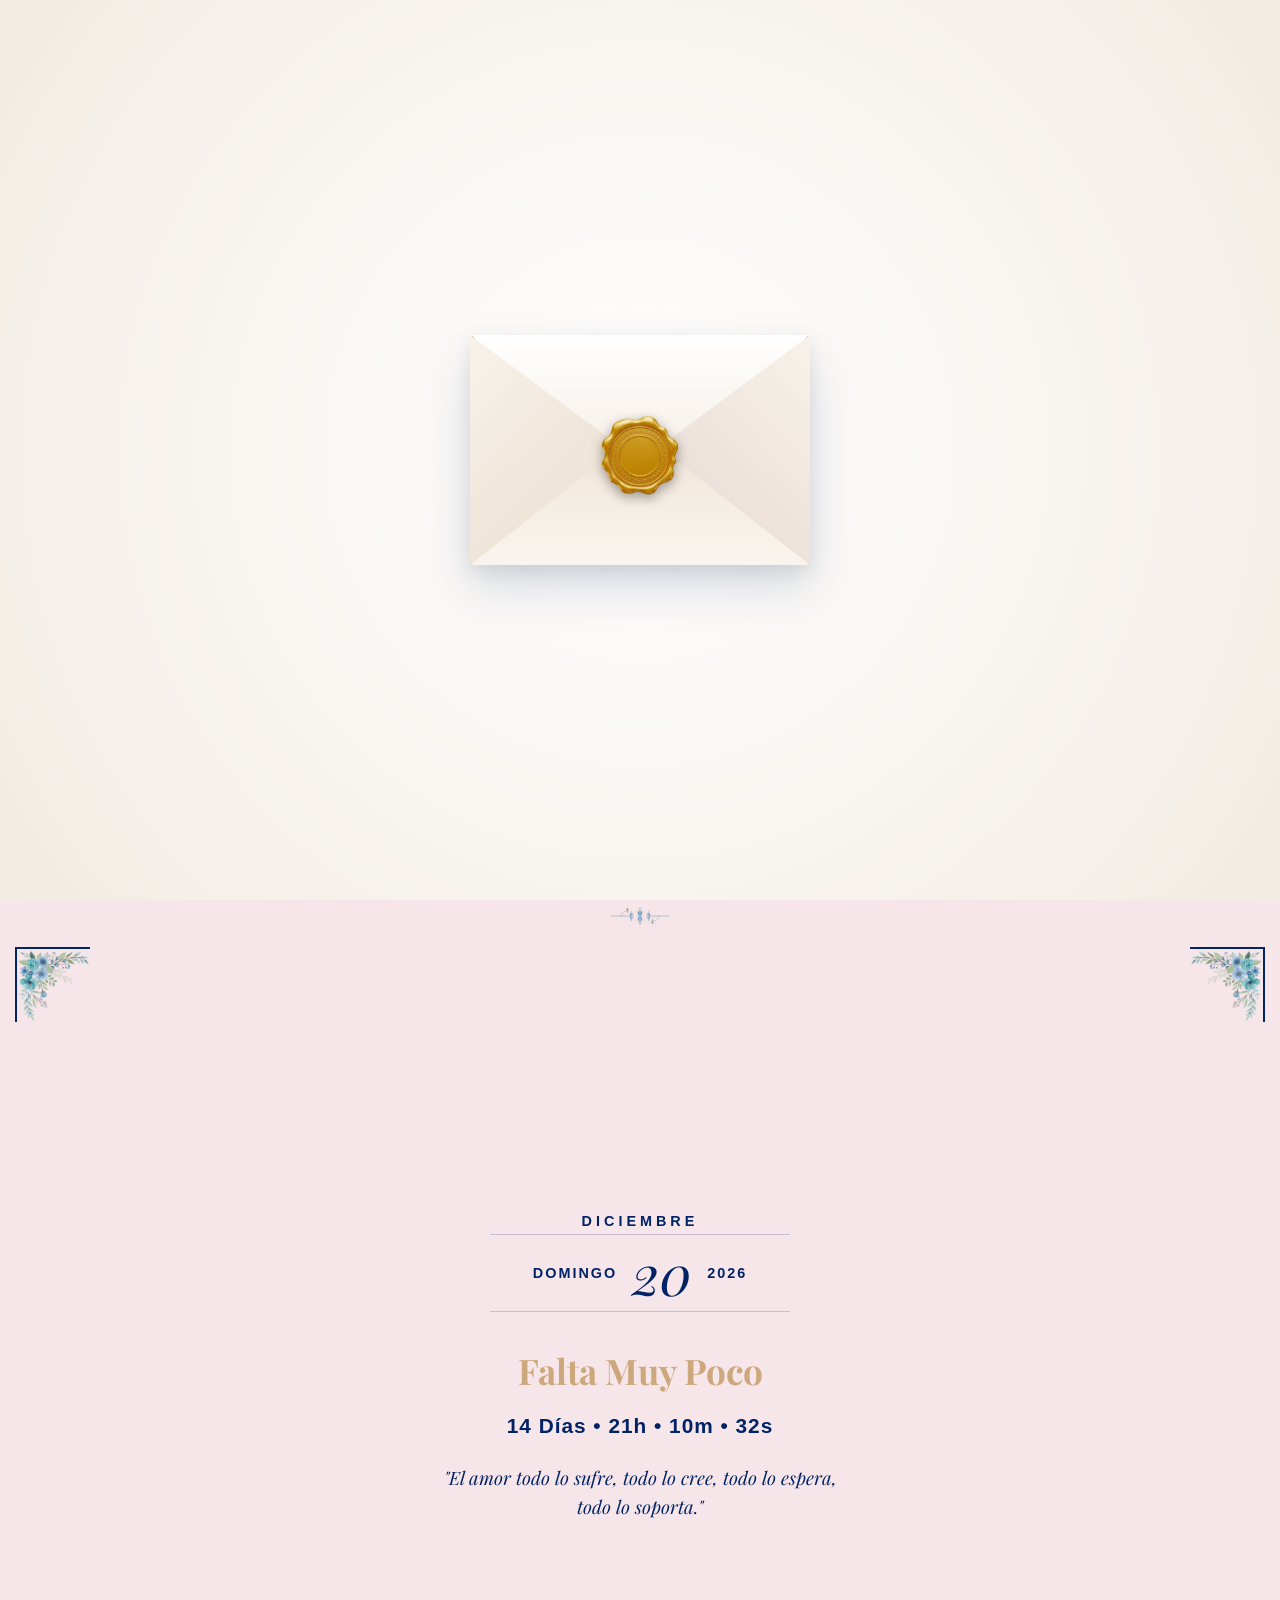
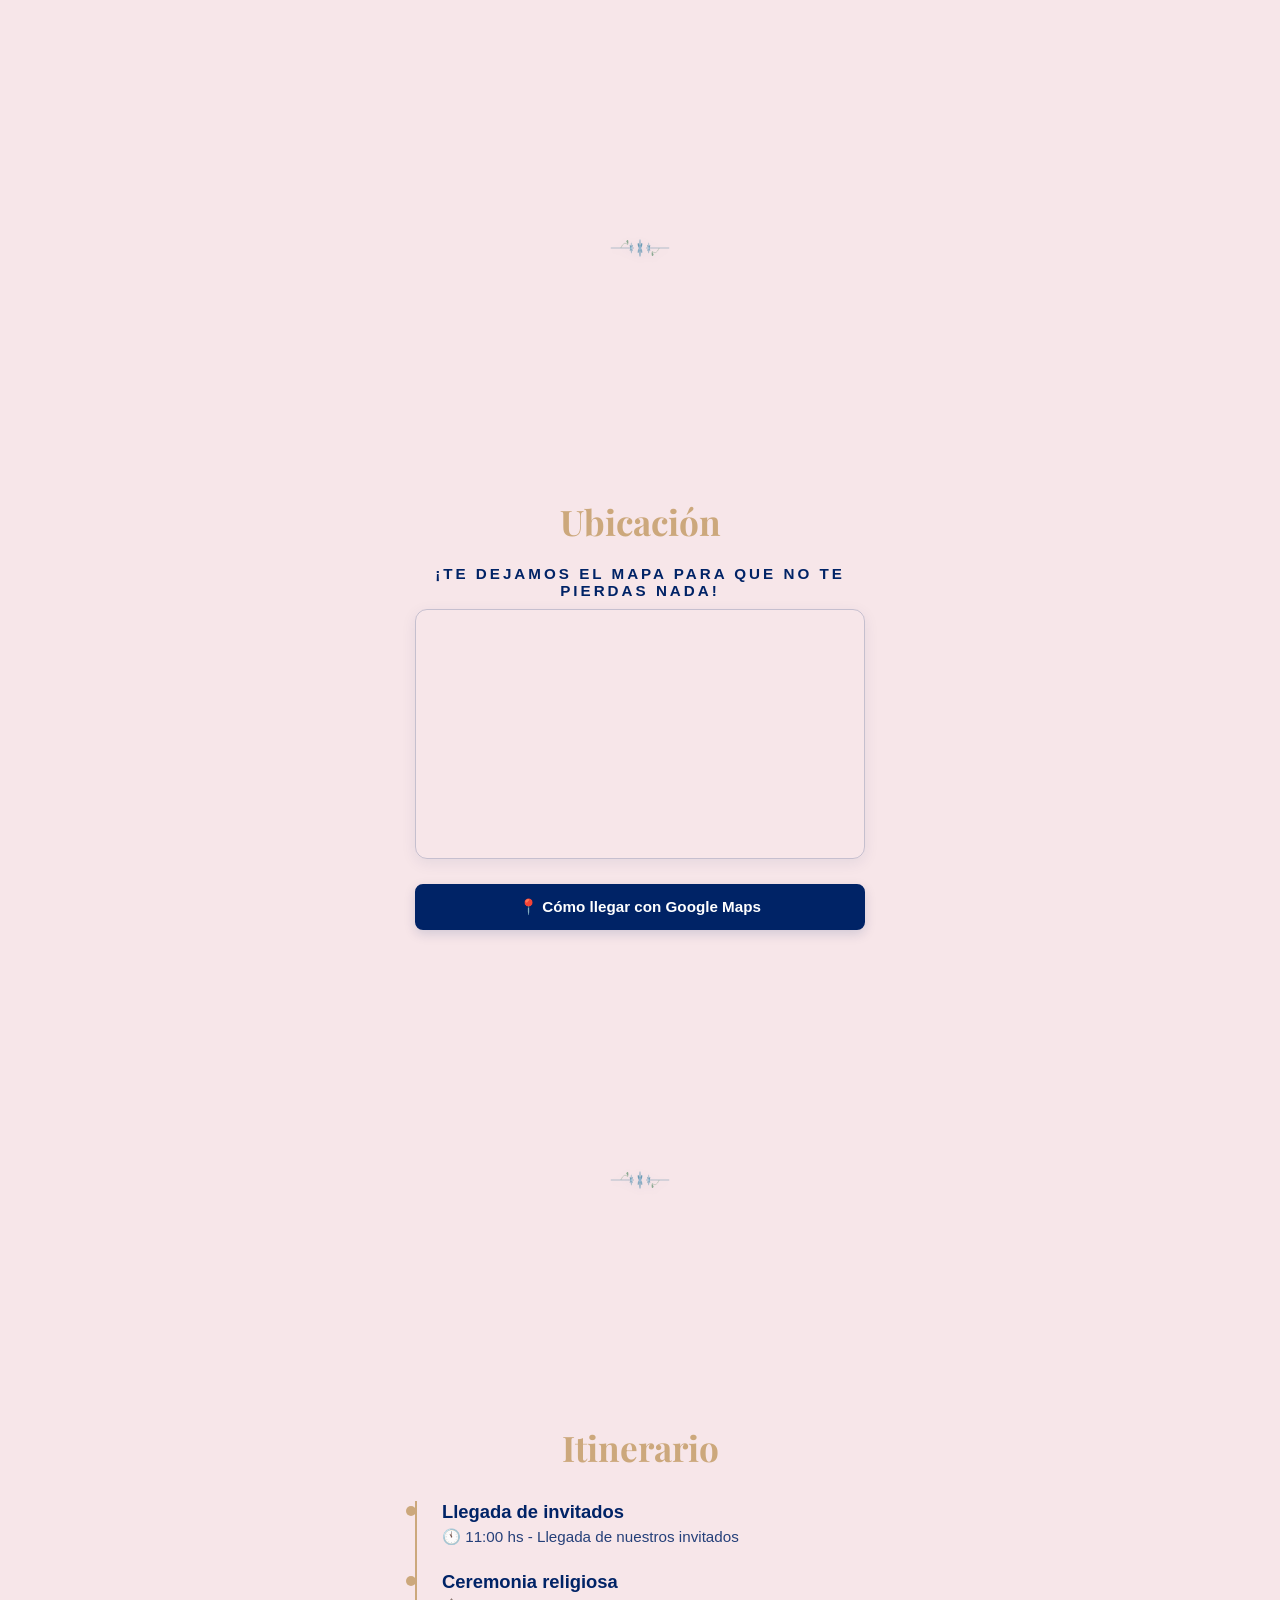
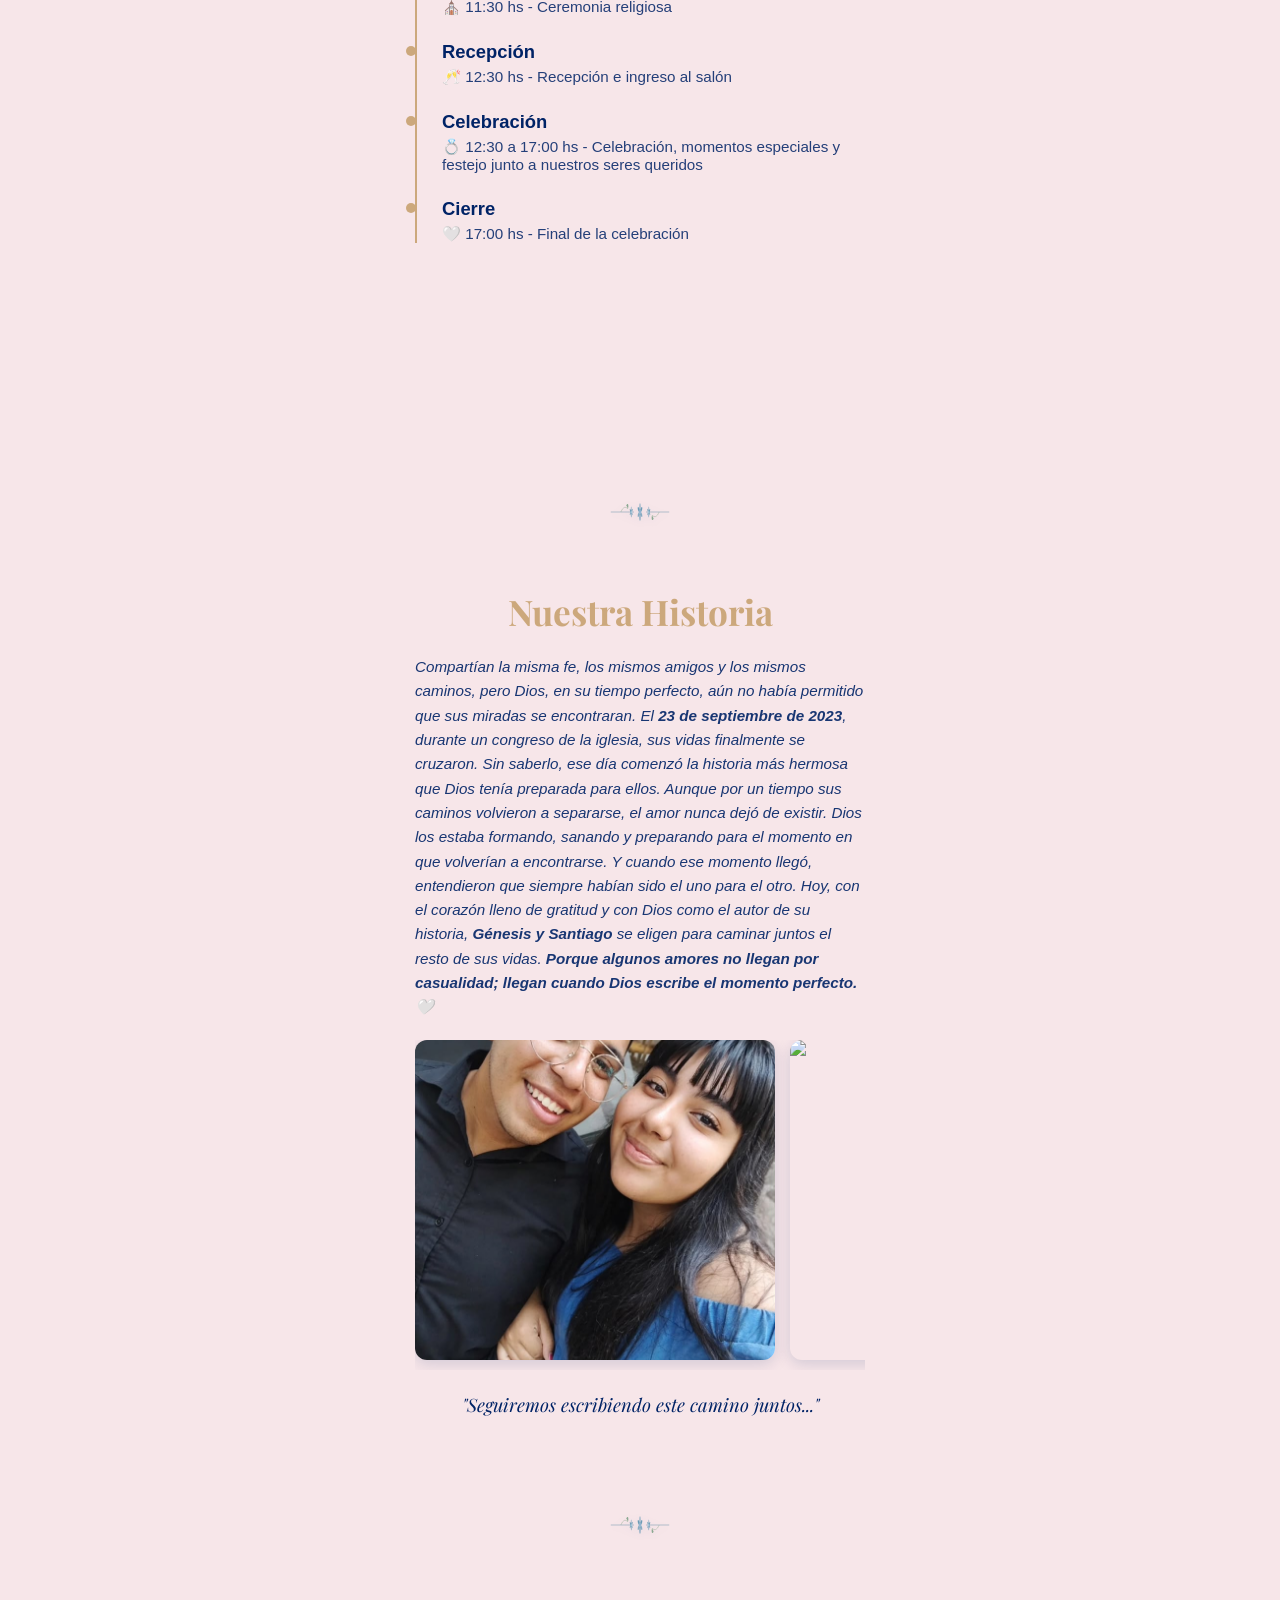
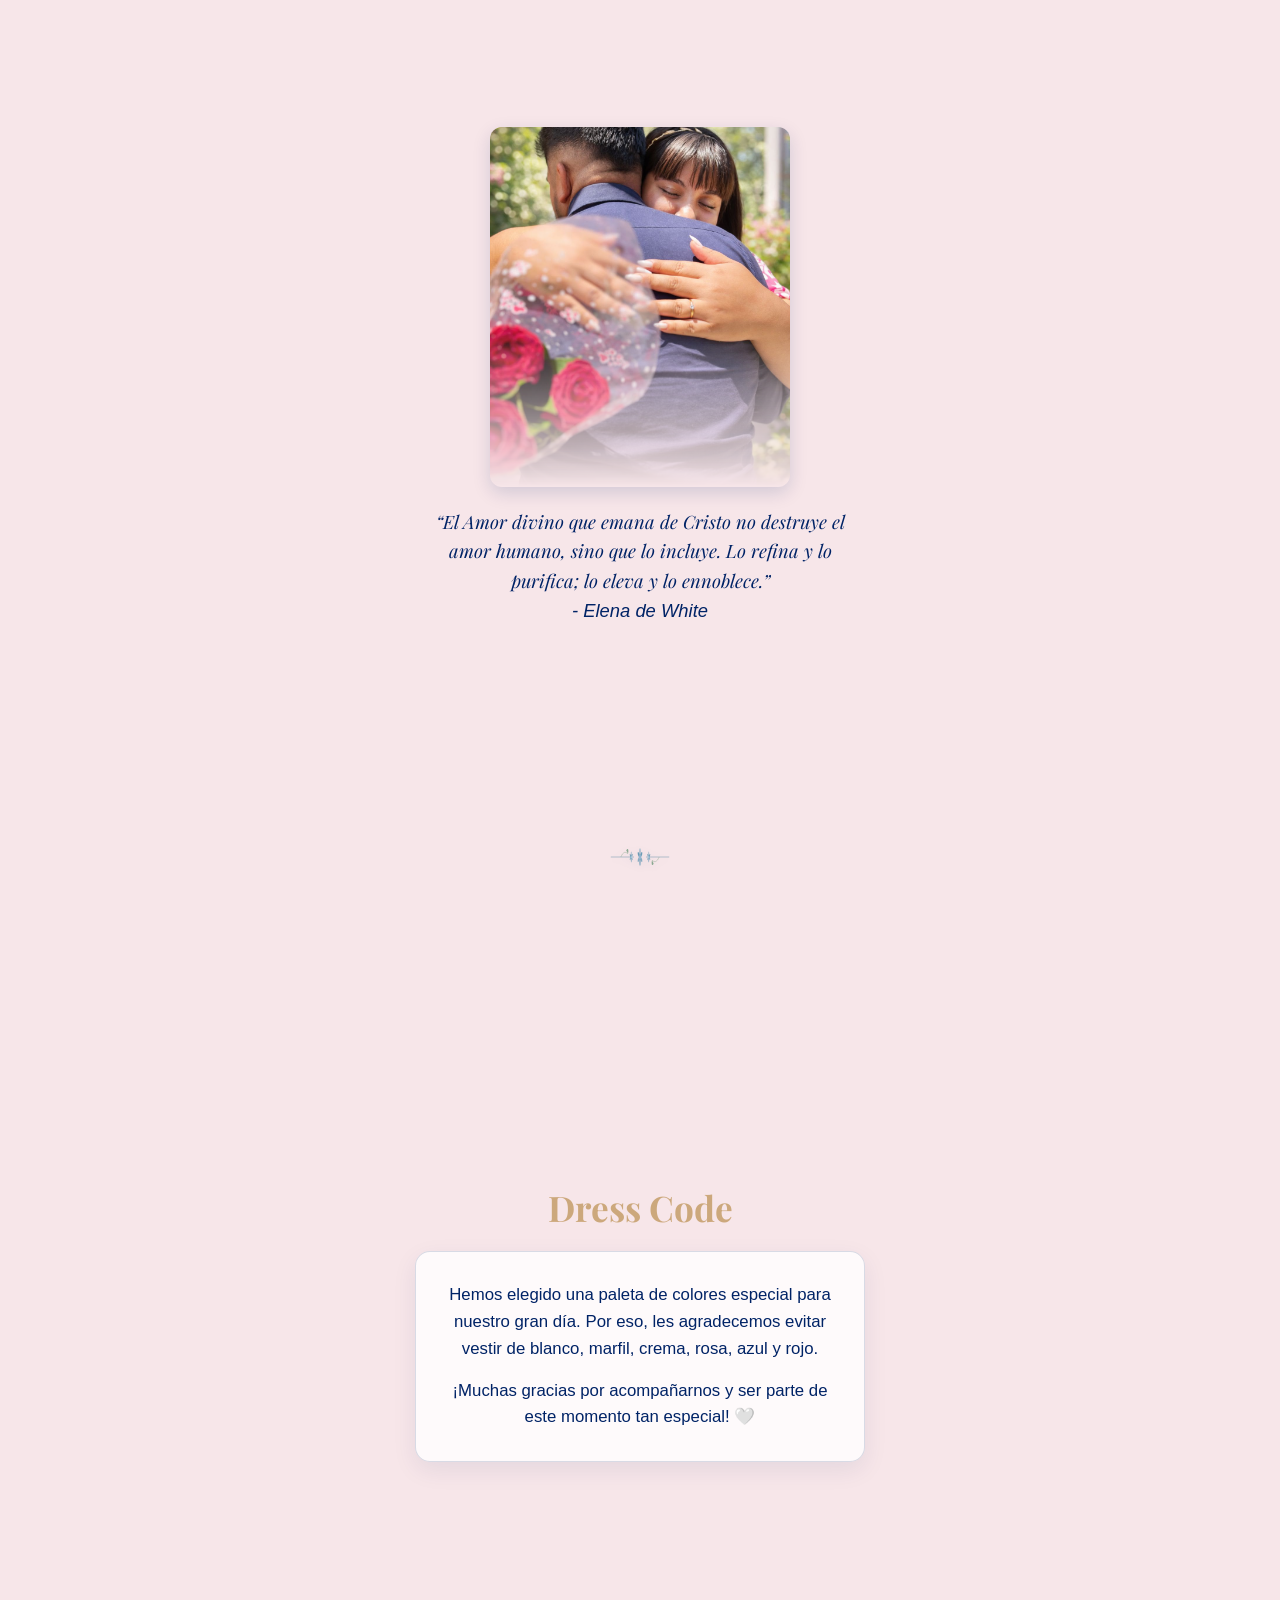
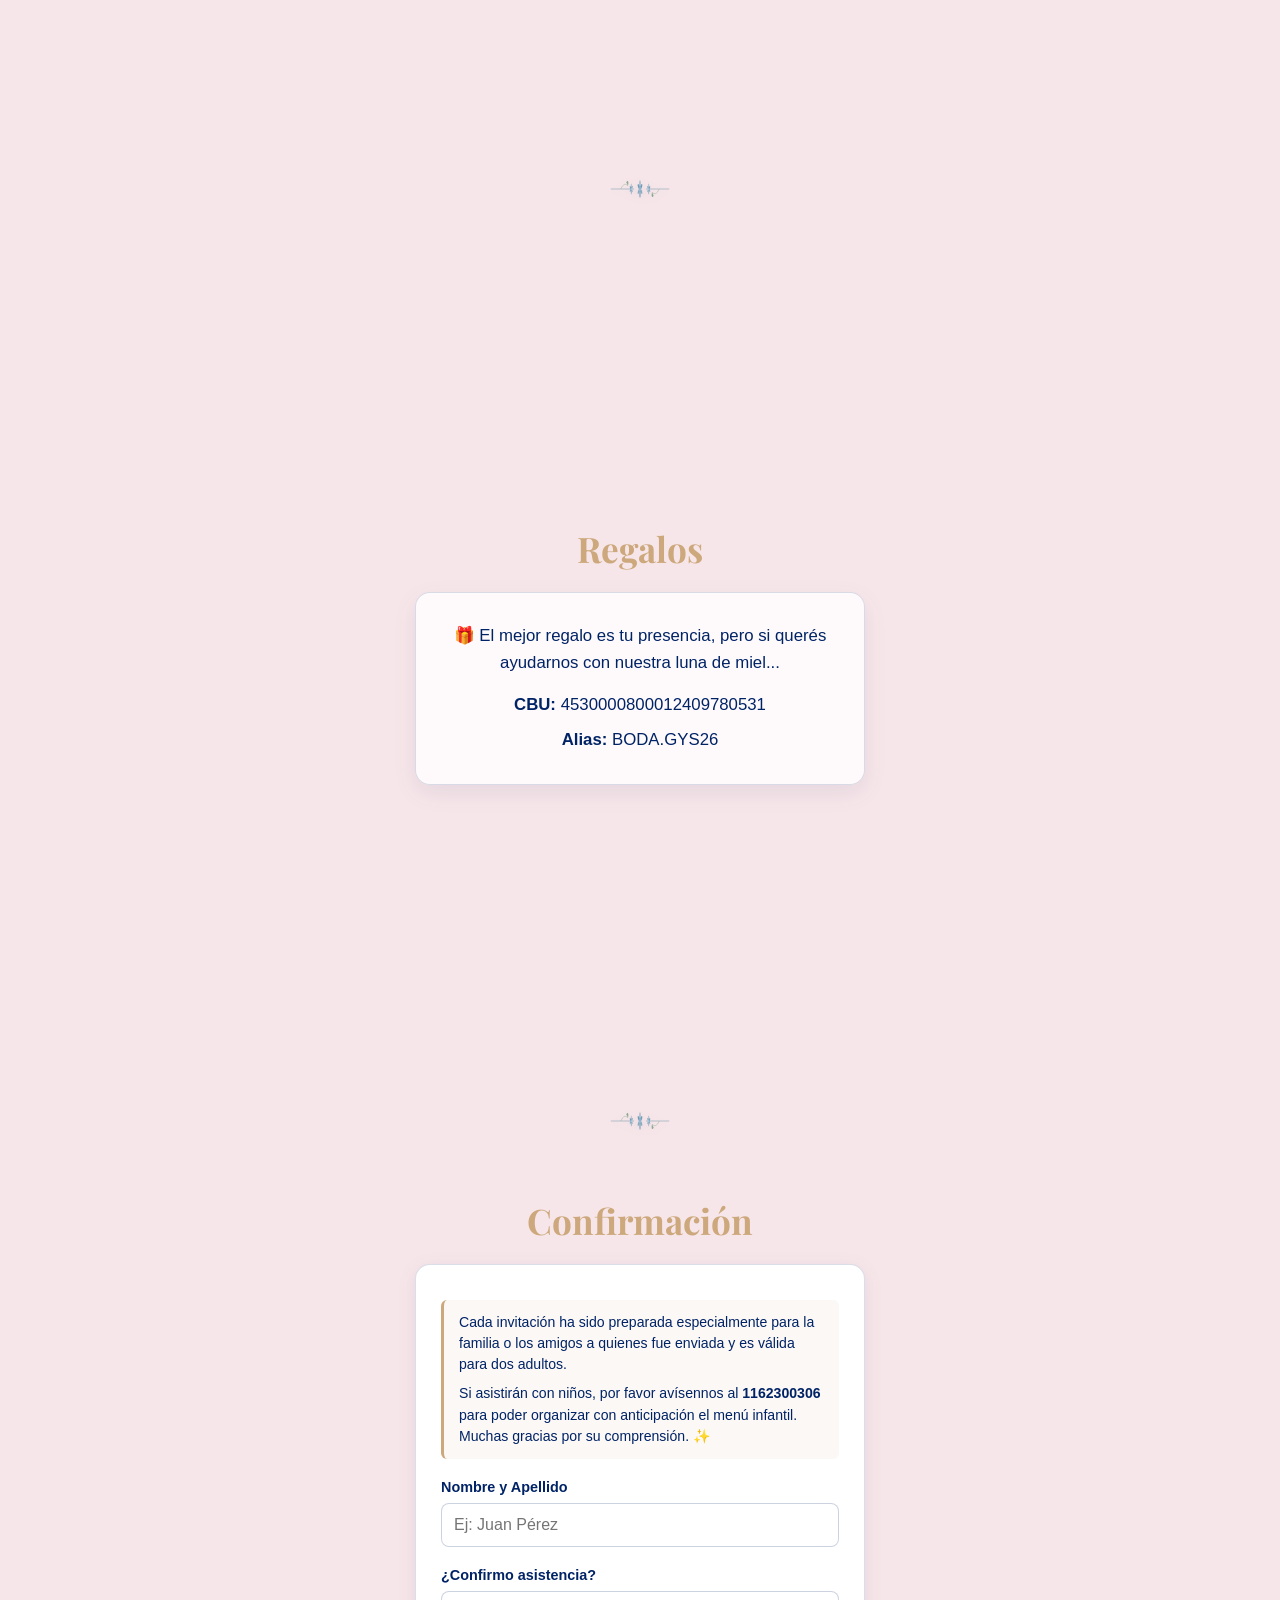
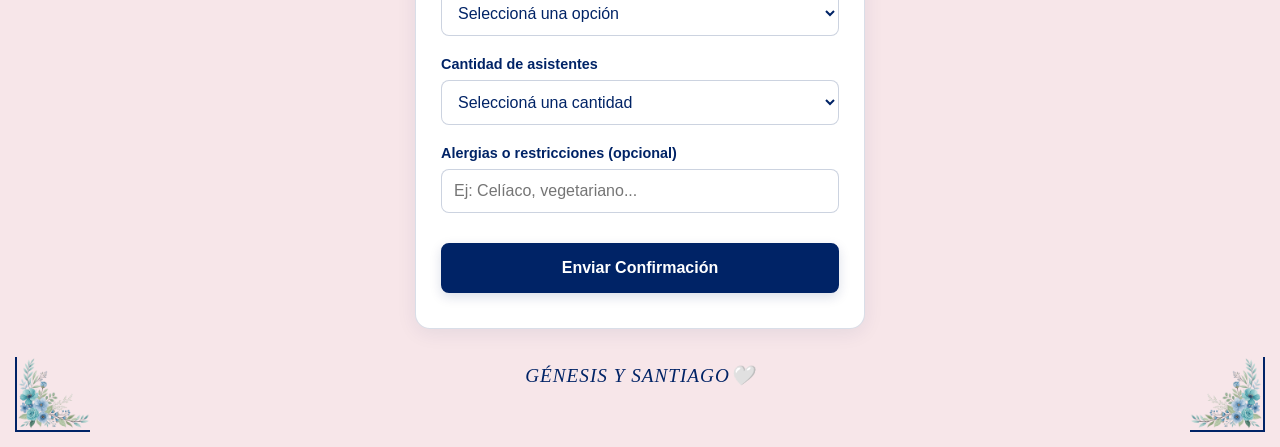
==== index.html @ fba2703d "Add files via upload" ====
<!DOCTYPE html>
    <html lang="es">
    <head>
        <meta charset="UTF-8">
        <meta name="viewport" content="width=device-width, initial-scale=1.0">
        <title>Invitación de Boda - Génesis & Santiago</title>
        <link rel="stylesheet" href="styles.css">
        <link href="https://fonts.googleapis.com/css2?family=Playfair+Display:ital,wght@0,400;0,600;1,400..700&family=Montserrat:wght@300;400;500;600&display=swap" rel="stylesheet">
    </head>
    <body>
        
        <!-- OVERLAY DE LA CARTA / SOBRE -->
        <div id="overlay-sobre" class="overlay-sobre">
            <div class="envelope-wrapper">
                <div class="envelope">
                    <div class="envelope-back"></div>

                    <!-- Pliegues del sobre -->
                    <div class="envelope-left"></div>
                    <div class="envelope-right"></div>
                    <div class="envelope-bottom"></div>

                    <!-- Solapa Superior con Borde Dorado en V -->
                    <div class="envelope-top">
                        <svg class="flap-gold-lines" viewBox="0 0 100 100" preserveAspectRatio="none">
                            <defs>
                                <linearGradient id="gold-foil" x1="0%" y1="0%" x2="100%" y2="100%">
                                    <stop offset="0%" stop-color="#9e7019"/>
                                    <stop offset="25%" stop-color="#fcf6ba"/>
                                    <stop offset="50%" stop-color="#b38728"/>
                                    <stop offset="75%" stop-color="#fbf5b7"/>
                                    <stop offset="100%" stop-color="#80570f"/>
                                </linearGradient>
                            </defs>
                            <polyline points="0,1 50,55 100,1" stroke="url(#gold-foil)" stroke-width="1.8" fill="none" stroke-linejoin="round"/>
                        </svg>
                    </div>

                    <!-- Sello de Cera Realista en Oro -->
                    <div class="envelope-seal">
                    <img src="assets/imagenes/sello.png" alt="Sello de cera dorado" class="sello-img">
                    </div>
                </div>
            </div>
        </div>

        <!-- AUDIO DE FONDO -->
        <audio id="musica-boda" loop>
            <source src="cancion.mp3.mp3" type="audio/mpeg">
            Tu navegador no soporta audio.
        </audio>

        <!-- SECCIÓN 1: PORTADA PRINCIPAL -->
        <section class="pantalla-seccion portada">
            <div class="contenido-bloque animar-scroll">
                <span class="subtitulo-seccion">Nuestra Boda</span>
                <h1 class="novios">Génesis & Santiago</h1>
                <p class="frase-boda">
                    Con la bendición de Dios y el amor que nos une, te invitamos a celebrar el comienzo de nuestro para siempre.
                </p>
            </div>
        </section>

        <!-- SEPARADOR FLORAL -->
        <div class="separador-seccion">
            <img src="assets/imagenes/separador.svg" alt="Separador floral" class="separador-svg-img">
        </div>

        <!-- SECCIÓN 2: CUENTA REGRESIVA & FECHA -->
        <section class="pantalla-seccion cuenta-regresiva-seccion">
            <span class="esquina tl"><img src="assets/imagenes/esquina.png.png" alt="Esquina" style="transform: scaleY(-1); width: 100%; height: 100%; object-fit: contain;"></span>
            <span class="esquina tr"><img src="assets/imagenes/esquina.png.png" alt="Esquina" style="transform: scale(-1, -1); width: 100%; height: 100%; object-fit: contain;"></span>
            
            <div class="contenido-bloque animar-scroll">
                <div class="fecha-boda-contenedor">
                    <div class="fecha-linea">DICIEMBRE</div>
                    <div class="fecha-bloque-central">
                        <span class="fecha-dia-nombre">Domingo</span>
                        <span class="fecha-numero">20</span>
                        <span class="fecha-anio">2026</span>
                    </div>
                </div>

                <h2>Falta Muy Poco</h2>
                <div id="contador">
                    
                </div>
                
                <p class="frase-boda">"El amor todo lo sufre, todo lo cree, todo lo espera, todo lo soporta."</p>
            </div>
        </section>

        <!-- SEPARADOR FLORAL -->
        <div class="separador-seccion">
            <img src="assets/imagenes/separador.svg" alt="Separador floral" class="separador-svg-img">
        </div>

        <!-- SECCIÓN 2.5: UBICACIÓN -->
        <section class="pantalla-seccion ubicacion-seccion">
            <div class="contenido-bloque animar-scroll">
                <h2>Ubicación</h2>
                <p class="subtitulo-seccion">¡Te dejamos el mapa para que no te pierdas nada!</p> 
                <div class="contenedor-mapa">
                    <iframe 
                        src="https://www.google.com/maps/embed?pb=!1m18!1m12!1m3!1d3275.467888806509!2d-58.4800366!3d-34.8193437!2m3!1f0!2f0!3f0!3m2!1i1024!2i768!4f13.1!3m3!1m2!1s0x95bcd153f31952e7%3A0xb36ef554a9d70233!2sClahe%20Eventos!5e0!3m2!1ses-419!2sar!4v1721345600000!5m2!1ses-419!2sar" 
                        width="100%" 
                        height="250" 
                        style="border:0;" 
                        allowfullscreen="" 
                        loading="lazy" 
                        referrerpolicy="no-referrer-when-downgrade">
                    </iframe>
                </div>    
                <a href="https://www.google.com/maps/search/?api=1&query=Clahe+Eventos" target="_blank" class="btn-como-llegar">
                📍 Cómo llegar con Google Maps
                </a>
            </div>
        </section>

        <!-- SEPARADOR FLORAL -->
        <div class="separador-seccion">
            <img src="assets/imagenes/separador.svg" alt="Separador floral" class="separador-svg-img">
        </div>

        <!-- SECCIÓN 3: ITINERARIO -->
        <section class="pantalla-seccion itinerario-seccion">
            <div class="contenido-bloque">
                <h2 class="animar-scroll">Itinerario</h2>
                <div class="linea-tiempo">
                    <div class="momento animar-scroll">
                        <h3>Llegada de invitados</h3>
                        <p>🕚 11:00 hs - Llegada de nuestros invitados</p>
                    </div>
                    <div class="momento animar-scroll">
                        <h3>Ceremonia religiosa</h3>
                        <p>⛪ 11:30 hs - Ceremonia religiosa</p>
                    </div>
                    <div class="momento animar-scroll">
                        <h3>Recepción</h3>
                        <p>🥂 12:30 hs - Recepción e ingreso al salón</p>
                    </div>
                    <div class="momento animar-scroll">
                        <h3>Celebración</h3>
                        <p>💍 12:30 a 17:00 hs - Celebración, momentos especiales y festejo junto a nuestros seres queridos</p>
                    </div>
                    <div class="momento animar-scroll">
                        <h3>Cierre</h3>
                        <p>🤍 17:00 hs - Final de la celebración</p>
                    </div>
                </div>
            </div>
        </section>

        <!-- SEPARADOR FLORAL -->
        <div class="separador-seccion">
            <img src="assets/imagenes/separador.svg" alt="Separador floral" class="separador-svg-img">
        </div>

        <!-- SECCIÓN 4: NUESTRA HISTORIA & CARRUSEL -->
        <section class="pantalla-seccion historia-seccion">
            <div class="contenido-bloque">
                <h2 class="animar-scroll">Nuestra Historia</h2>
                
                <div class="bloque-historia-texto animar-lateral">
                    <p class="texto-historia">
                        Compartían la misma fe, los mismos amigos y los mismos caminos, pero Dios, en su tiempo perfecto, aún no había permitido que sus miradas se encontraran. El <strong>23 de septiembre de 2023</strong>, durante un congreso de la iglesia, sus vidas finalmente se cruzaron. Sin saberlo, ese día comenzó la historia más hermosa que Dios tenía preparada para ellos. Aunque por un tiempo sus caminos volvieron a separarse, el amor nunca dejó de existir. Dios los estaba formando, sanando y preparando para el momento en que volverían a encontrarse. Y cuando ese momento llegó, entendieron que siempre habían sido el uno para el otro. Hoy, con el corazón lleno de gratitud y con Dios como el autor de su historia, <strong>Génesis y Santiago</strong> se eligen para caminar juntos el resto de sus vidas. <strong>Porque algunos amores no llegan por casualidad; llegan cuando Dios escribe el momento perfecto.</strong> 🤍
                    </p>
                </div>
                
                <!-- CARRUSEL DESLIZABLE -->
                <div class="carrusel-contenedor animar-scroll">
                    <div class="carrusel-track">
                        <div class="carrusel-slide">
                            <img src="assets/imagenes/Foto2.jpeg" alt="Foto de Nuestra Historia 1">
                        </div>
                        <div class="carrusel-slide">
                            <img src="assets/imagenes/foto3.jpeg" alt="Foto de Nuestra Historia 2">
                        </div>
                        <div class="carrusel-slide">
                            <img src="assets/imagenes/Foto5.jpeg" alt="Foto de Nuestra Historia 3">
                        </div>
                        <div class="carrusel-slide">
                            <img src="assets/imagenes/Foto7.jpeg" alt="Foto de Nuestra Historia 4">
                        </div>
                        <div class="carrusel-slide">
                            <img src="assets/imagenes/Foto8.jpeg" alt="Foto de Nuestra Historia 5">
                        </div>
                    </div>
                </div>
                
                <p class="frase-boda animar-scroll">"Seguiremos escribiendo este camino juntos..."</p>
            </div>
        </section>

        <!-- SEPARADOR FLORAL -->
        <div class="separador-seccion">
            <img src="assets/imagenes/separador.svg" alt="Separador floral" class="separador-svg-img">
        </div>

        <!-- SECCIÓN 5: VERSÍCULO -->
    <section class="pantalla-seccion versiculo-seccion">
        <div class="contenido-bloque">
            <div class="foto-versiculo-contenedor animar-scroll">
                <img src="assets/imagenes/Foto4.jpeg" alt="Foto Versículo" class="foto-versiculo-fade">
            </div>
            <p class="frase-boda versiculo-texto animar-scroll">
                “El Amor divino que emana de Cristo no destruye el amor humano, sino que lo incluye. Lo refina y lo purifica; lo eleva y lo ennoblece.” <br><span>- Elena de White</span>
            </p>
        </div>
    </section>

        <!-- SEPARADOR FLORAL -->
        <div class="separador-seccion">
            <img src="assets/imagenes/separador.svg" alt="Separador floral" class="separador-svg-img">
        </div>

        <!-- SECCIÓN 6: DRESS CODE -->
        <section class="pantalla-seccion dress-code-seccion">
            <div class="contenido-bloque animar-scroll">
                <h2>Dress Code</h2>
                <div class="tarjeta-interior">
                    <p>Hemos elegido una paleta de colores especial para nuestro gran día. Por eso, les agradecemos evitar vestir de blanco, marfil, crema, rosa, azul y rojo. </p>
                    <p style="margin-top: 15px;">¡Muchas gracias por acompañarnos y ser parte de este momento tan especial! 🤍</p>
                </div>
            </div>
        </section>

        <!-- SEPARADOR FLORAL -->
        <div class="separador-seccion">
            <img src="assets/imagenes/separador.svg" alt="Separador floral" class="separador-svg-img">
        </div>

        <!-- SECCIÓN 6.5: REGALOS -->
    <section class="pantalla-seccion regalos-seccion">
            <div class="contenido-bloque animar-scroll">
                <h2>Regalos</h2>
                <div class="tarjeta-interior">
                    <p>🎁 El mejor regalo es tu presencia, pero si querés ayudarnos con nuestra luna de miel...</p>
                    <p style="margin-top: 15px;"><strong>CBU:</strong> 4530000800012409780531</p>
                    <p style="margin-top: 8px;"><strong>Alias:</strong> BODA.GYS26</p>
                </div>
            </div>
        </section>

        <!-- SEPARADOR FLORAL -->
        <div class="separador-seccion">
            <img src="assets/imagenes/separador.svg" alt="Separador floral" class="separador-svg-img">
        </div>

  <!-- SECCIÓN 7: CONFIRMACIÓN & CIERRE FINAL -->
    <section class="pantalla-seccion" id="confirmacion">
    
        <div class="esquina bl"><img src="assets/imagenes/esquina.png.png" alt="Esquina" style="transform: none; width: 100%; height: 100%; object-fit: contain;"></div>
        <div class="esquina br"><img src="assets/imagenes/esquina.png.png" alt="Esquina" style="transform: scaleX(-1); width: 100%; height: 100%; object-fit: contain;"></div>

        <div class="contenido-bloque animar-scroll">
            <h2>Confirmación</h2>
            
            <div class="formulario-caja">
                
                <!-- Aviso del menú infantil y número -->
                <div class="nota-invitacion">
                    <p>Cada invitación ha sido preparada especialmente para la familia o los amigos a quienes fue enviada y es válida para dos adultos.</p>
                    <p>Si asistirán con niños, por favor avísennos al <strong>1162300306</strong> para poder organizar con anticipación el menú infantil. Muchas gracias por su comprensión. ✨</p>
                </div>

                <!-- Formulario de asistencia -->
                <form id="form-asistencia">
                    <div class="campo">
                        <label for="nombre">Nombre y Apellido</label>
                        <input type="text" id="nombre" name="nombre" placeholder="Ej: Juan Pérez" required>
                    </div>

                    <div class="campo">
                        <label for="asistencia">¿Confirmo asistencia?</label>
                        <select id="asistencia" name="asistencia" required>
                            <option value="" disabled selected>Seleccioná una opción</option>
                            <option value="si">¡Sí asisto!</option>
                            <option value="no">No puedo asistir</option>
                        </select>
                    </div>

                    <!-- Nuevo campo de cantidad (de 1 a 5) -->
                    <div class="campo">
                        <label for="cantidad">Cantidad de asistentes</label>
                        <select id="cantidad" name="cantidad" required>
                            <option value="" disabled selected>Seleccioná una cantidad</option>
                            <option value="1">1 persona</option>
                            <option value="2">2 personas</option>
                            <option value="3">3 personas</option>
                            <option value="4">4 personas</option>
                            <option value="5">5 personas</option>
                        </select>
                    </div>

                    <div class="campo">
                        <label for="comentarios">Alergias o restricciones (opcional)</label>
                        <input type="text" id="comentarios" name="comentarios" placeholder="Ej: Celíaco, vegetariano...">
                    </div>

                    <button type="submit" class="btn-enviar">Enviar Confirmación</button>
                </form>
                
            </div>

            <!-- Cierre final debajo del formulario/botón -->
            <div class="cierre-final">
                GÉNESIS Y SANTIAGO🤍
            </div>
        </div>
    </section>

        <script src="script.js"></script>
    </body>
    </html>
---- styles.css ----
@import url('https://fonts.googleapis.com/css2?family=Playfair+Display:ital,wght@1,400..700&display=swap');

/* ==========================================
   1. VARIABLES Y RESET GENERAL
   ========================================== */
:root {
    --azul-francia: #002366;
    --azul-francia-oscuro: #001744;
    --rosa-suave: #f7e6e9;
    --rosa-dorado-suave: #f3d3d7;
    --rosa-dorado-oscuro: #8c4752;
    --dorado-pastel: #cca87c;
    --fondo-blanco: #ffffff;
    --texto-oscuro: #002366;
}

* {
    margin: 0;
    padding: 0;
    box-sizing: border-box;
    font-family: 'Segoe UI', Tahoma, Geneva, Verdana, sans-serif;
}

body {
    background-color: var(--rosa-suave);
    color: var(--azul-francia);
    overflow-x: hidden;
}

body.bloqueo-scroll {
    overflow: hidden;
}

/* ==========================================
   2. OVERLAY SOBRE Y EFECTO ZOOM (INTRO)
   ========================================== */
.overlay-sobre {
    position: fixed;
    top: 0;
    left: 0;
    width: 100vw;
    height: 100vh;
    background: radial-gradient(circle at center, #ffffff 0%, #f2ebe3 100%);
    z-index: 99999;
    display: flex;
    justify-content: center;
    align-items: center;
    transition: opacity 1.2s ease, visibility 1.2s ease;
    cursor: pointer;
}

.envelope-wrapper {
    perspective: 1200px;
    transition: transform 1.2s cubic-bezier(0.4, 0, 0.2, 1), opacity 1s ease 0.2s;
}

.envelope {
    position: relative;
    width: 340px;
    height: 230px;
    background-color: #d2c3b1;
    border-radius: 4px;
    overflow: visible; 
    box-shadow: 
        0 22px 50px rgba(0, 35, 102, 0.15),
        0 8px 18px rgba(0, 0, 0, 0.08);
}

.envelope-back {
    position: absolute;
    width: 100%;
    height: 100%;
    background: linear-gradient(180deg, #c2b29f 0%, #ded0bf 100%);
    border-radius: 4px;
}

.envelope-left {
    position: absolute;
    top: 0;
    left: 0;
    width: 100%;
    height: 100%;
    background: linear-gradient(135deg, #f7f2ea 0%, #e3d3c1 100%);
    clip-path: polygon(0 0, 51% 50%, 0 100%);
    filter: drop-shadow(2px 0 4px rgba(110, 85, 60, 0.15));
    z-index: 3;
}

.envelope-right {
    position: absolute;
    top: 0;
    left: 0;
    width: 100%;
    height: 100%;
    background: linear-gradient(-135deg, #f7f2ea 0%, #decbc7 100%);
    clip-path: polygon(100% 0, 100% 100%, 49% 50%);
    filter: drop-shadow(-2px 0 4px rgba(110, 85, 60, 0.15));
    z-index: 3;
}

.envelope-bottom {
    position: absolute;
    top: 0;
    left: 0;
    width: 100%;
    height: 100%;
    background: linear-gradient(0deg, #f9f5ee 0%, #e8d7c5 100%);
    clip-path: polygon(0 100%, 100% 100%, 50% 42%);
    border-radius: 0 0 4px 4px;
    filter: drop-shadow(0 -4px 8px rgba(110, 85, 60, 0.18));
    z-index: 4;
}

.envelope-top {
    position: absolute;
    top: 0;
    left: 0;
    width: 100%;
    height: 100%;
    background: linear-gradient(180deg, #ffffff 0%, #ede0d0 100%);
    clip-path: polygon(0 0, 100% 0, 50% 55%);
    transform-origin: top center;
    transition: transform 1.5s cubic-bezier(0.4, 0, 0.2, 1), z-index 1.5s;
    filter: drop-shadow(0 6px 10px rgba(90, 65, 40, 0.25));
    z-index: 5;
}

.envelope-seal {
    position: absolute;
    top: 52%;
    left: 50%;
    transform: translate(-50%, -50%);
    width: 85px; 
    z-index: 10;
    cursor: pointer;
    transition: opacity 0.5s ease, transform 0.5s ease;
}

.sello-img {
    width: 100%;
    height: auto;
    display: block;
    filter: drop-shadow(0px 4px 6px rgba(0, 0, 0, 0.35));
}

.overlay-sobre.abrir .envelope-top {
    transform: rotateX(180deg);
    z-index: 1;
}

.overlay-sobre.abrir .envelope-seal {
    opacity: 0;
    transform: translate(-50%, -50%) scale(0.8);
}

.overlay-sobre.abrir .envelope-wrapper {
    transform: scale(5);
    opacity: 0;
}

.overlay-sobre.ocultar {
    opacity: 0;
    visibility: hidden;
    pointer-events: none;
}

/* ==========================================
   3. ESTRUCTURA GLOBAL: FONDO ROSA Y MARCO AZUL
   ========================================== */
.pantalla-seccion {
    position: relative;
    min-height: 100vh;
    width: 100%;
    display: flex;
    justify-content: center;
    align-items: center;
    padding: 60px 20px;
    background-color: var(--rosa-suave);
    color: var(--azul-francia);
}

.pantalla-seccion h1,
.pantalla-seccion .subtitulo-seccion,
.pantalla-seccion .frase-boda {
    color: var(--azul-francia);
}

.pantalla-seccion h2 {
    font-family: 'Playfair Display', Georgia, serif;
    font-size: 2.2rem;
    margin-bottom: 20px;
    color: var(--dorado-pastel);
}

/* Las 4 esquinas con flores más grandes */
.esquina {
    position: absolute;
    width: 75px;
    height: 75px;
    border-style: solid;
    border-color: var(--azul-francia);
    pointer-events: none;
    z-index: 2;
    background-size: contain;
    background-repeat: no-repeat;
}

.esquina.tl { top: 15px; left: 15px; border-width: 2px 0 0 2px; }
.esquina.tr { top: 15px; right: 15px; border-width: 2px 2px 0 0; }
.esquina.bl { bottom: 15px; left: 15px; border-width: 0 0 2px 2px; }
.esquina.br { bottom: 15px; right: 15px; border-width: 0 2px 2px 0; }

.contenido-bloque, .contenedor-bloque {
    max-width: 450px;
    width: 100%;
    text-align: center;
    z-index: 3;
}

.frase-boda {
    font-family: 'Playfair Display', Georgia, serif;
    font-size: 1.15rem;
    font-style: italic;
    line-height: 1.6;
    margin-bottom: 30px;
    padding: 0 10px;
}

.animar-scroll {
    opacity: 0;
    transform: translateY(50px);
    transition: opacity 1.6s cubic-bezier(0.22, 1, 0.36, 1), transform 1.6s cubic-bezier(0.22, 1, 0.36, 1);
}

.animar-scroll.visible {
    opacity: 1;
    transform: translateY(0);
}

.animar-lateral {
    opacity: 0;
    transform: translateX(-70px);
    transition: opacity 2s cubic-bezier(0.22, 1, 0.36, 1), transform 2s cubic-bezier(0.22, 1, 0.36, 1);
}

.animar-lateral.visible {
    opacity: 1;
    transform: translateX(0);
}

/* ==========================================
   4. SECCIÓN 1: PORTADA PRINCIPAL (ESTILO ORIGINAL)
   ========================================== */
.portada {
    background-image: 
        linear-gradient(rgba(0, 0, 0, 0.35), rgba(0, 0, 0, 0.35)), 
        url('assets/imagenes/foto1.jpeg'); 
    background-size: cover;
    background-position: center;
    background-repeat: no-repeat;
    background-attachment: fixed;
}

.portada .esquina {
    display: none;
}

.portada h1,
.portada .subtitulo-seccion,
.portada .frase-boda {
    color: #ffffff;
}

.novios {
    font-family: 'Playfair Display', Georgia, serif;
    font-size: 2.8rem;
    margin-bottom: 15px;
    color: #ffffff;
}

.subtitulo-seccion {
    display: block;
    font-size: 0.95rem;
    letter-spacing: 3px;
    margin-bottom: 10px;
    text-transform: uppercase;
    font-weight: 600;
}

/* ==========================================
   5. SECCIÓN 2: CUENTA REGRESIVA
   ========================================== */
.fecha-boda-contenedor {
    margin-bottom: 35px;
}

.fecha-linea {
    font-size: 0.9rem;
    letter-spacing: 4px;
    color: var(--azul-francia);
    margin-bottom: 5px;
    font-weight: 600;
}

.fecha-bloque-central {
    display: flex;
    align-items: center;
    justify-content: center;
    gap: 15px;
    border-top: 1px solid rgba(0, 35, 102, 0.2);
    border-bottom: 1px solid rgba(0, 35, 102, 0.2);
    padding: 10px 0;
    max-width: 300px;
    margin: 0 auto;
}

.fecha-dia-nombre, .fecha-anio {
    font-size: 0.9rem;
    letter-spacing: 2px;
    text-transform: uppercase;
    font-weight: 600;
    color: var(--azul-francia);
}

.fecha-numero {
    font-family: 'Playfair Display', Georgia, serif;
    font-size: 3.5rem;
    font-style: italic;
    line-height: 1;
    color: var(--azul-francia);
}

#contador {
    font-size: 1.3rem;
    margin-bottom: 25px;
    font-weight: 600;
    color: var(--azul-francia);
    letter-spacing: 1px;
}

/* ==========================================
   6. SECCIÓN 2.5: UBICACIÓN
   ========================================== */
.contenedor-mapa {
    width: 100%;
    height: 250px;
    border-radius: 12px;
    overflow: hidden; 
    box-shadow: 0 4px 15px rgba(0, 35, 102, 0.08);
    margin-bottom: 25px;
    border: 1px solid rgba(0, 35, 102, 0.2);
}

.contenedor-mapa iframe {
    display: block; 
    width: 100%;
    height: 100%;
}

.btn-como-llegar {
    display: inline-block;
    width: 100%;
    padding: 12px 20px;
    background-color: var(--azul-francia);
    color: #ffffff;
    text-decoration: none; 
    font-weight: 600;
    font-size: 0.95rem;
    border: 2px solid var(--azul-francia);
    border-radius: 8px;
    transition: all 0.3s ease;
    box-shadow: 0 4px 12px rgba(0, 35, 102, 0.15);
}

.btn-como-llegar:hover {
    background-color: var(--dorado-pastel);
    border-color: var(--dorado-pastel);
}

/* ==========================================
   7. SECCIÓN 3: ITINERARIO
   ========================================== */
.linea-tiempo {
    margin-top: 30px;
    text-align: left;
    padding-left: 10px;
    border-left: 2px solid var(--dorado-pastel);
}

.momento {
    margin-bottom: 25px;
    padding-left: 15px;
    position: relative;
}

.momento::before {
    content: '';
    position: absolute;
    left: -21px;
    top: 5px;
    width: 10px;
    height: 10px;
    background-color: var(--dorado-pastel);
    border-radius: 50%;
}

.momento h3 {
    font-size: 1.15rem;
    margin-bottom: 5px;
    color: var(--azul-francia);
}

.momento p {
    font-size: 0.95rem;
    color: var(--azul-francia);
    opacity: 0.85;
}

/* ==========================================
   8. SECCIÓN 4: NUESTRA HISTORIA & CARRUSEL
   ========================================== */
.texto-historia {
    font-style: italic;
    font-size: 0.95rem;
    line-height: 1.6;
    text-align: left;
    margin-bottom: 20px;
    color: var(--azul-francia);
    opacity: 0.9;
}

.carrusel-contenedor {
    width: 100%;
    margin: 20px 0;
}

.carrusel-track {
    display: flex;
    overflow-x: auto;
    scroll-snap-type: x mandatory;
    scroll-behavior: smooth;
    gap: 15px;
    padding-bottom: 10px;
    -webkit-overflow-scrolling: touch;
    -ms-overflow-style: none;
    scrollbar-width: none;
}

.carrusel-track::-webkit-scrollbar {
    display: none;
}

.carrusel-slide {
    flex: 0 0 80%;
    scroll-snap-align: center;
    border-radius: 12px;
    overflow: hidden;
    box-shadow: 0 4px 15px rgba(0, 35, 102, 0.15);
}

.carrusel-slide img {
    width: 100%;
    height: 320px;
    object-fit: cover;
    display: block;
}

.indicador-carrusel {
    font-size: 0.8rem;
    color: var(--azul-francia);
    margin-top: 10px;
    font-weight: 600;
}

/* ==========================================
   9. SECCIÓN 5: VERSÍCULO
   ========================================== */
.foto-versiculo-contenedor {
    width: 100%;
    max-width: 300px;
    height: 360px;
    margin: 0 auto 20px auto;
    border-radius: 12px;
    overflow: hidden;
    box-shadow: 0 6px 18px rgba(0, 35, 102, 0.15);
}

.foto-versiculo-fade {
    width: 100%;
    height: 100%;
    object-fit: cover;
    mask-image: linear-gradient(to bottom, rgba(0,0,0,1) 55%, rgba(0,0,0,0) 100%);
    -webkit-mask-image: linear-gradient(to bottom, rgba(0,0,0,1) 55%, rgba(0,0,0,0) 100%);
}

.versiculo-texto {
    margin-top: 10px;
}

/* ==========================================
   10. TARJETAS INTERIORES
   ========================================== */
.tarjeta-interior {
    background: rgba(255, 255, 255, 0.8);
    padding: 30px 25px;
    border-radius: 15px;
    box-shadow: 0 8px 25px rgba(0, 35, 102, 0.08);
    border: 1px solid rgba(0, 35, 102, 0.15);
    text-align: center;
}

.tarjeta-interior p {
    font-size: 1.05rem;
    line-height: 1.6;
    color: var(--azul-francia);
}

/* ==========================================
   11. SECCIÓN 7: CONFIRMACIÓN Y CIERRE
   ========================================== */
.formulario-caja {
    background-color: #ffffff;
    padding: 35px 25px;
    border-radius: 15px;
    box-shadow: 0 4px 20px rgba(0, 35, 102, 0.08);
    border: 1px solid rgba(0, 35, 102, 0.15);
}

.bajada-form {
    font-size: 0.9rem;
    color: var(--azul-francia);
    font-weight: 600;
    margin-bottom: 25px;
}

.campo {
    text-align: left;
    margin-bottom: 20px;
}

label {
    display: block;
    font-weight: 600;
    margin-bottom: 8px;
    font-size: 0.9rem;
    color: var(--azul-francia);
}

.texto-nota {
    font-size: 0.78rem;      
    color: #555555;          
    font-weight: normal;     
    margin-top: -2px;        
    margin-bottom: 8px;      
    line-height: 1.3;        
}

input[type="text"], select {
    width: 100%;
    padding: 12px;
    border: 1px solid rgba(0, 35, 102, 0.2);
    border-radius: 8px;
    font-size: 1rem;
    outline: none;
    background-color: #fff;
    color: var(--azul-francia);
    transition: border-color 0.2s, box-shadow 0.2s;
}

input[type="text"]:focus, select:focus {
    border-color: var(--azul-francia);
    box-shadow: 0 0 6px rgba(0, 35, 102, 0.2);
}

.btn-enviar {
    width: 100%;
    padding: 14px;
    background-color: var(--azul-francia);
    color: white;
    border: 2px solid var(--azul-francia);
    border-radius: 8px;
    font-size: 1rem;
    font-weight: bold;
    cursor: pointer;
    margin-top: 10px;
    transition: all 0.3s ease;
    box-shadow: 0 4px 12px rgba(0, 35, 102, 0.15);
}

.btn-enviar:hover {
    background-color: var(--dorado-pastel);
    border-color: var(--dorado-pastel);
}

.cierre-final {
    margin-top: 35px;
    font-family: Georgia, serif;
    font-style: italic; /* Cambialo a 'normal' si lo querés sin cursiva */
    font-size: 1.2rem;
    letter-spacing: 1px;
    color: var(--azul-francia);
}
/* ==========================================
   AVISO / NOTA DE INVITACIÓN & ADORNO FLORAL / SEPARADOR
   ========================================== */
.nota-invitacion {
    font-size: 0.88rem;
    line-height: 1.5;
    color: var(--azul-francia);
    background-color: rgba(204, 168, 124, 0.08);
    border-left: 3px solid var(--dorado-pastel);
    padding: 12px 15px;
    border-radius: 6px;
    margin-bottom: 20px;
    text-align: left;
}

.nota-invitacion p {
    margin-bottom: 8px;
}

.nota-invitacion p:last-child {
    margin-bottom: 0;
}

.adorno-floral {
    text-align: center;
    margin: 15px auto;
    width: 100%;
    display: flex;
    justify-content: center;
    align-items: center;
}

.adorno-floral svg,
.separador-svg-img {
    width: 180px;
    height: 32px;
    object-fit: contain;
    display: block;
    margin: 0 auto;
    filter: drop-shadow(0 2px 4px rgba(0, 35, 102, 0.1));
}
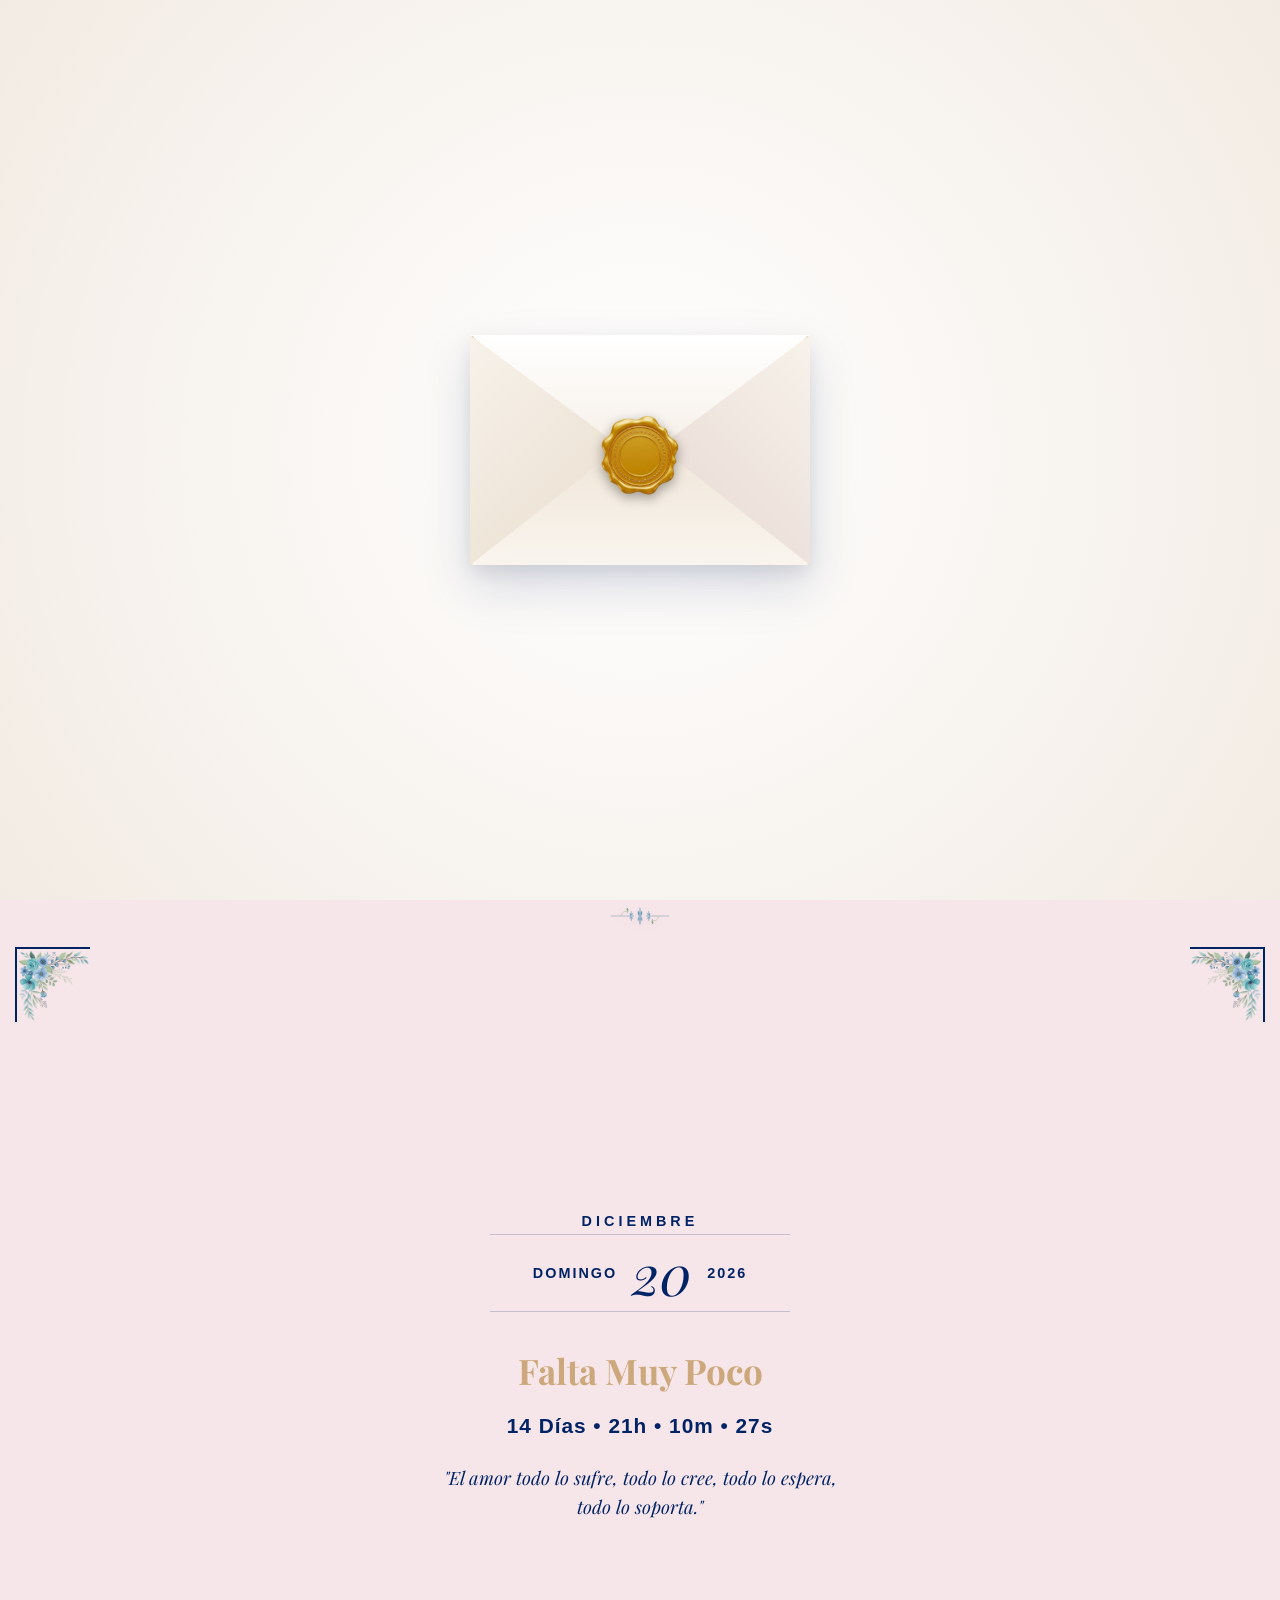
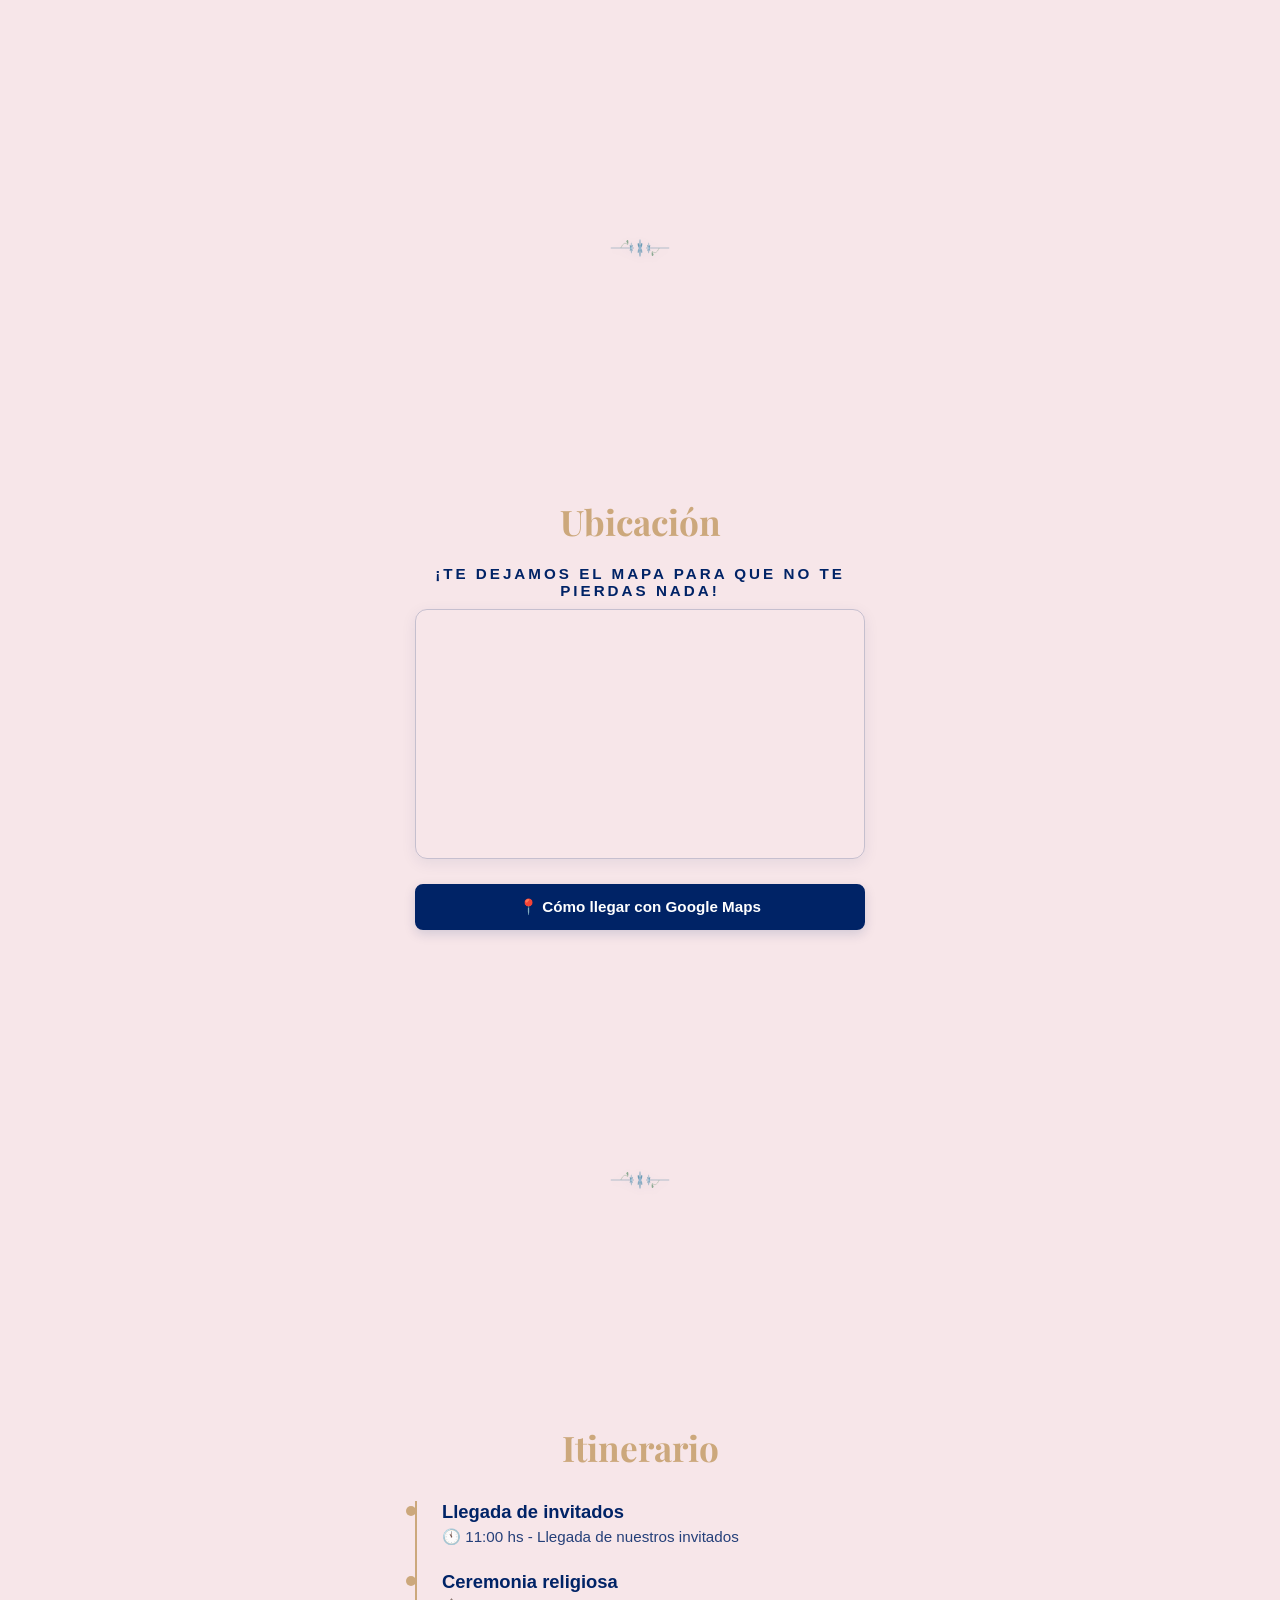
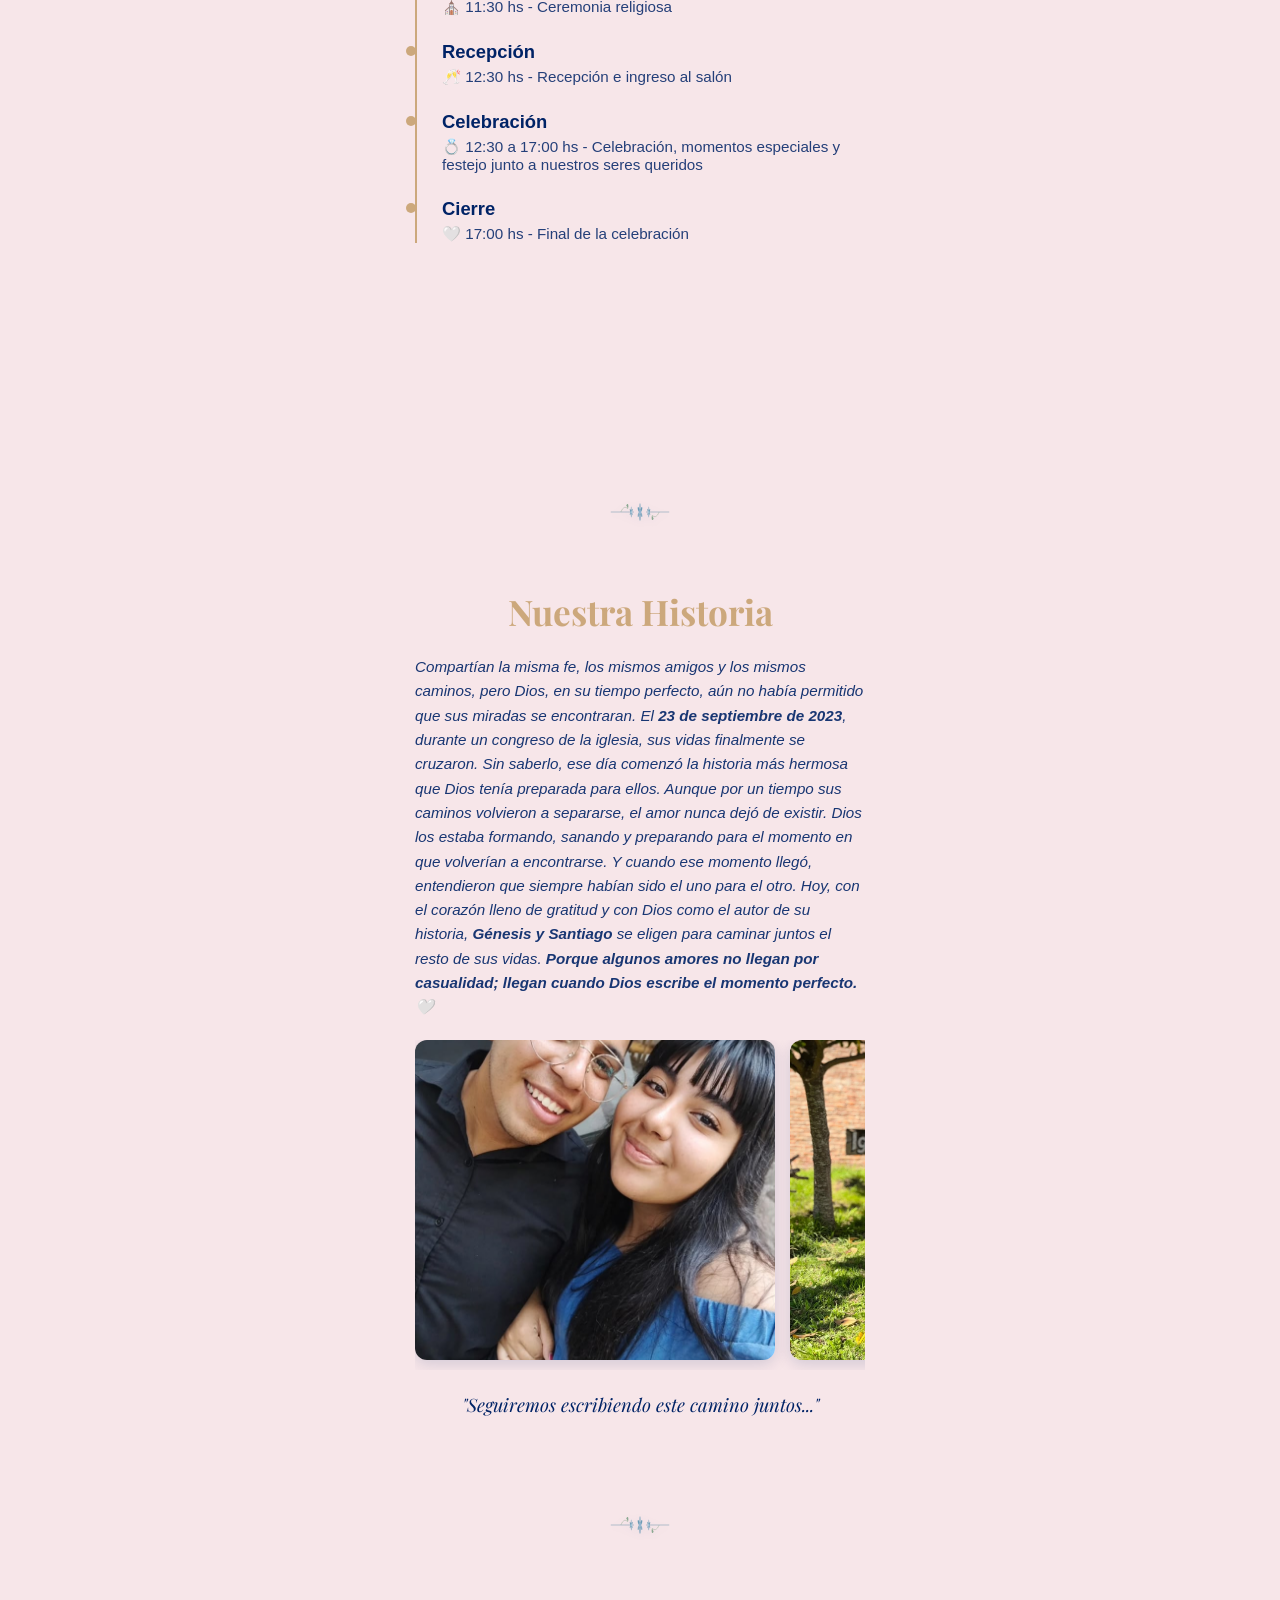
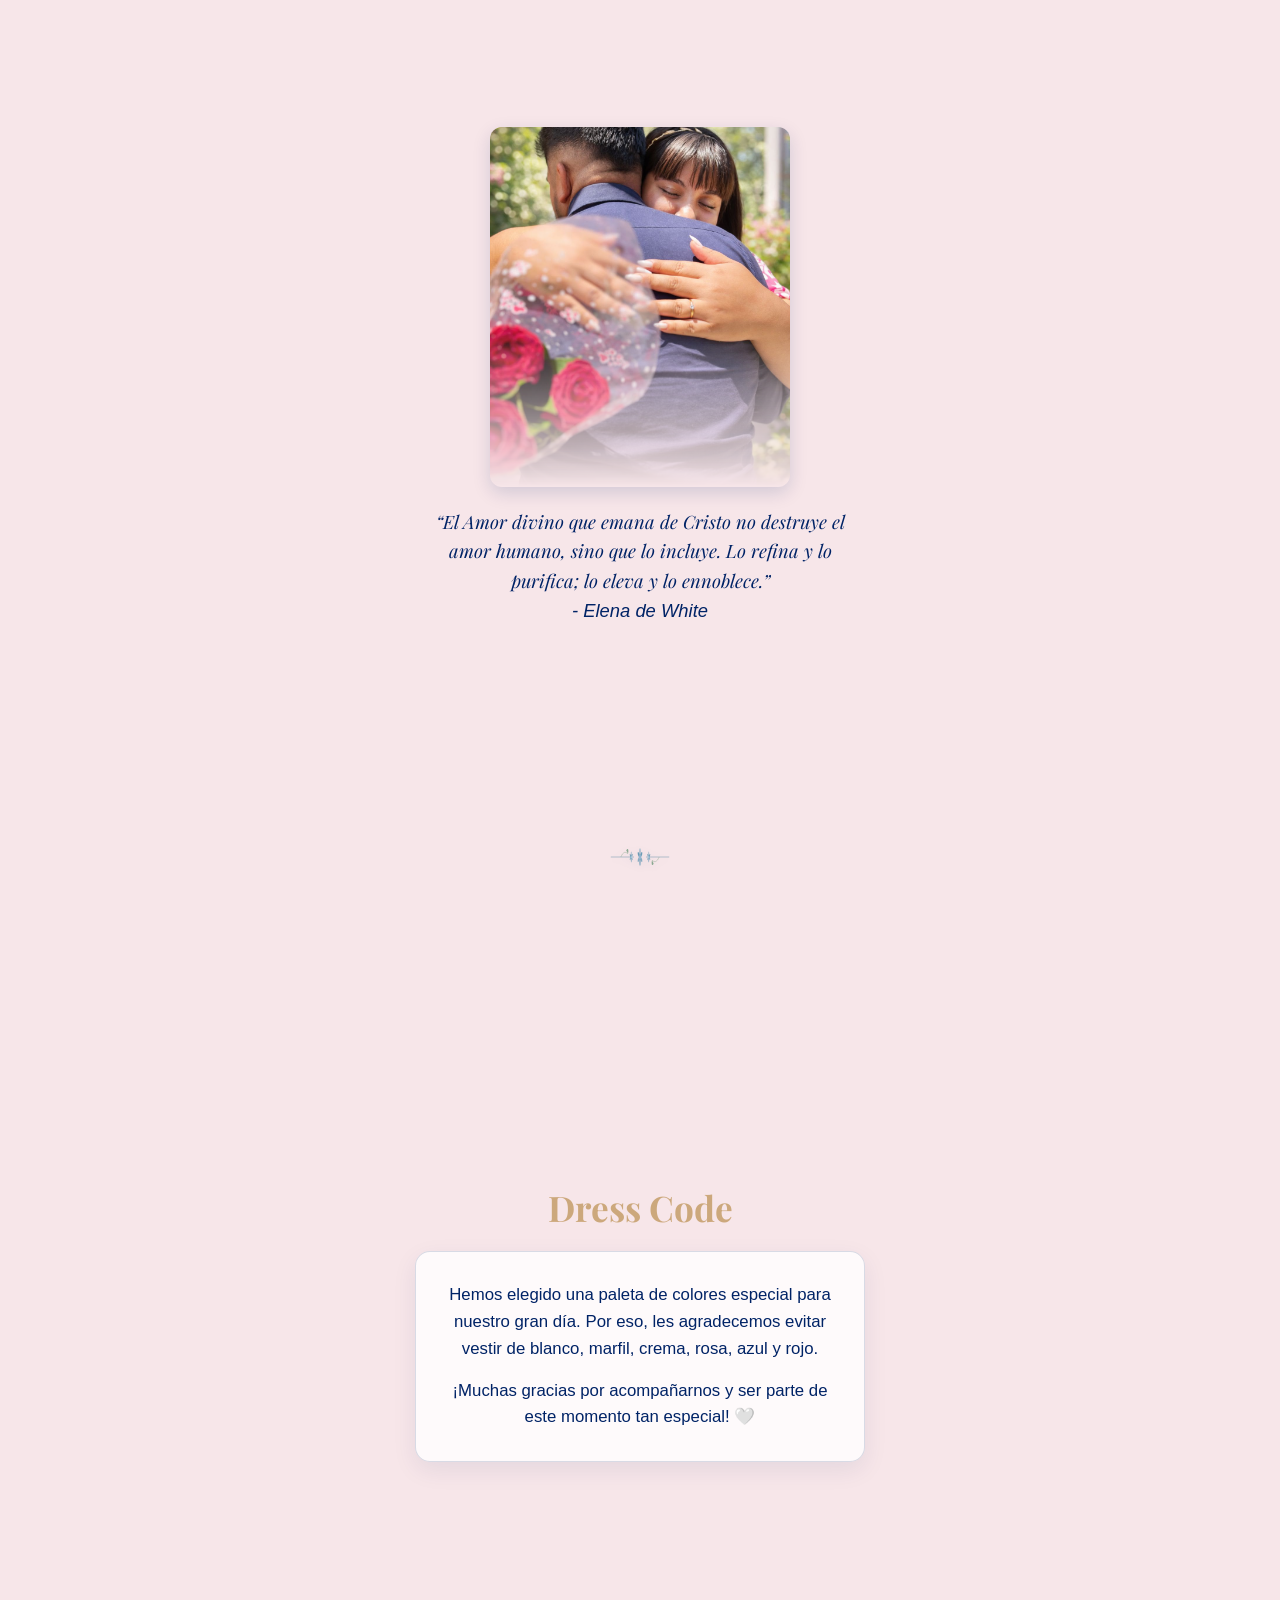
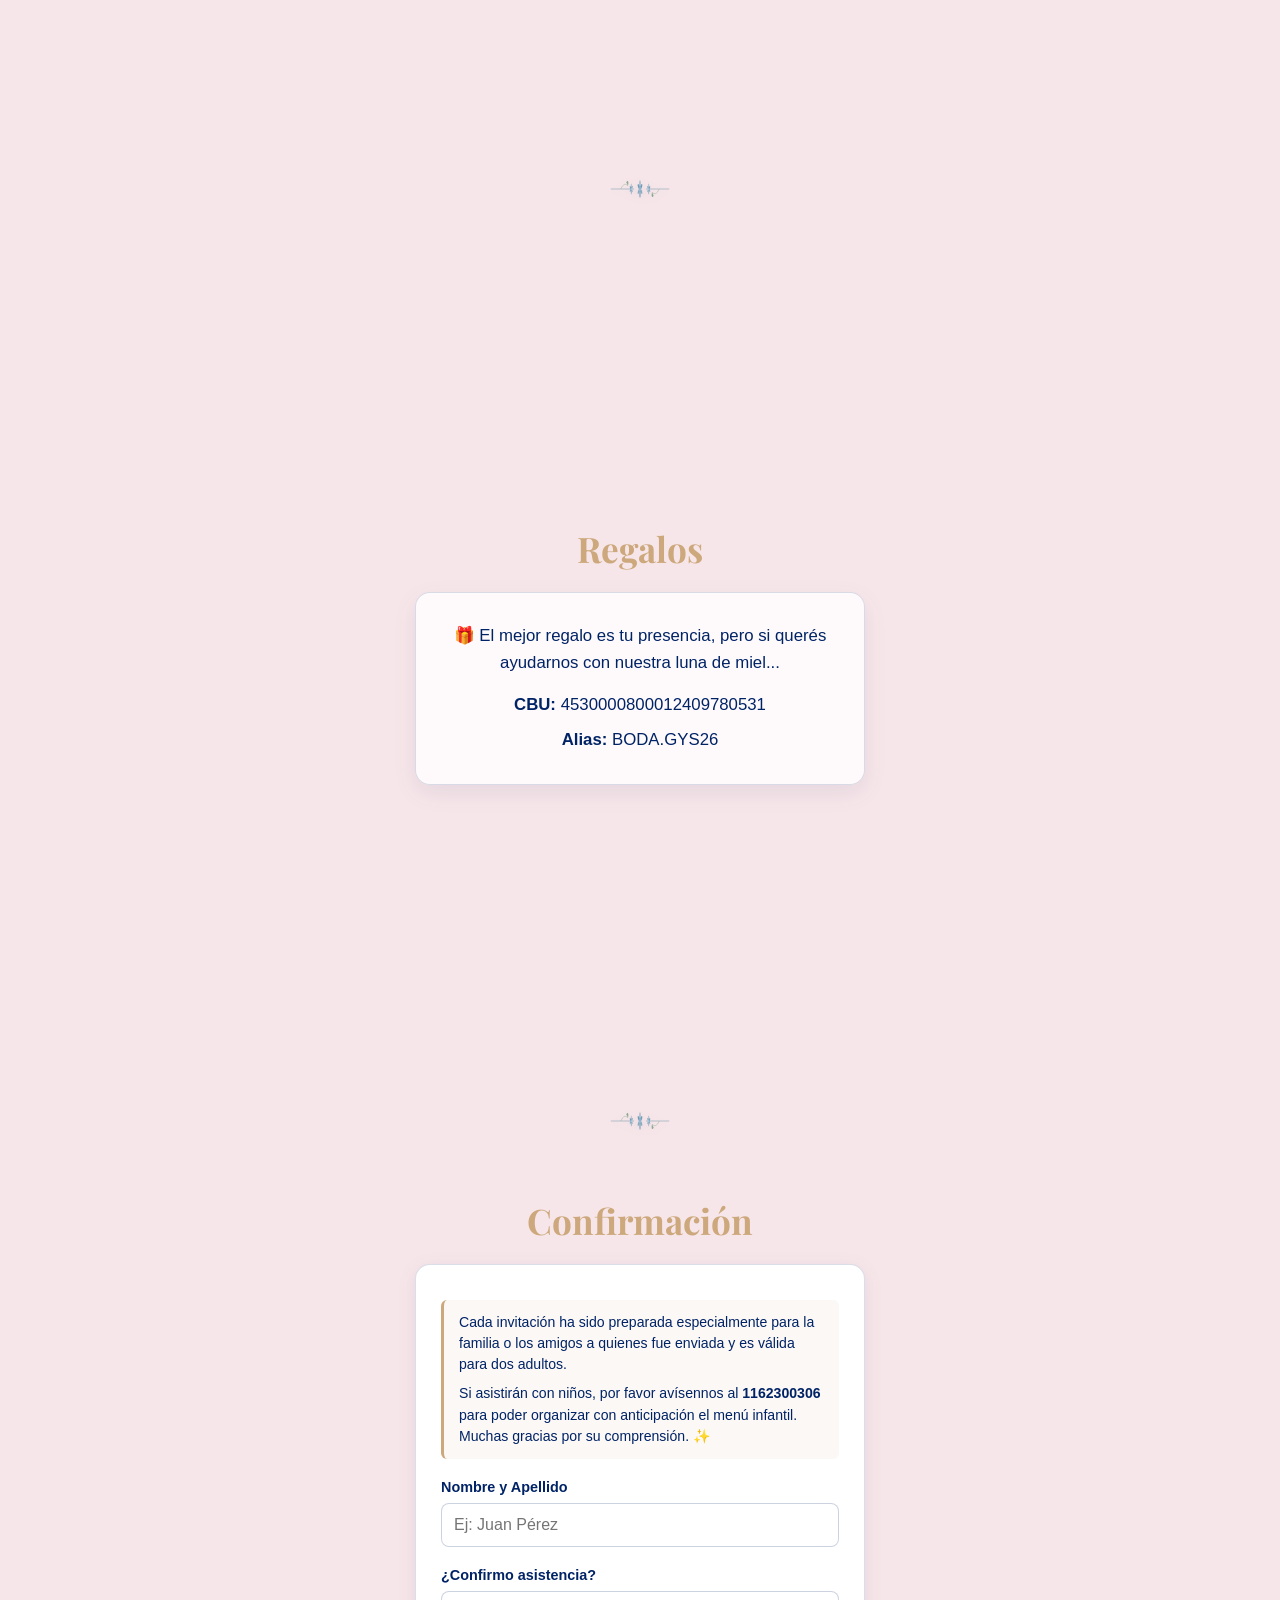
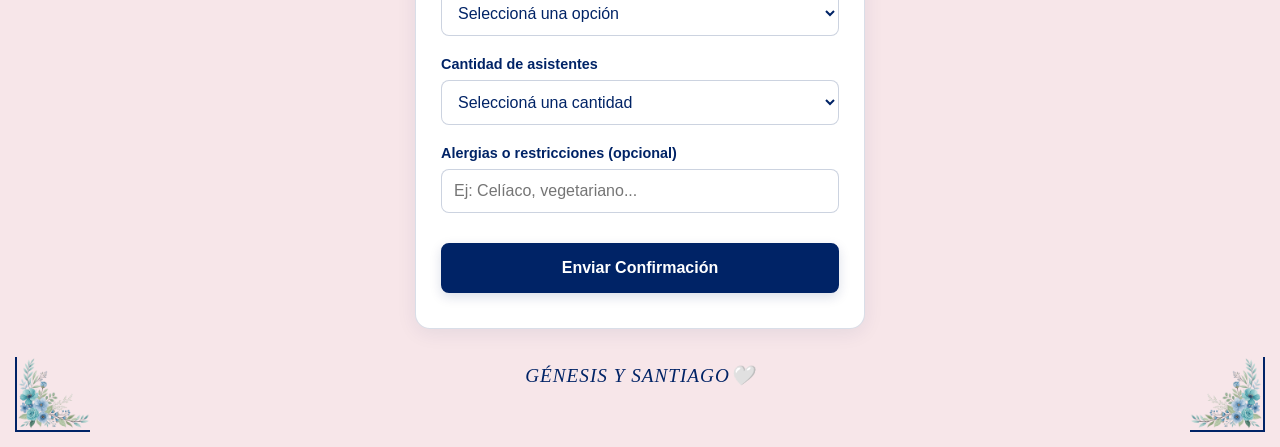
==== commit 88c5e538: "arrelge la imagen 2 de nuestra historia" ====
--- a/index.html
+++ b/index.html
@@ -174,7 +174,7 @@
                             <img src="assets/imagenes/Foto2.jpeg" alt="Foto de Nuestra Historia 1">
                         </div>
                         <div class="carrusel-slide">
-                            <img src="assets/imagenes/foto3.jpeg" alt="Foto de Nuestra Historia 2">
+                            <img src="assets/imagenes/Foto3.jpeg" alt="Foto de Nuestra Historia 2">
                         </div>
                         <div class="carrusel-slide">
                             <img src="assets/imagenes/Foto5.jpeg" alt="Foto de Nuestra Historia 3">
@@ -312,4 +312,4 @@
 
         <script src="script.js"></script>
     </body>
-    </html>+    </html>
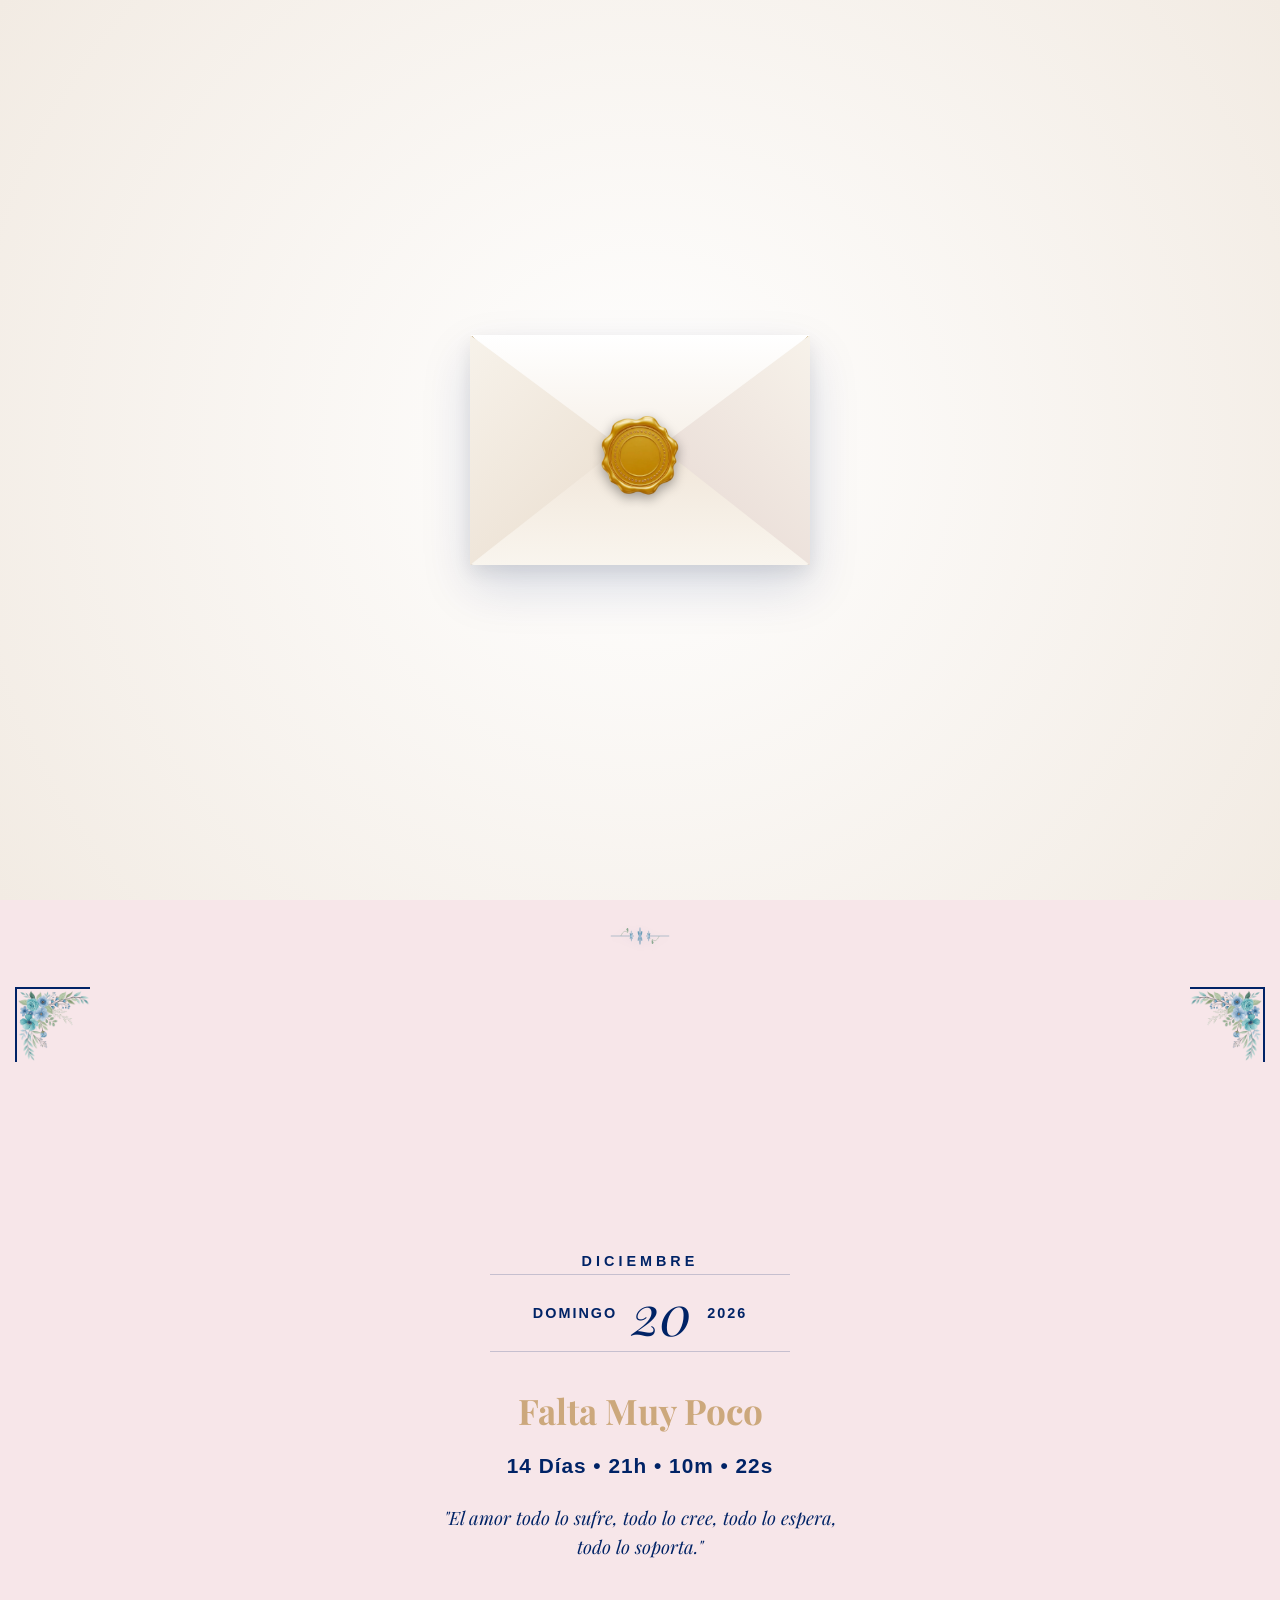
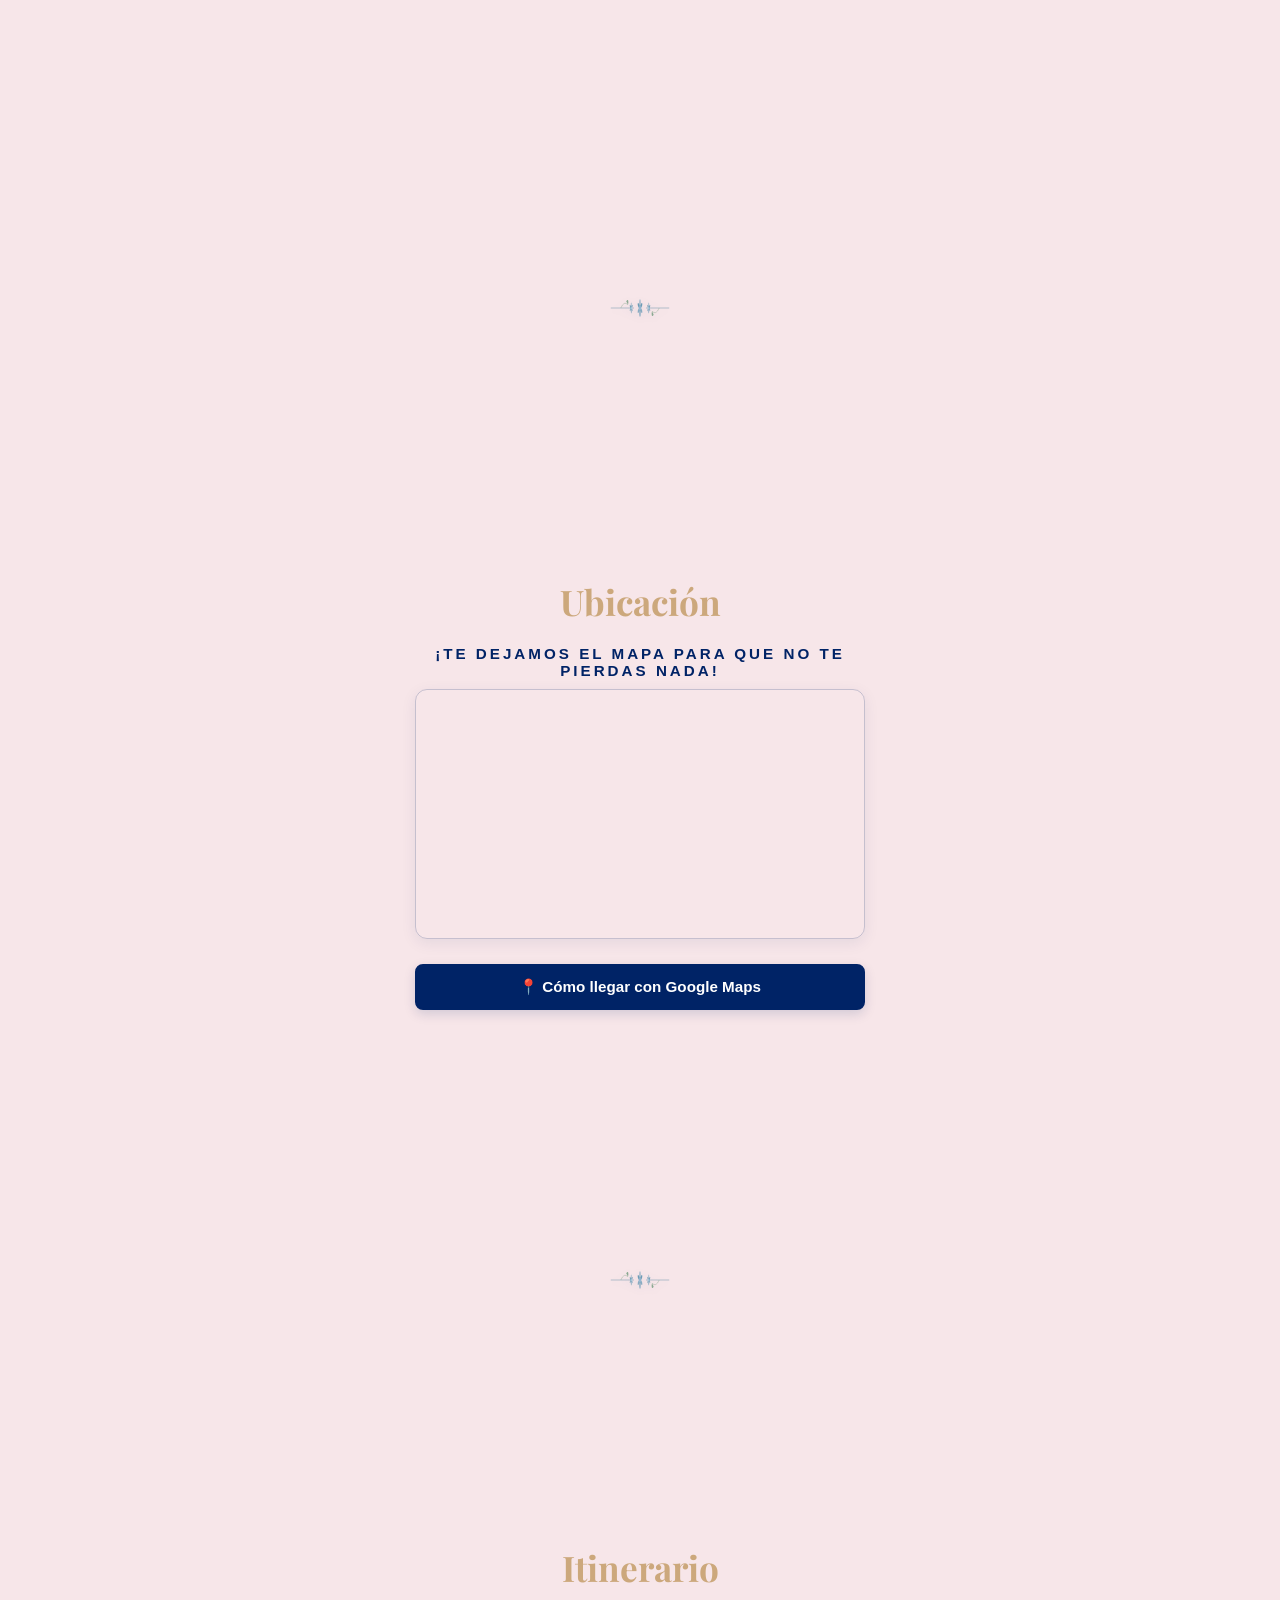
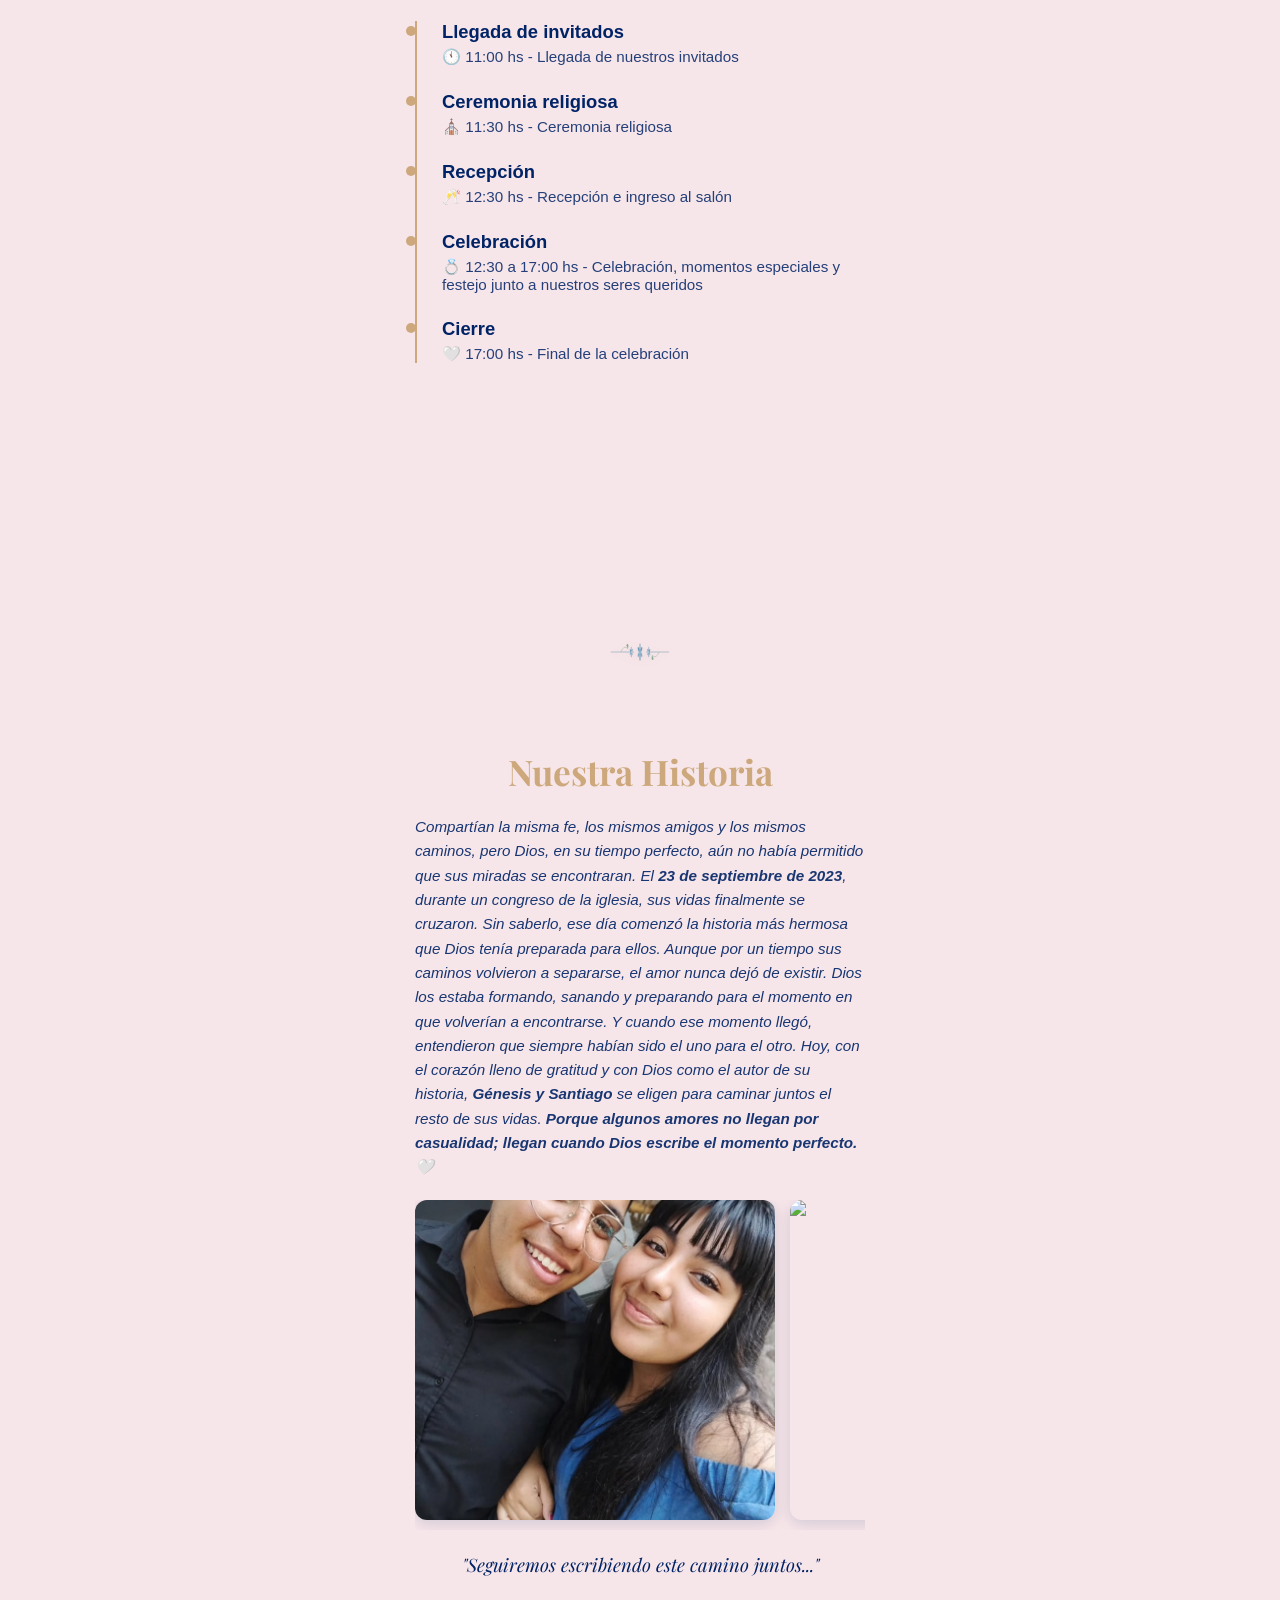
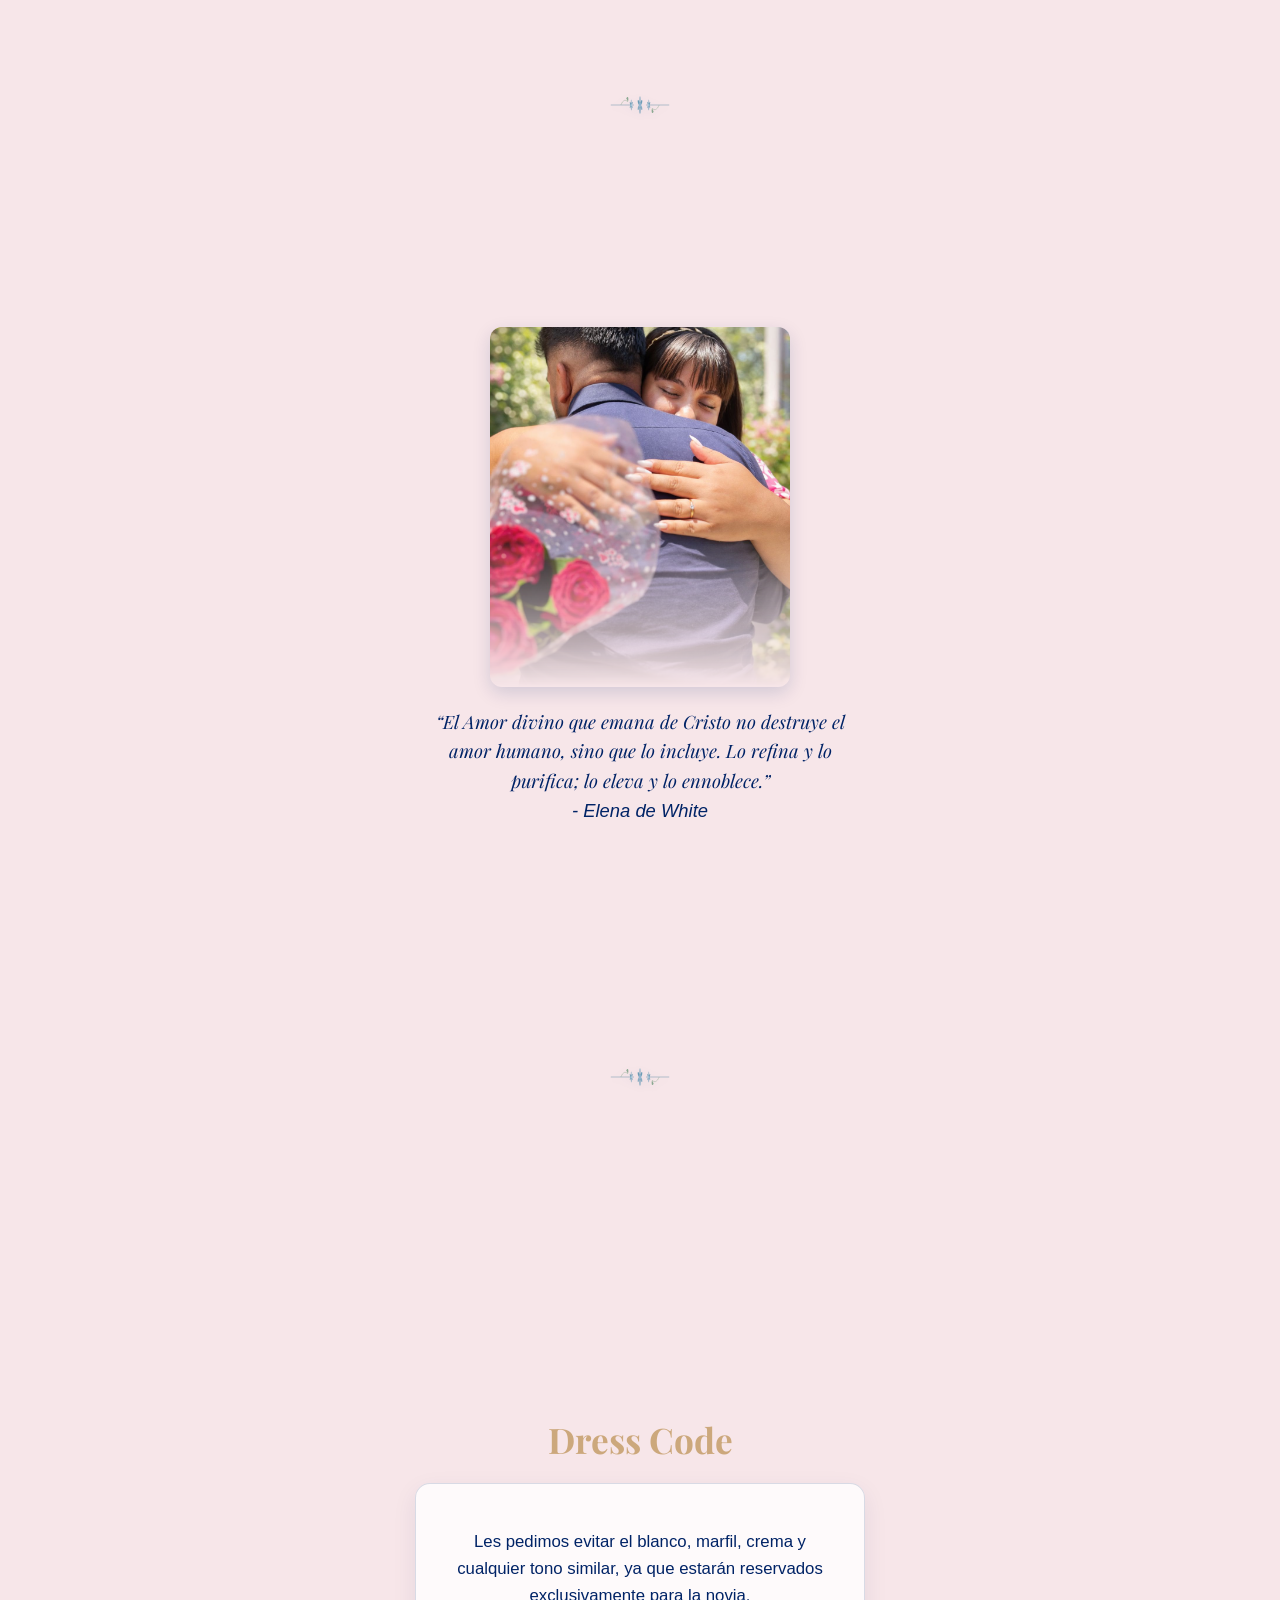
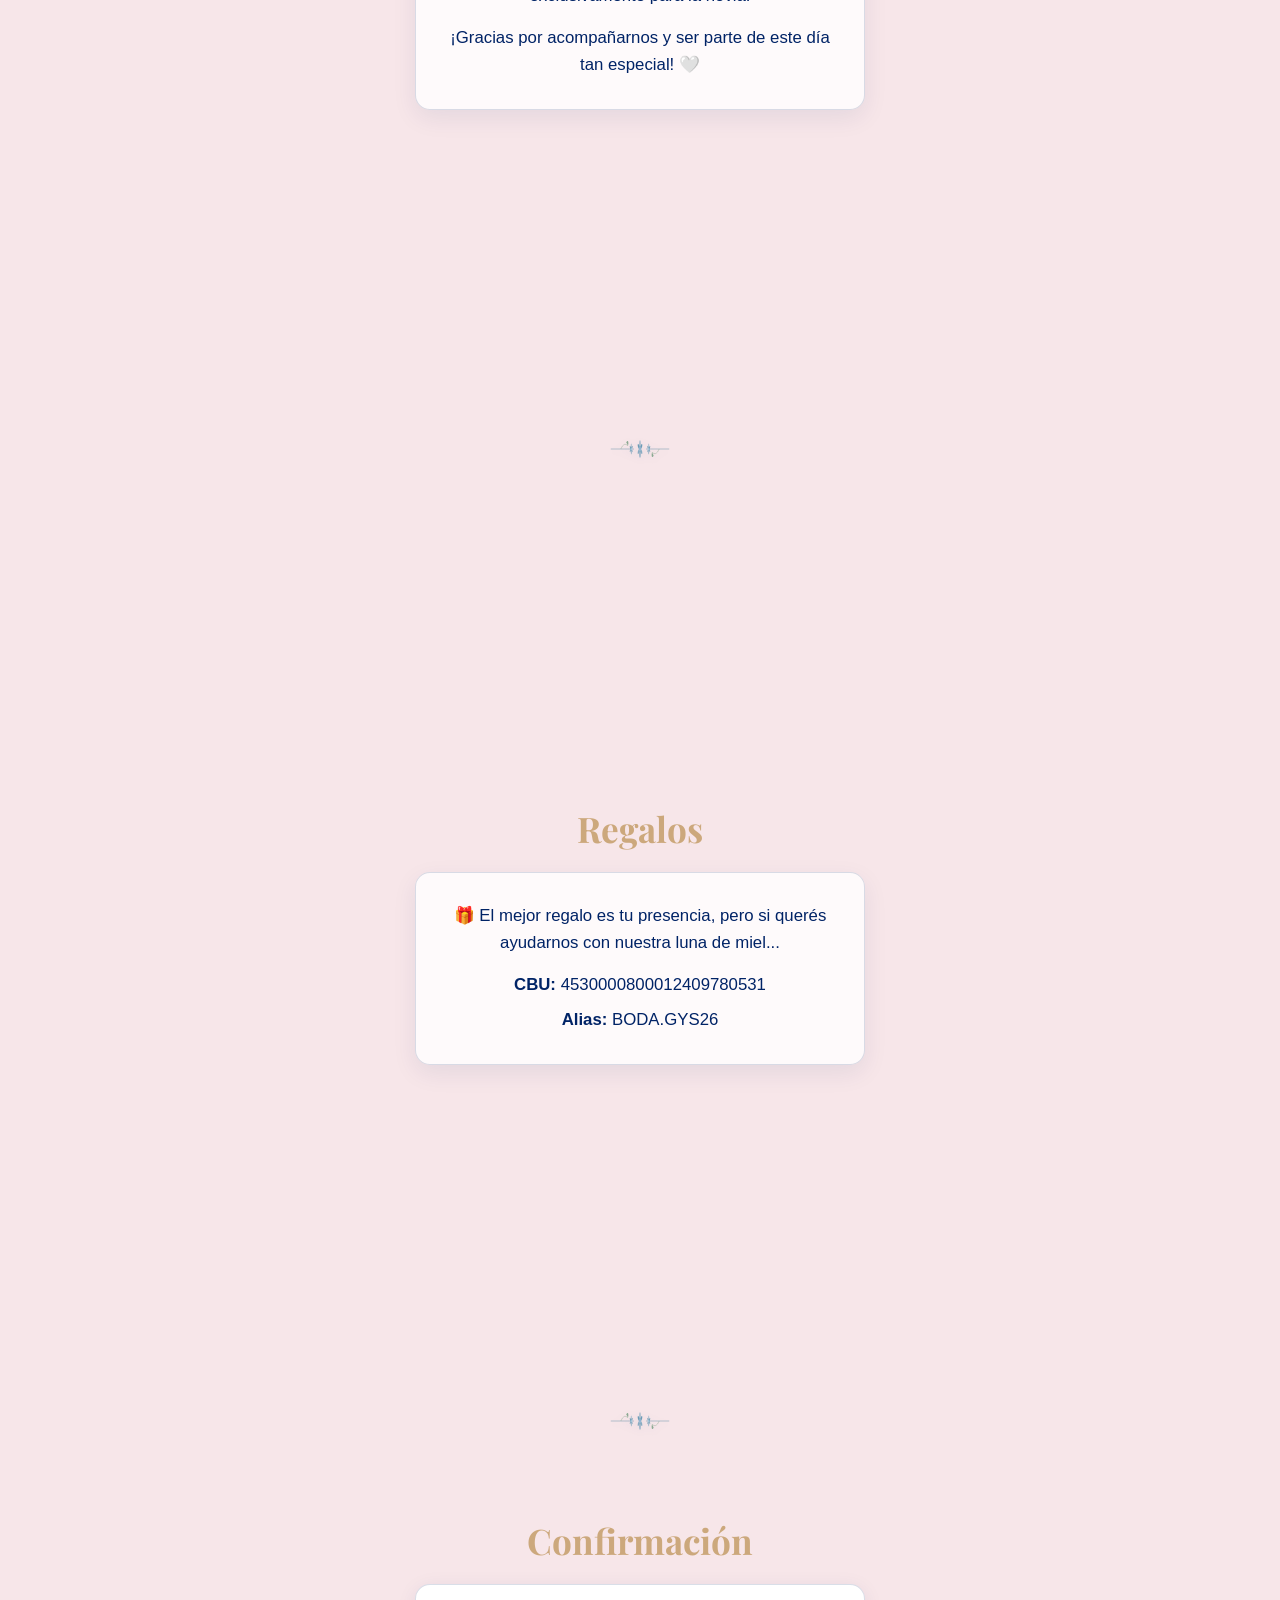
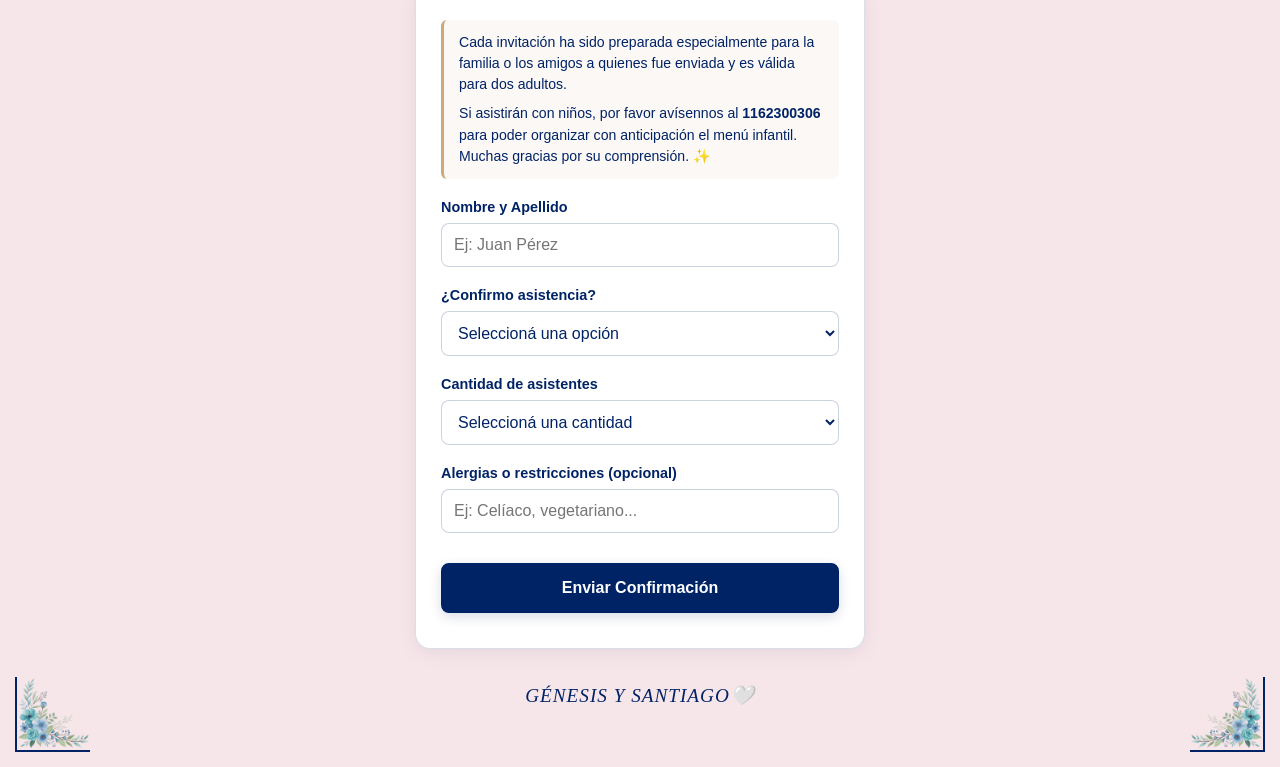
==== commit f7ae595e: "Add files via upload" ====
--- a/index.html
+++ b/index.html
@@ -51,15 +51,16 @@
         </audio>
 
         <!-- SECCIÓN 1: PORTADA PRINCIPAL -->
-        <section class="pantalla-seccion portada">
-            <div class="contenido-bloque animar-scroll">
-                <span class="subtitulo-seccion">Nuestra Boda</span>
-                <h1 class="novios">Génesis & Santiago</h1>
-                <p class="frase-boda">
-                    Con la bendición de Dios y el amor que nos une, te invitamos a celebrar el comienzo de nuestro para siempre.
-                </p>
-            </div>
-        </section>
+    <section class="pantalla-seccion portada">
+    <div class="portada-fondo-fijo"></div>
+    <div class="contenido-bloque animar-scroll">
+        <span class="subtitulo-seccion">Nuestra Boda</span>
+        <h1 class="novios">Génesis & Santiago</h1>
+        <p class="frase-boda">
+            Con la bendición de Dios y el amor que nos une, te invitamos a celebrar el comienzo de nuestro para siempre.
+        </p>
+    </div>
+</section>
 
         <!-- SEPARADOR FLORAL -->
         <div class="separador-seccion">
@@ -111,7 +112,7 @@
                         referrerpolicy="no-referrer-when-downgrade">
                     </iframe>
                 </div>    
-                <a href="https://www.google.com/maps/search/?api=1&query=Clahe+Eventos" target="_blank" class="btn-como-llegar">
+                <a href="Av. Pedro Dreyer 1425, B1842 Monte Grande, Provincia de Buenos Aires" target="_blank" class="btn-como-llegar">
                 📍 Cómo llegar con Google Maps
                 </a>
             </div>
@@ -174,7 +175,7 @@
                             <img src="assets/imagenes/Foto2.jpeg" alt="Foto de Nuestra Historia 1">
                         </div>
                         <div class="carrusel-slide">
-                            <img src="assets/imagenes/Foto3.jpeg" alt="Foto de Nuestra Historia 2">
+                            <img src="assets/imagenes/foto3.jpeg" alt="Foto de Nuestra Historia 2">
                         </div>
                         <div class="carrusel-slide">
                             <img src="assets/imagenes/Foto5.jpeg" alt="Foto de Nuestra Historia 3">
@@ -219,8 +220,8 @@
             <div class="contenido-bloque animar-scroll">
                 <h2>Dress Code</h2>
                 <div class="tarjeta-interior">
-                    <p>Hemos elegido una paleta de colores especial para nuestro gran día. Por eso, les agradecemos evitar vestir de blanco, marfil, crema, rosa, azul y rojo. </p>
-                    <p style="margin-top: 15px;">¡Muchas gracias por acompañarnos y ser parte de este momento tan especial! 🤍</p>
+                   <p style="margin-top: 15px;">Les pedimos evitar el blanco, marfil, crema y cualquier tono similar, ya que estarán reservados exclusivamente para la novia.</p>
+            <p style="margin-top: 15px;">¡Gracias por acompañarnos y ser parte de este día tan especial! 🤍</p>
                 </div>
             </div>
         </section>
@@ -287,9 +288,7 @@
                             <option value="" disabled selected>Seleccioná una cantidad</option>
                             <option value="1">1 persona</option>
                             <option value="2">2 personas</option>
-                            <option value="3">3 personas</option>
-                            <option value="4">4 personas</option>
-                            <option value="5">5 personas</option>
+                     
                         </select>
                     </div>
 
@@ -312,4 +311,4 @@
 
         <script src="script.js"></script>
     </body>
-    </html>
+    </html>
--- a/styles.css
+++ b/styles.css
@@ -252,13 +252,24 @@
    4. SECCIÓN 1: PORTADA PRINCIPAL (ESTILO ORIGINAL)
    ========================================== */
 .portada {
+    position: relative;
+    overflow: hidden;
+    background: transparent;  /* ← ESTA LÍNEA NUEVA, clave */
+}
+
+.portada-fondo-fijo {
+    position: fixed;
+    top: 0;
+    left: 0;
+    width: 100%;
+    height: 100vh;
     background-image: 
         linear-gradient(rgba(0, 0, 0, 0.35), rgba(0, 0, 0, 0.35)), 
         url('assets/imagenes/foto1.jpeg'); 
     background-size: cover;
     background-position: center;
     background-repeat: no-repeat;
-    background-attachment: fixed;
+    z-index: -1;
 }
 
 .portada .esquina {
@@ -640,4 +651,13 @@
     display: block;
     margin: 0 auto;
     filter: drop-shadow(0 2px 4px rgba(0, 35, 102, 0.1));
+}
+/* ==========================================
+   SEPARADOR FLORAL (fondo opaco)
+   ========================================== */
+.separador-seccion {
+    background-color: var(--rosa-suave);
+    display: flex;
+    justify-content: center;
+    padding: 20px 0;
 }
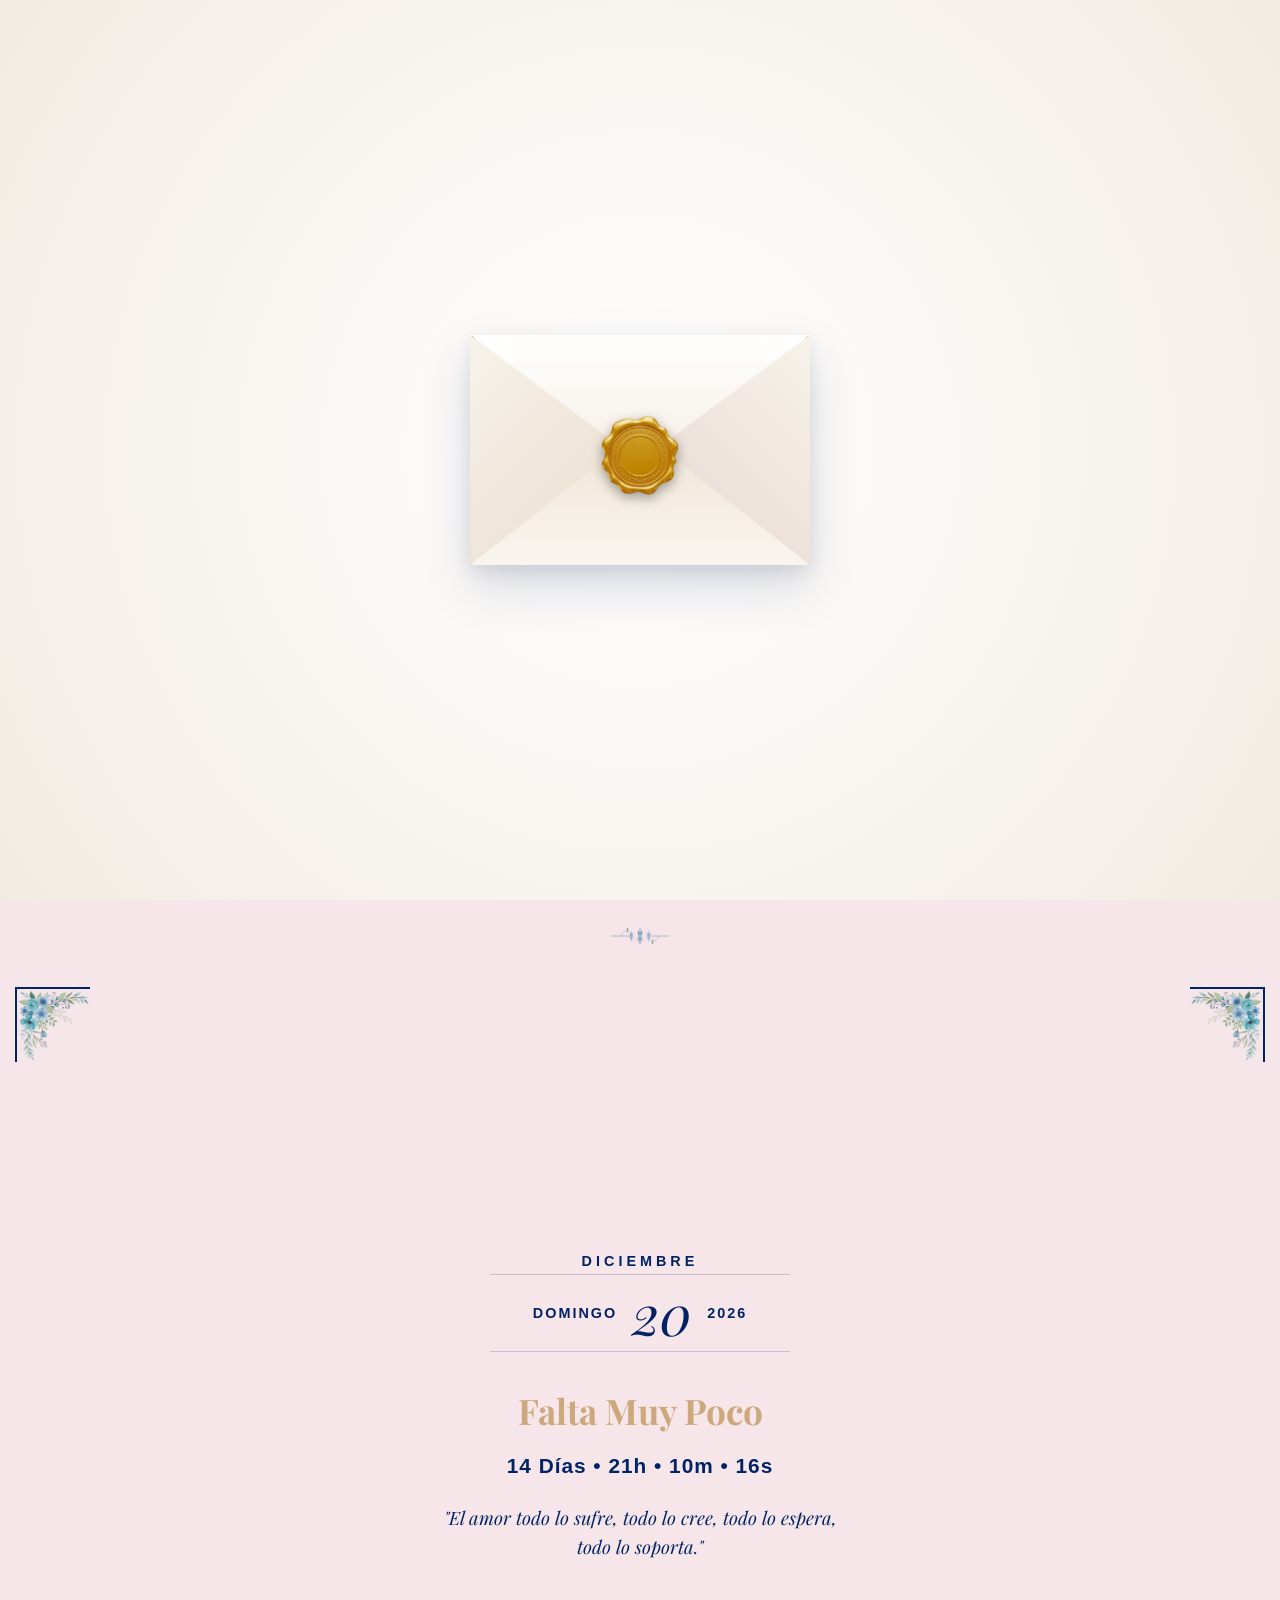
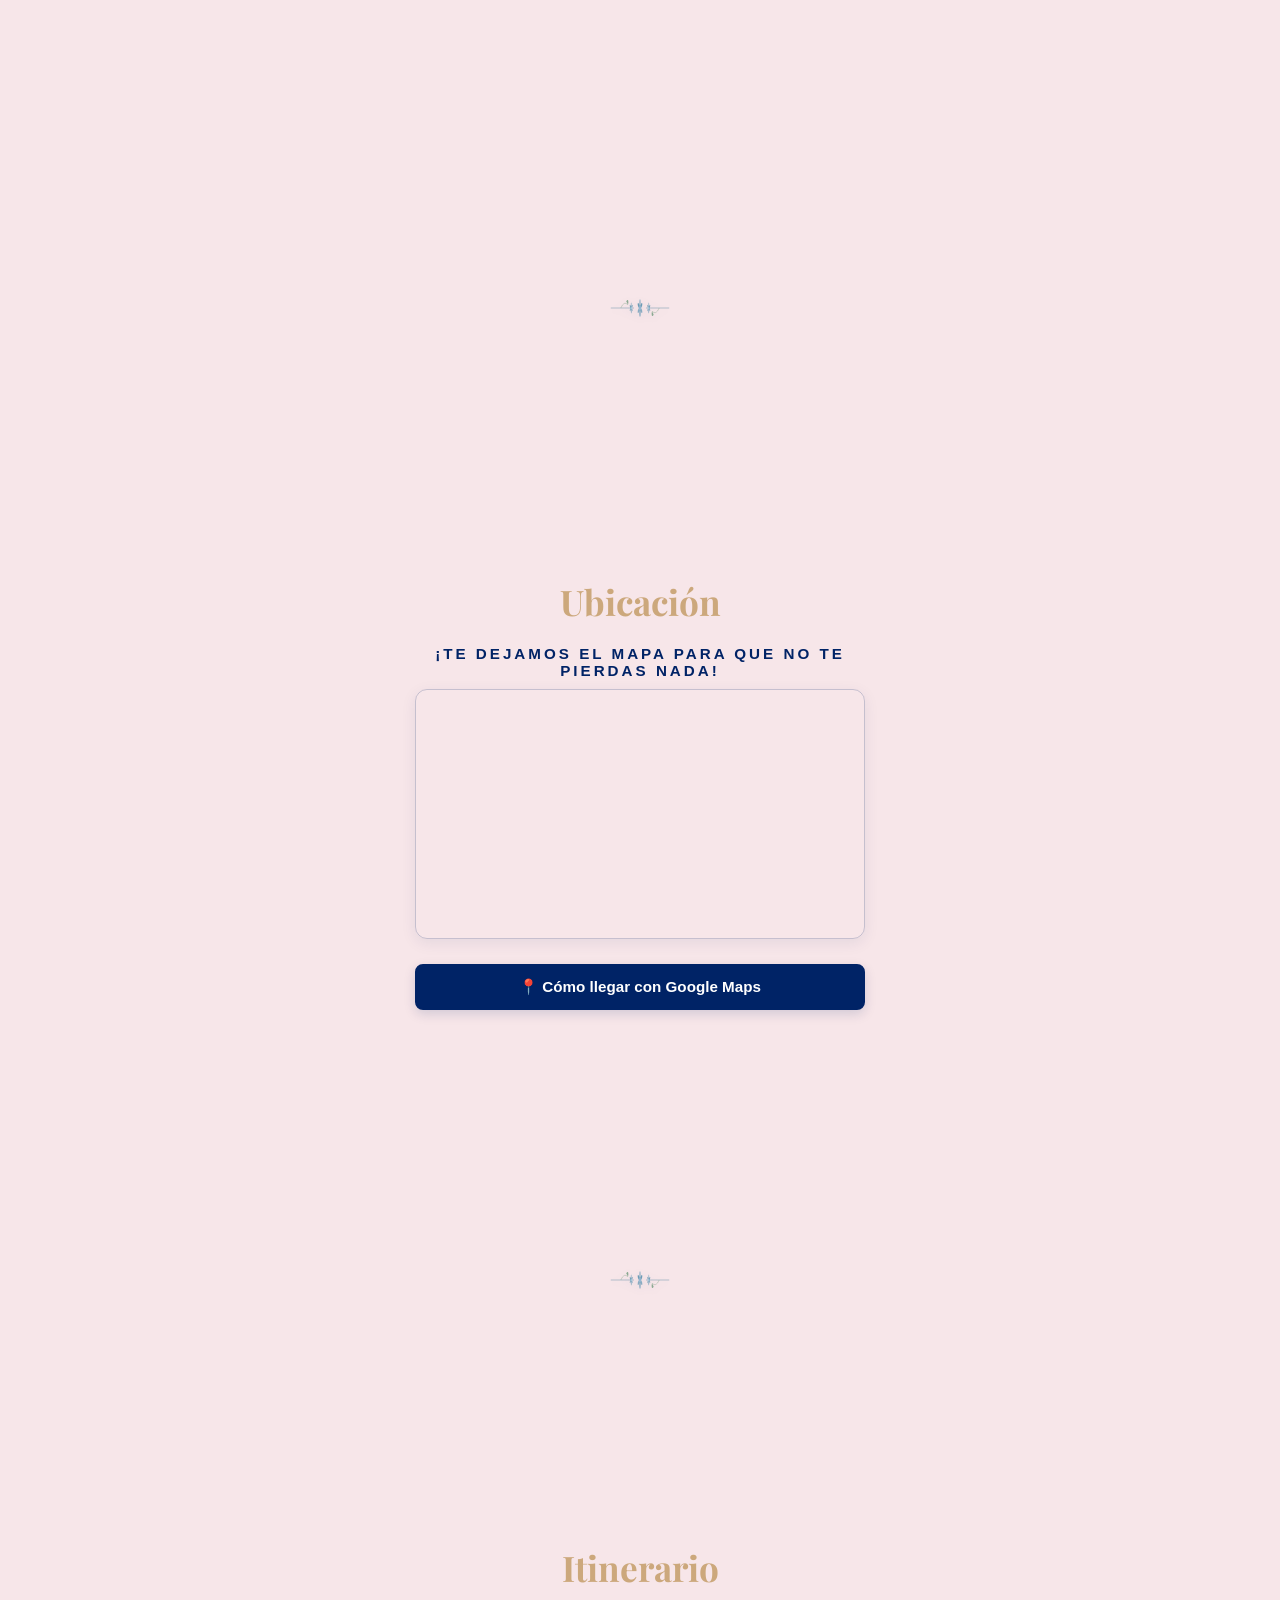
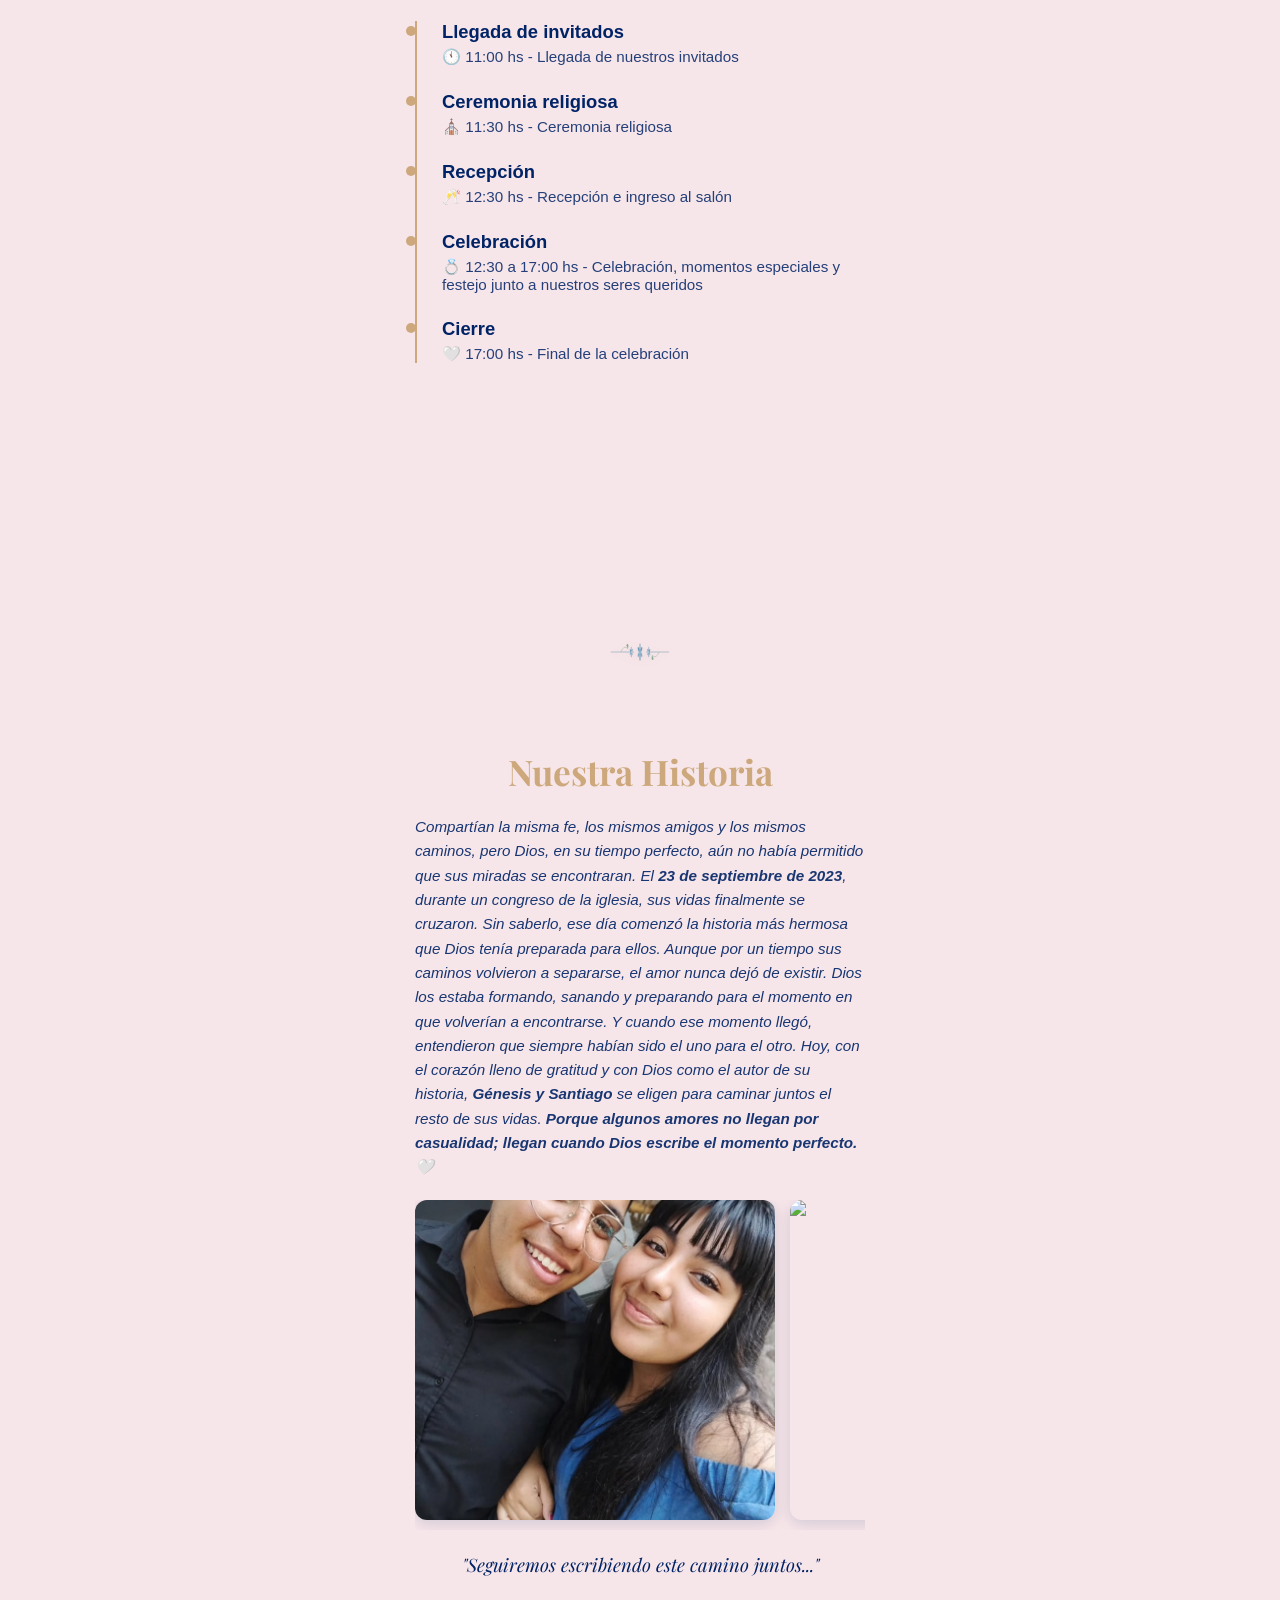
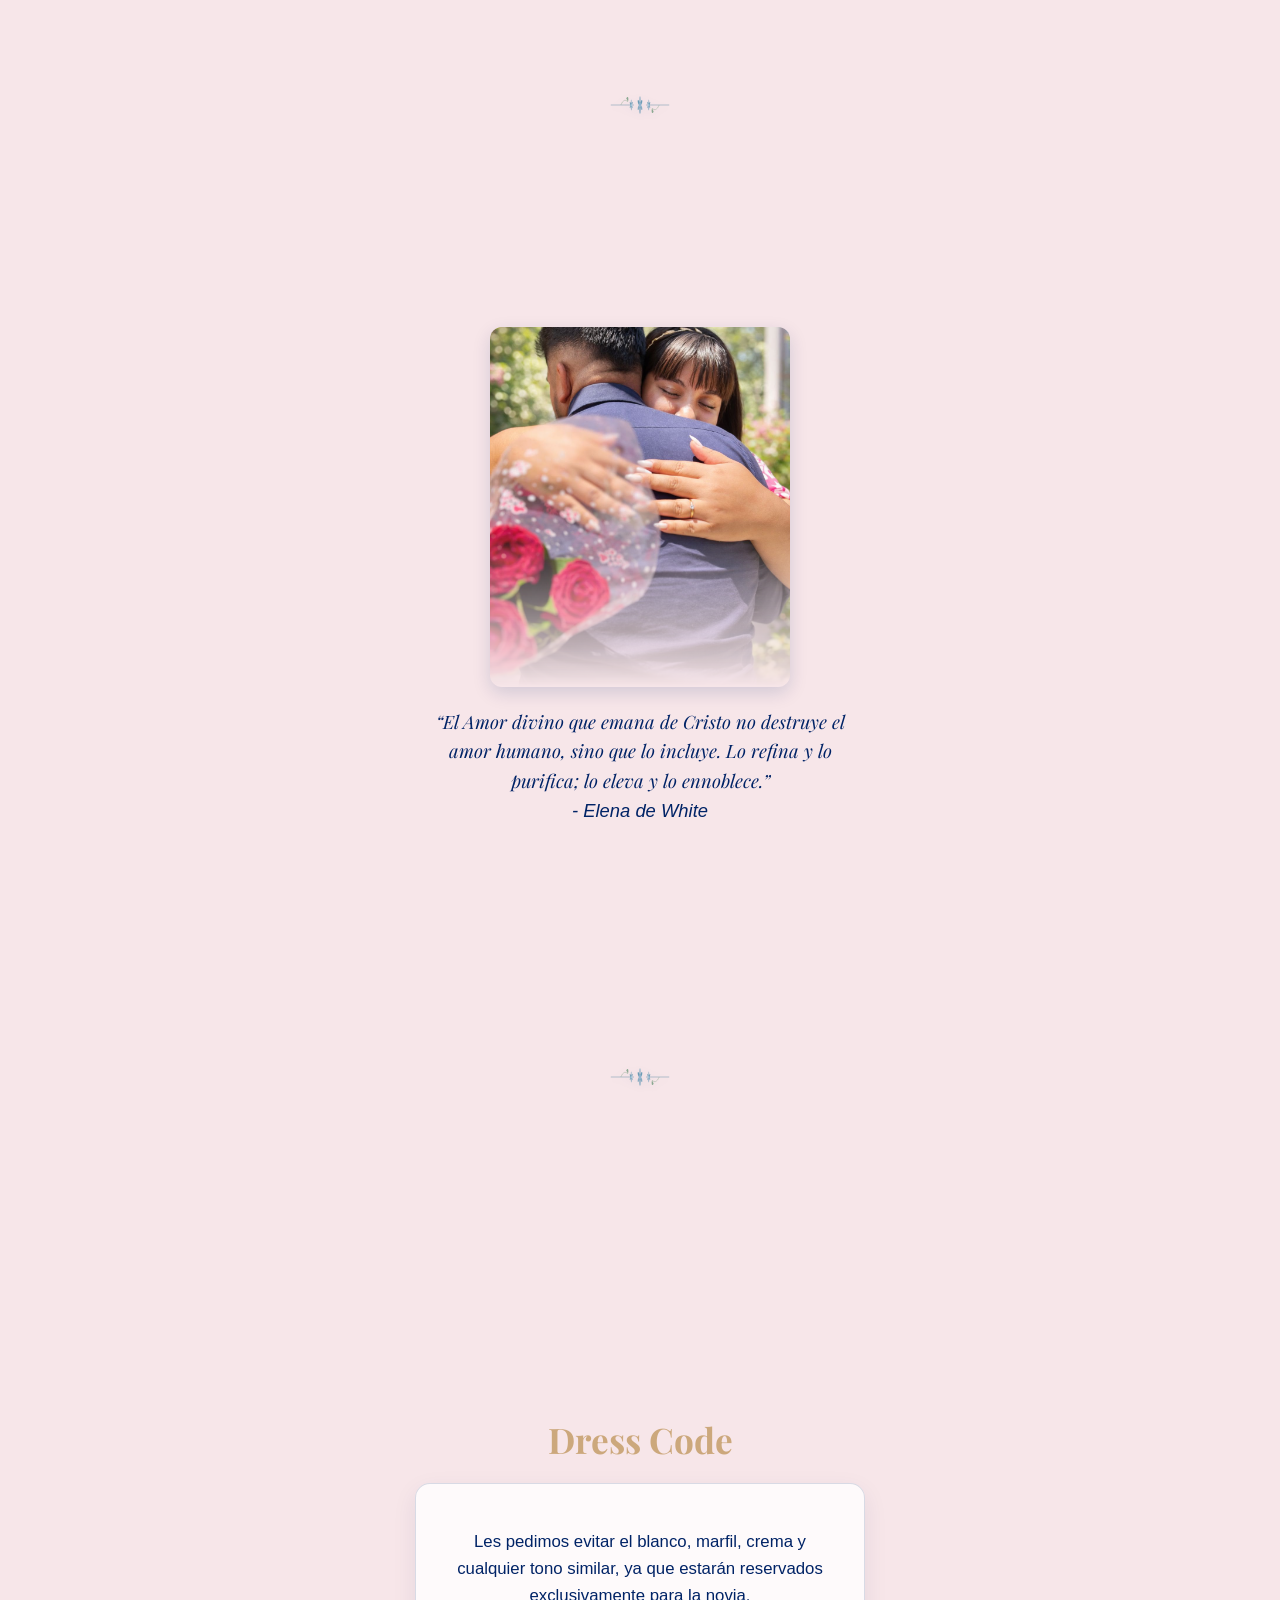
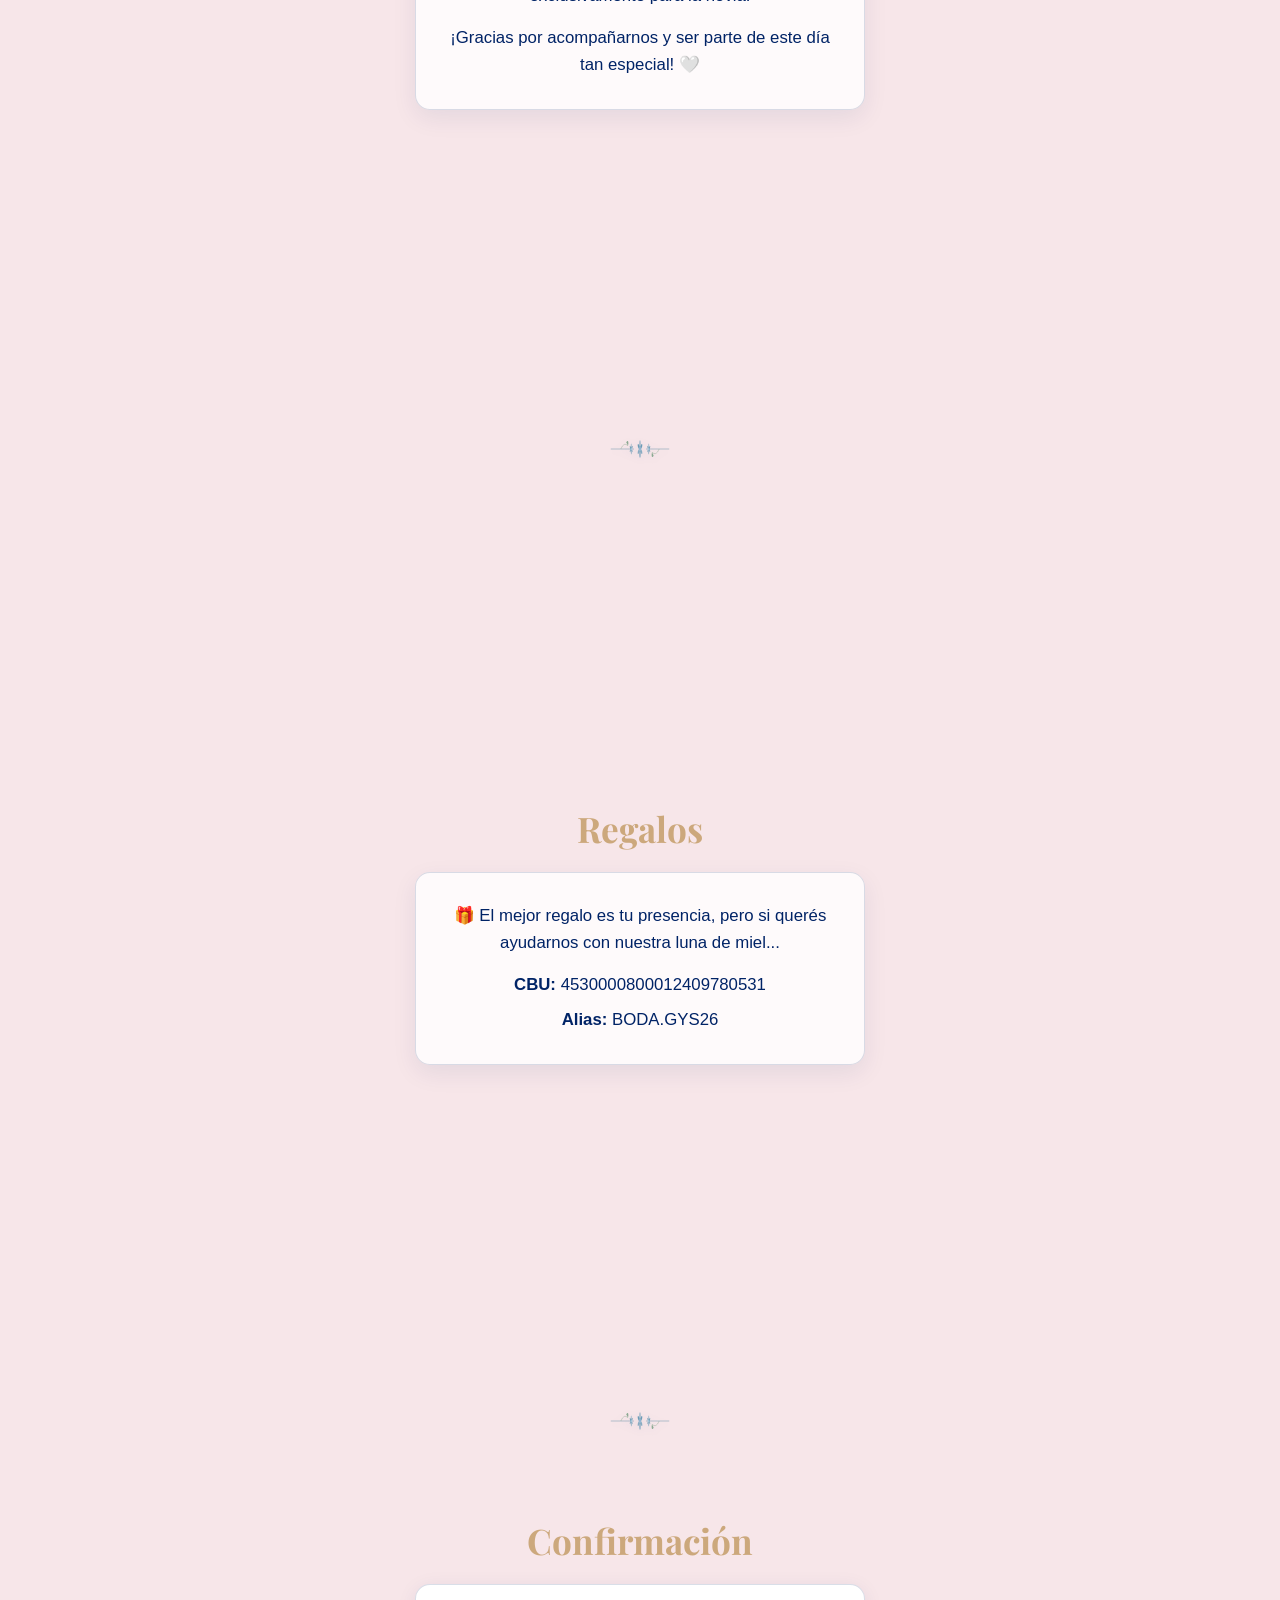
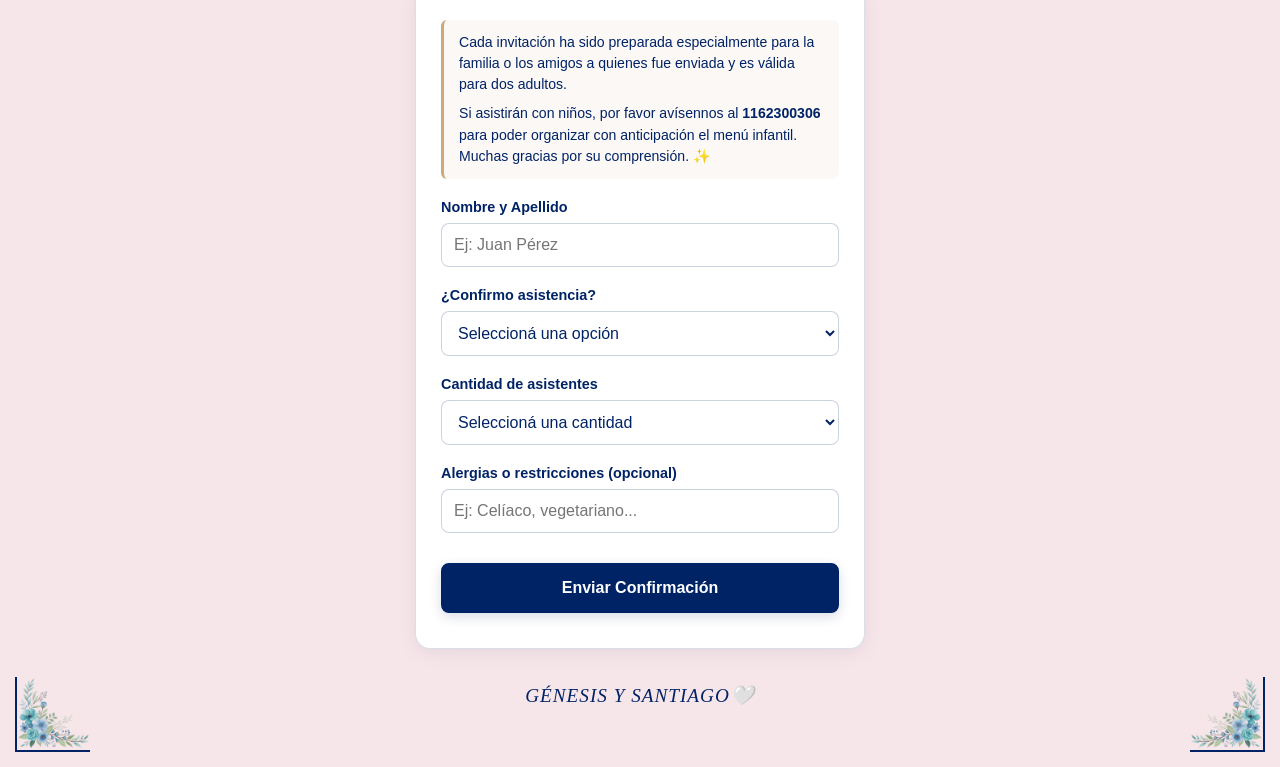
==== commit 529142eb: "arreglo de maps" ====
--- a/index.html
+++ b/index.html
@@ -112,7 +112,7 @@
                         referrerpolicy="no-referrer-when-downgrade">
                     </iframe>
                 </div>    
-                <a href="Av. Pedro Dreyer 1425, B1842 Monte Grande, Provincia de Buenos Aires" target="_blank" class="btn-como-llegar">
+              <a href="https://www.google.com/maps/search/?api=1&query=Av.+Pedro+Dreyer+1425+Monte+Grande" target="_blank" class="btn-como-llegar">
                 📍 Cómo llegar con Google Maps
                 </a>
             </div>
@@ -311,4 +311,4 @@
 
         <script src="script.js"></script>
     </body>
-    </html>+    </html>
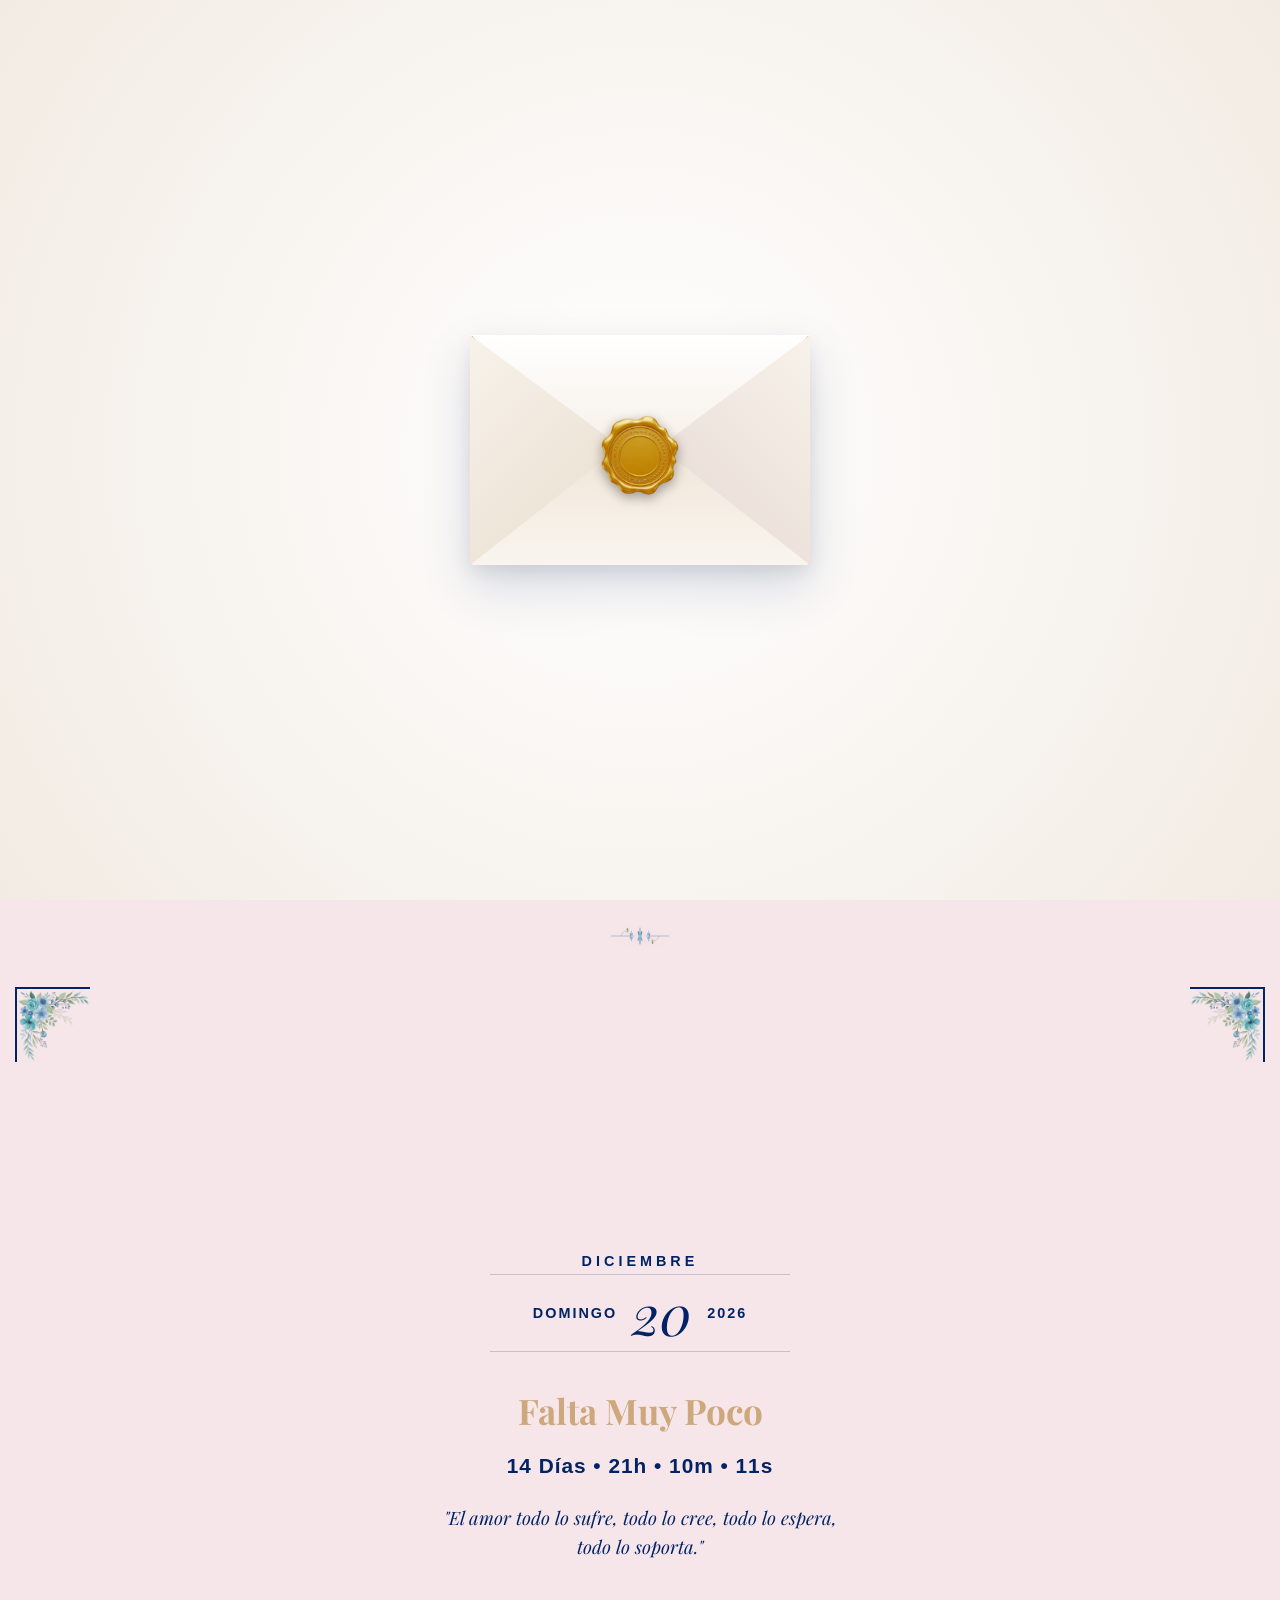
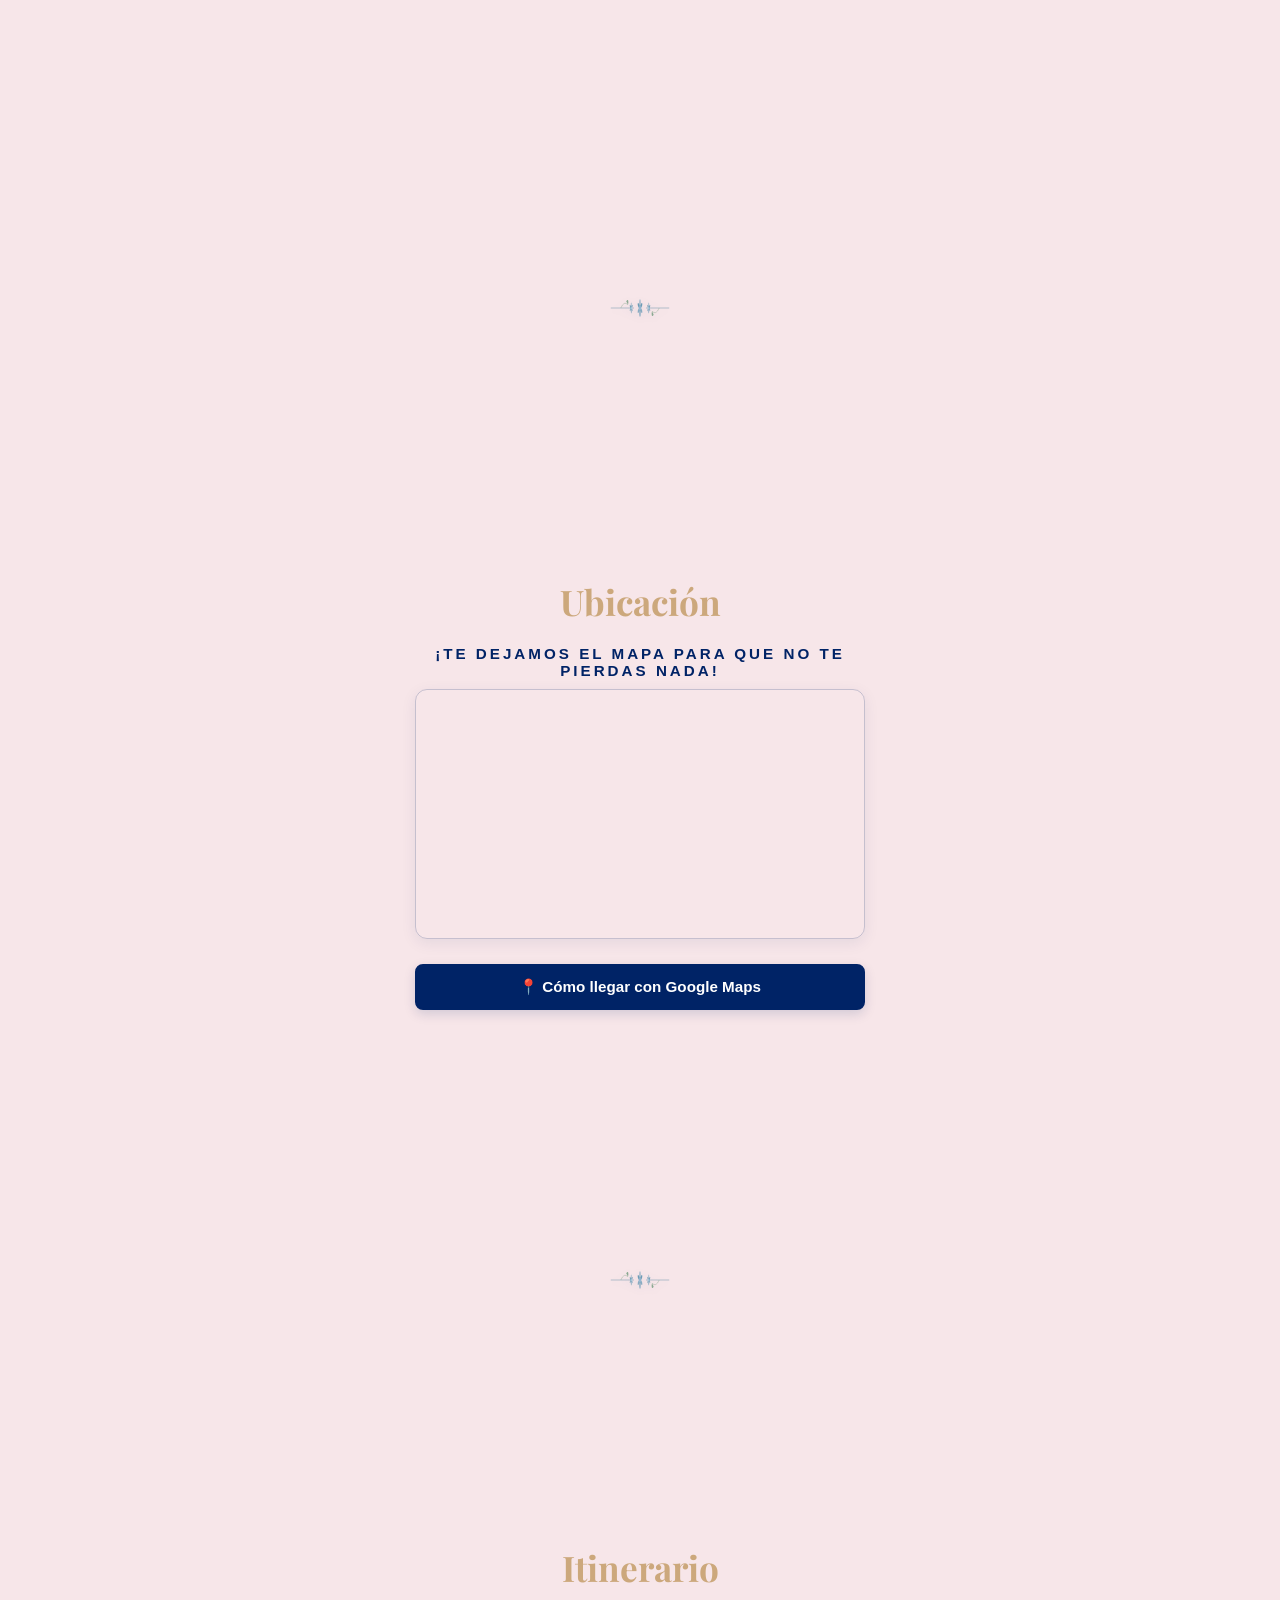
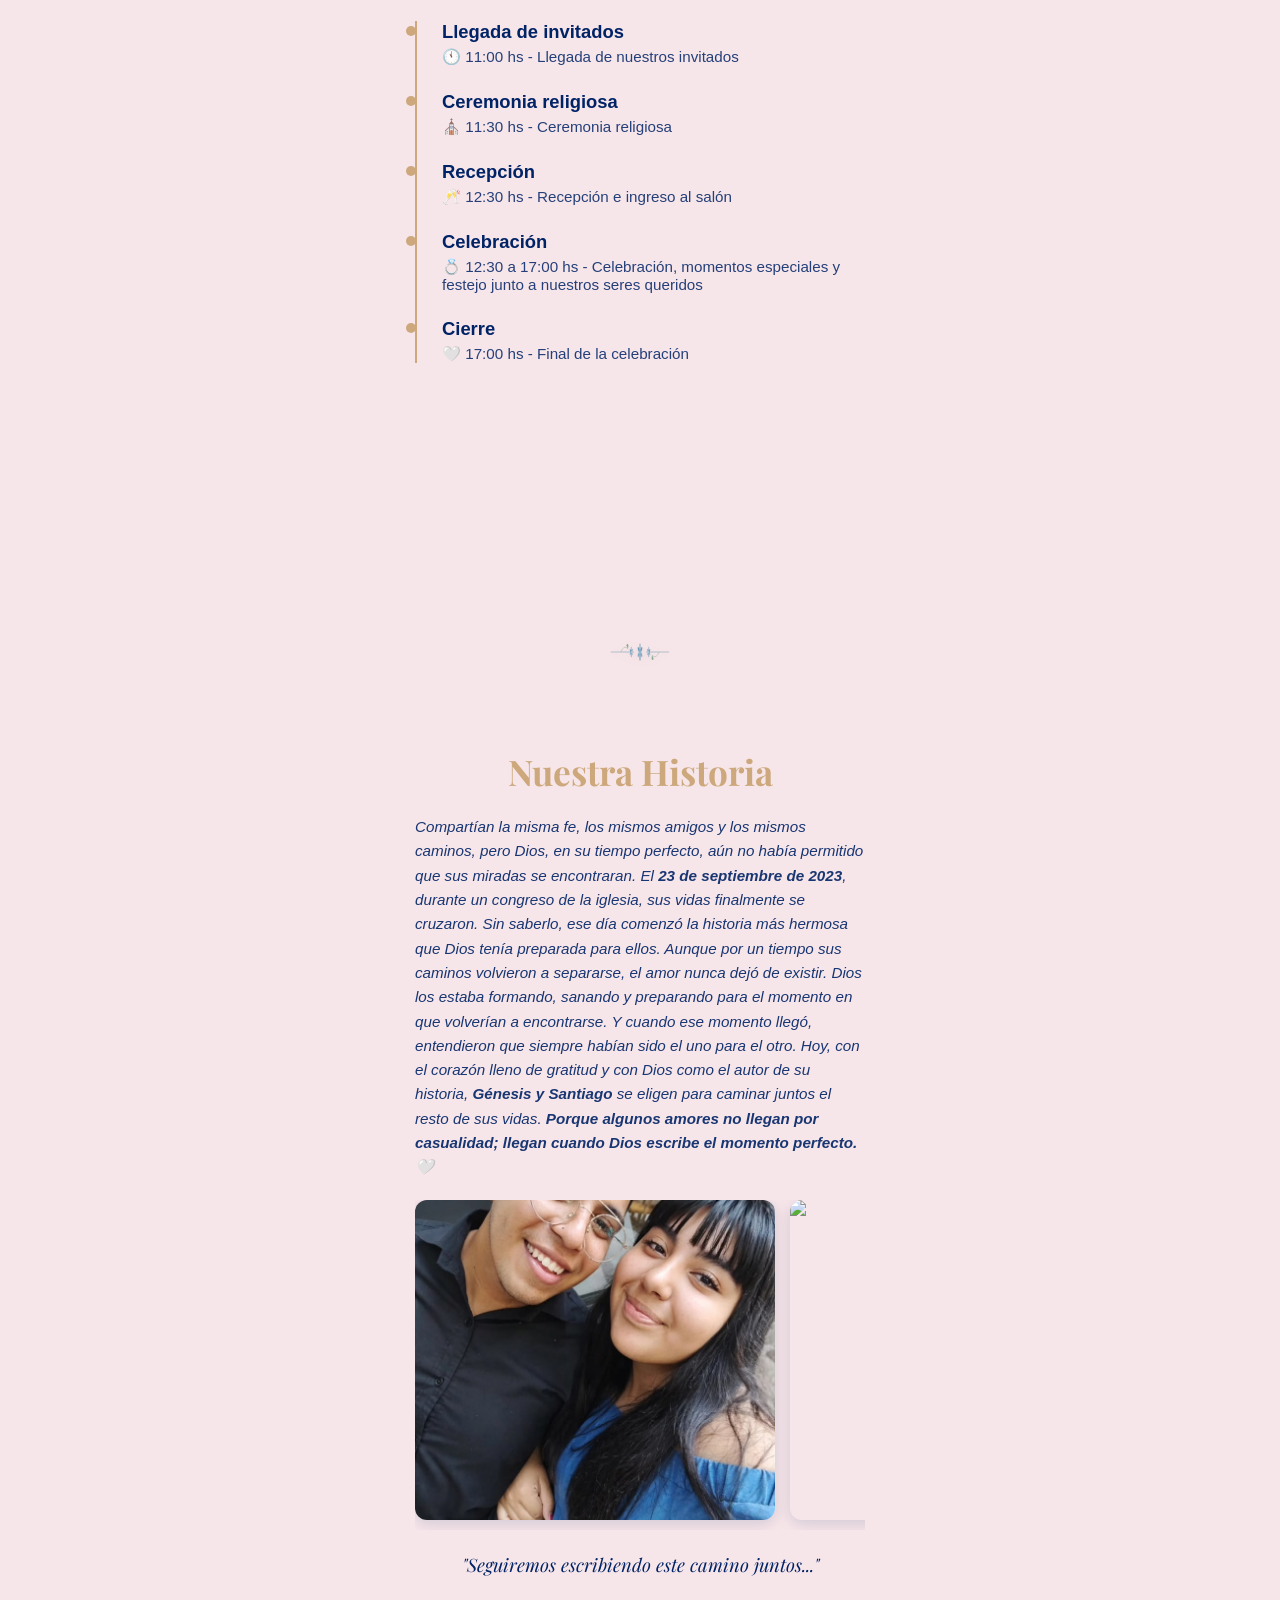
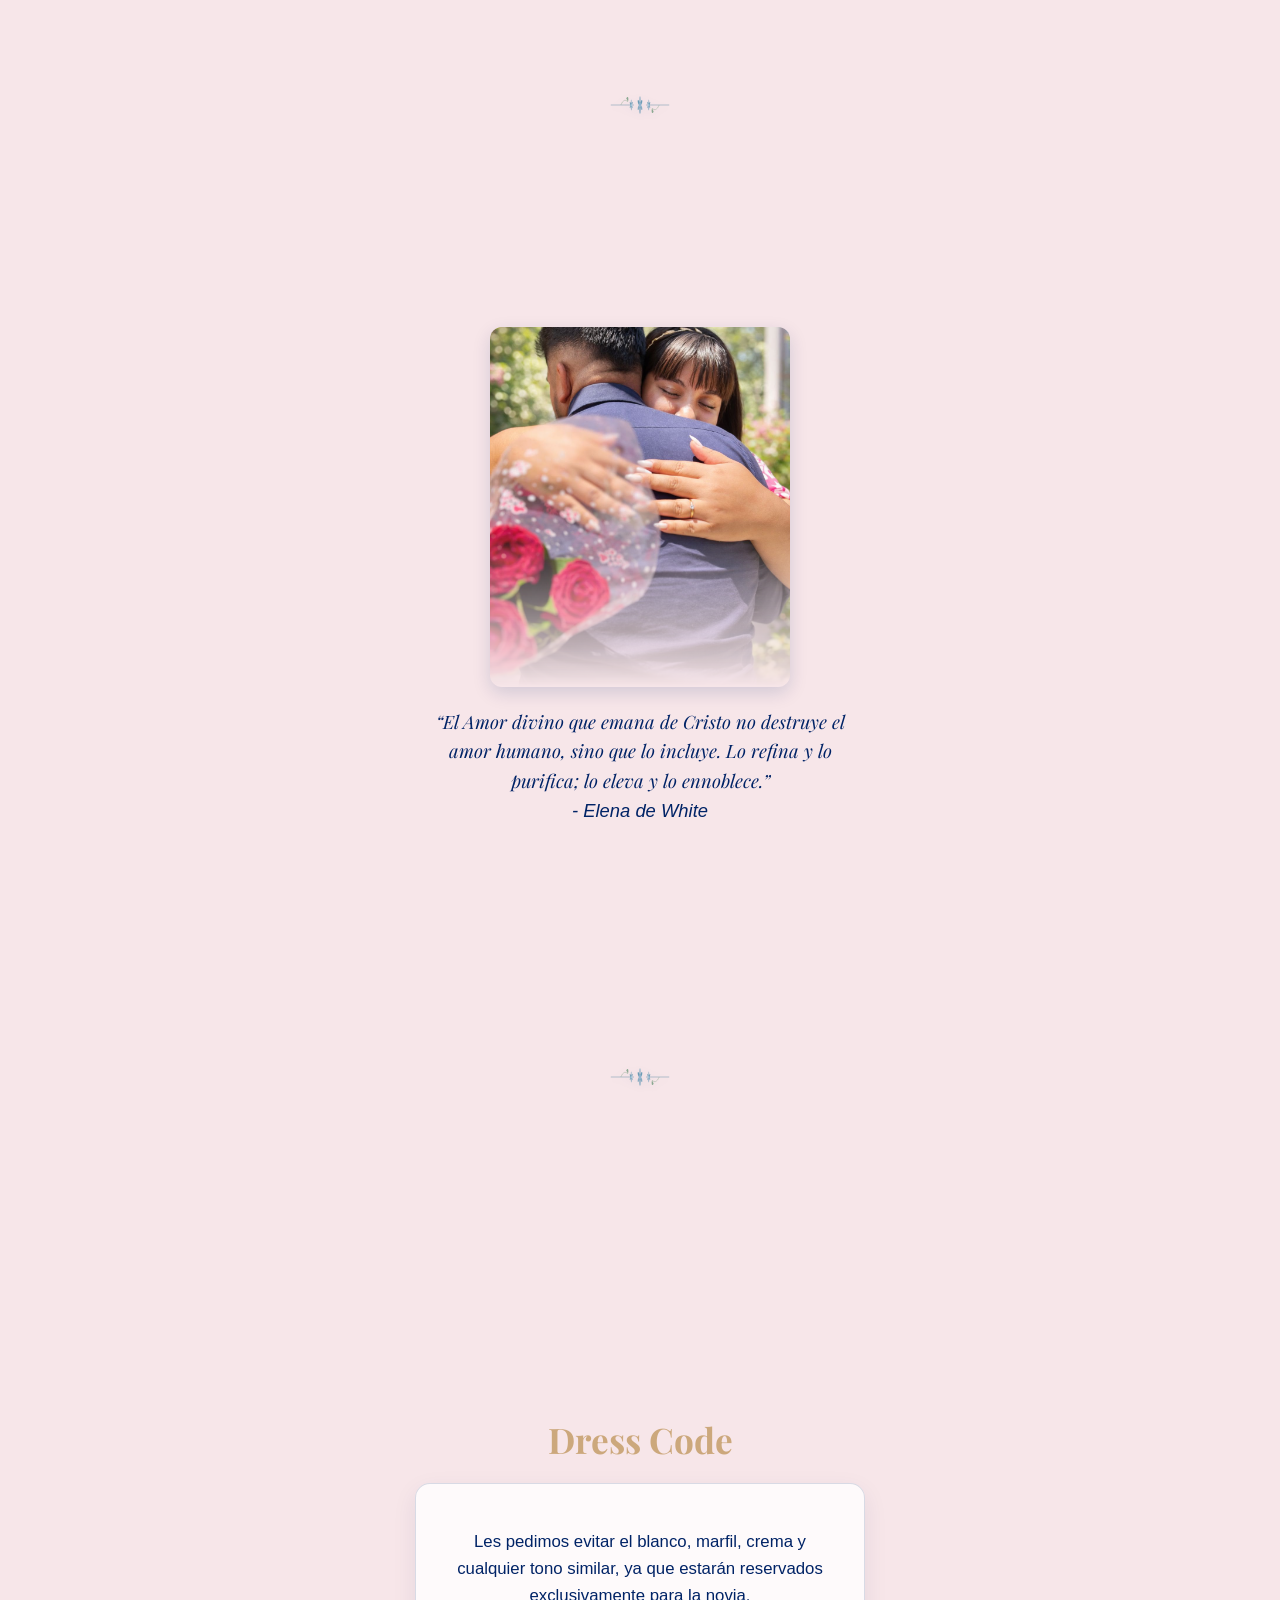
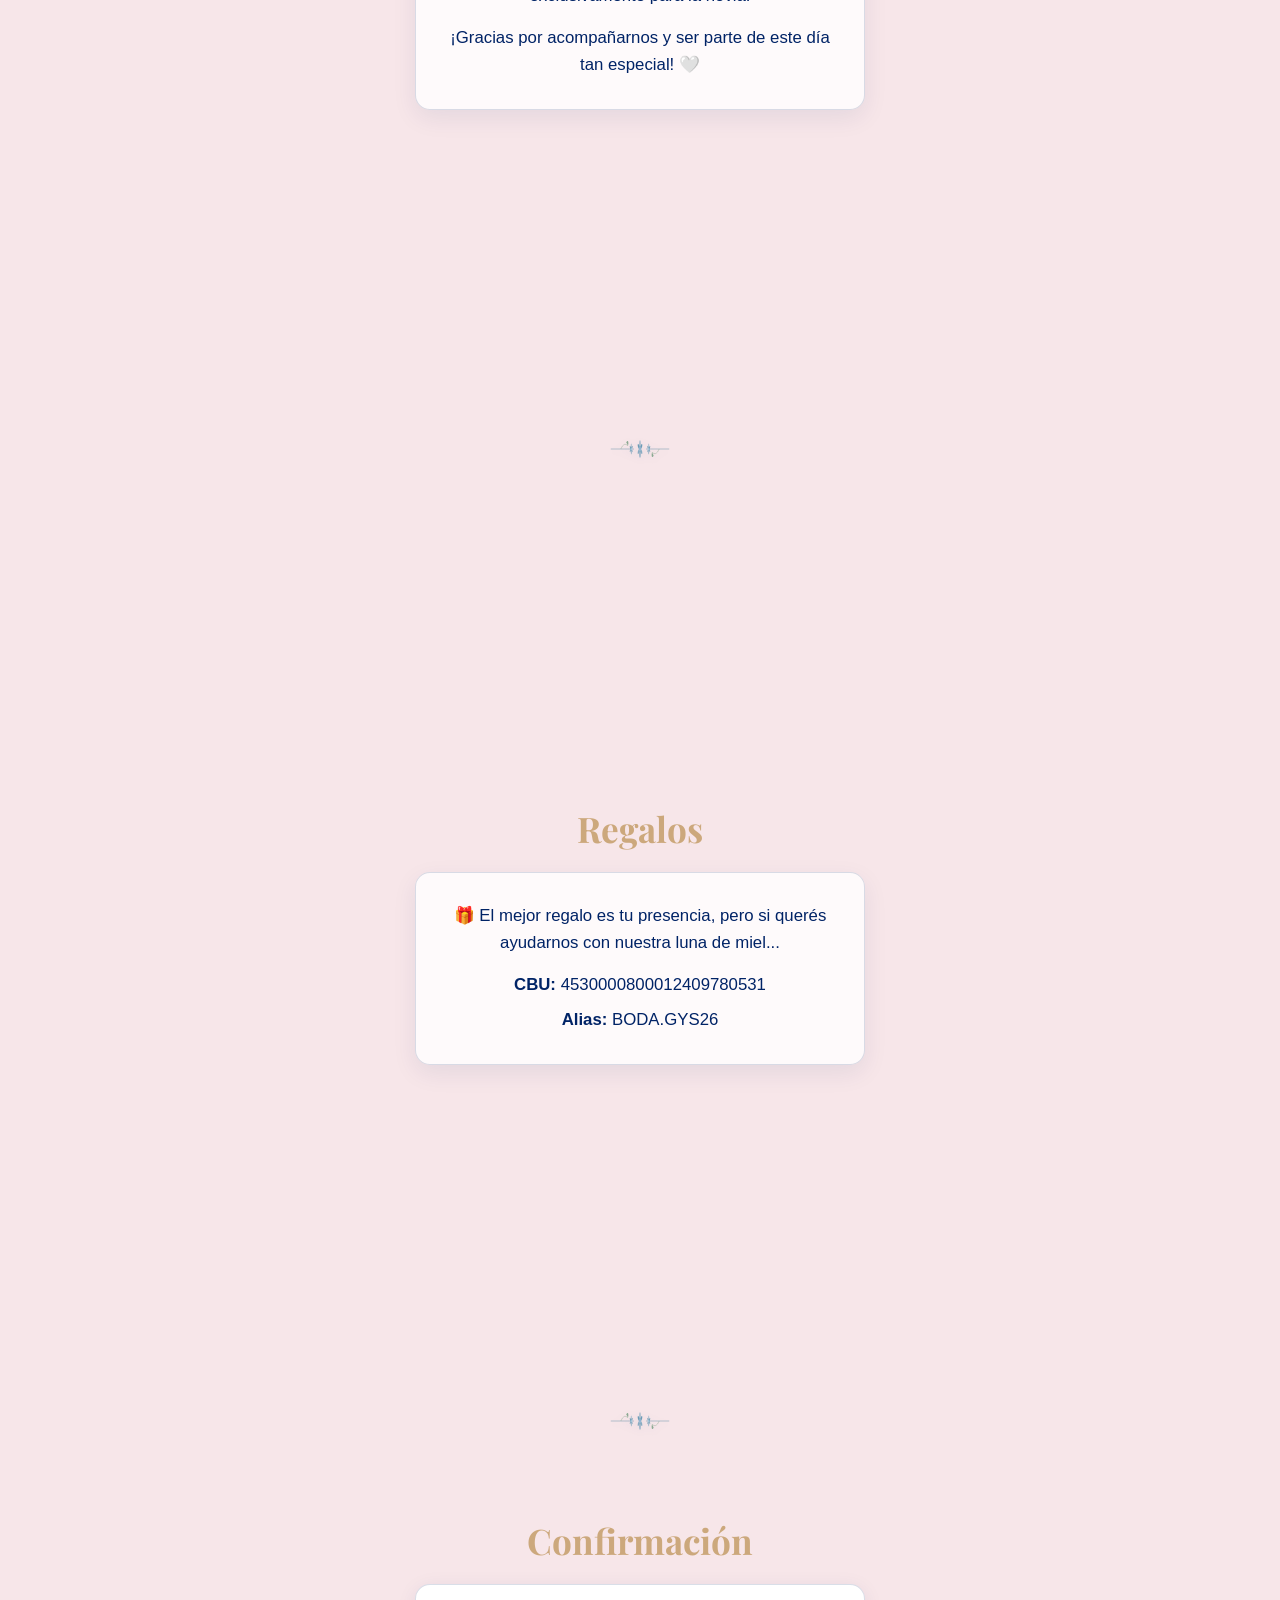
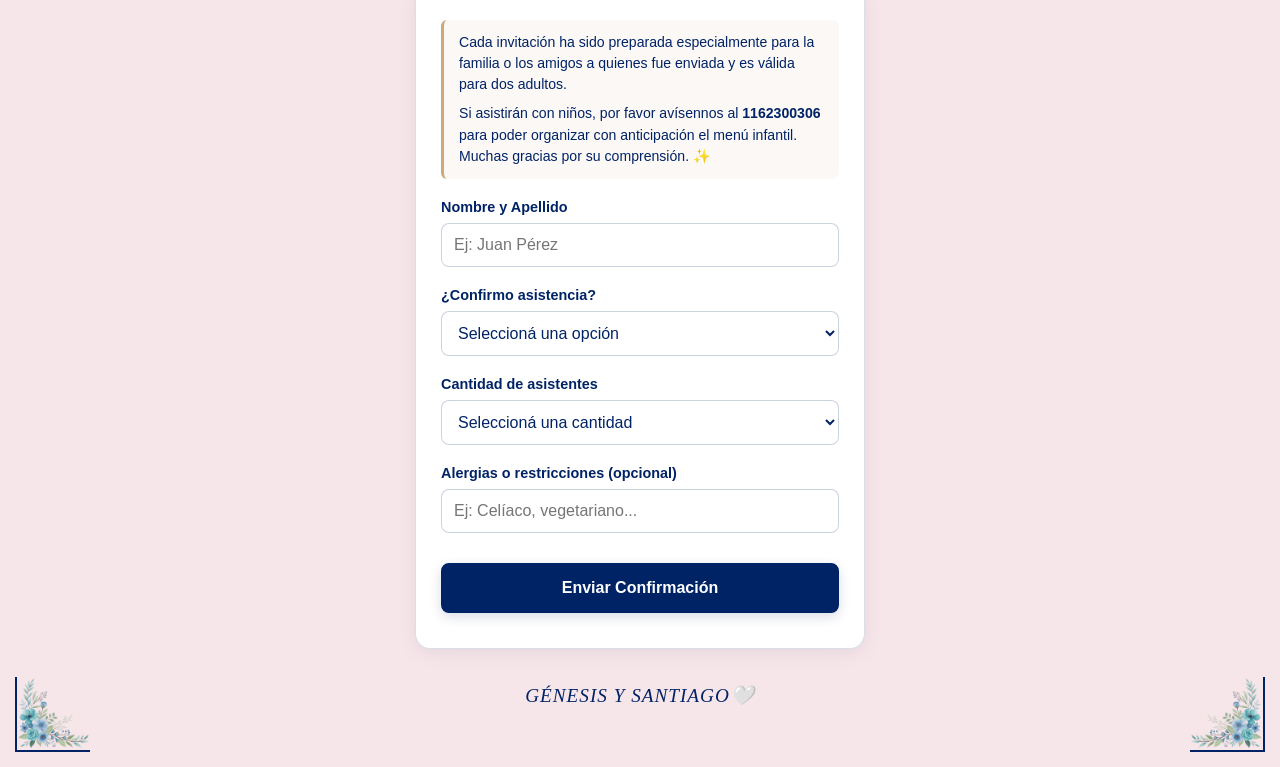
==== commit be8c0211: "ahora si, arreglod e maps" ====
--- a/index.html
+++ b/index.html
@@ -112,7 +112,7 @@
                         referrerpolicy="no-referrer-when-downgrade">
                     </iframe>
                 </div>    
-              <a href="https://www.google.com/maps/search/?api=1&query=Av.+Pedro+Dreyer+1425+Monte+Grande" target="_blank" class="btn-como-llegar">
+             <a href="https://www.google.com/maps/search/?api=1&query=Clahe+Eventos+Monte+Grande" target="_blank" class="btn-como-llegar">
                 📍 Cómo llegar con Google Maps
                 </a>
             </div>
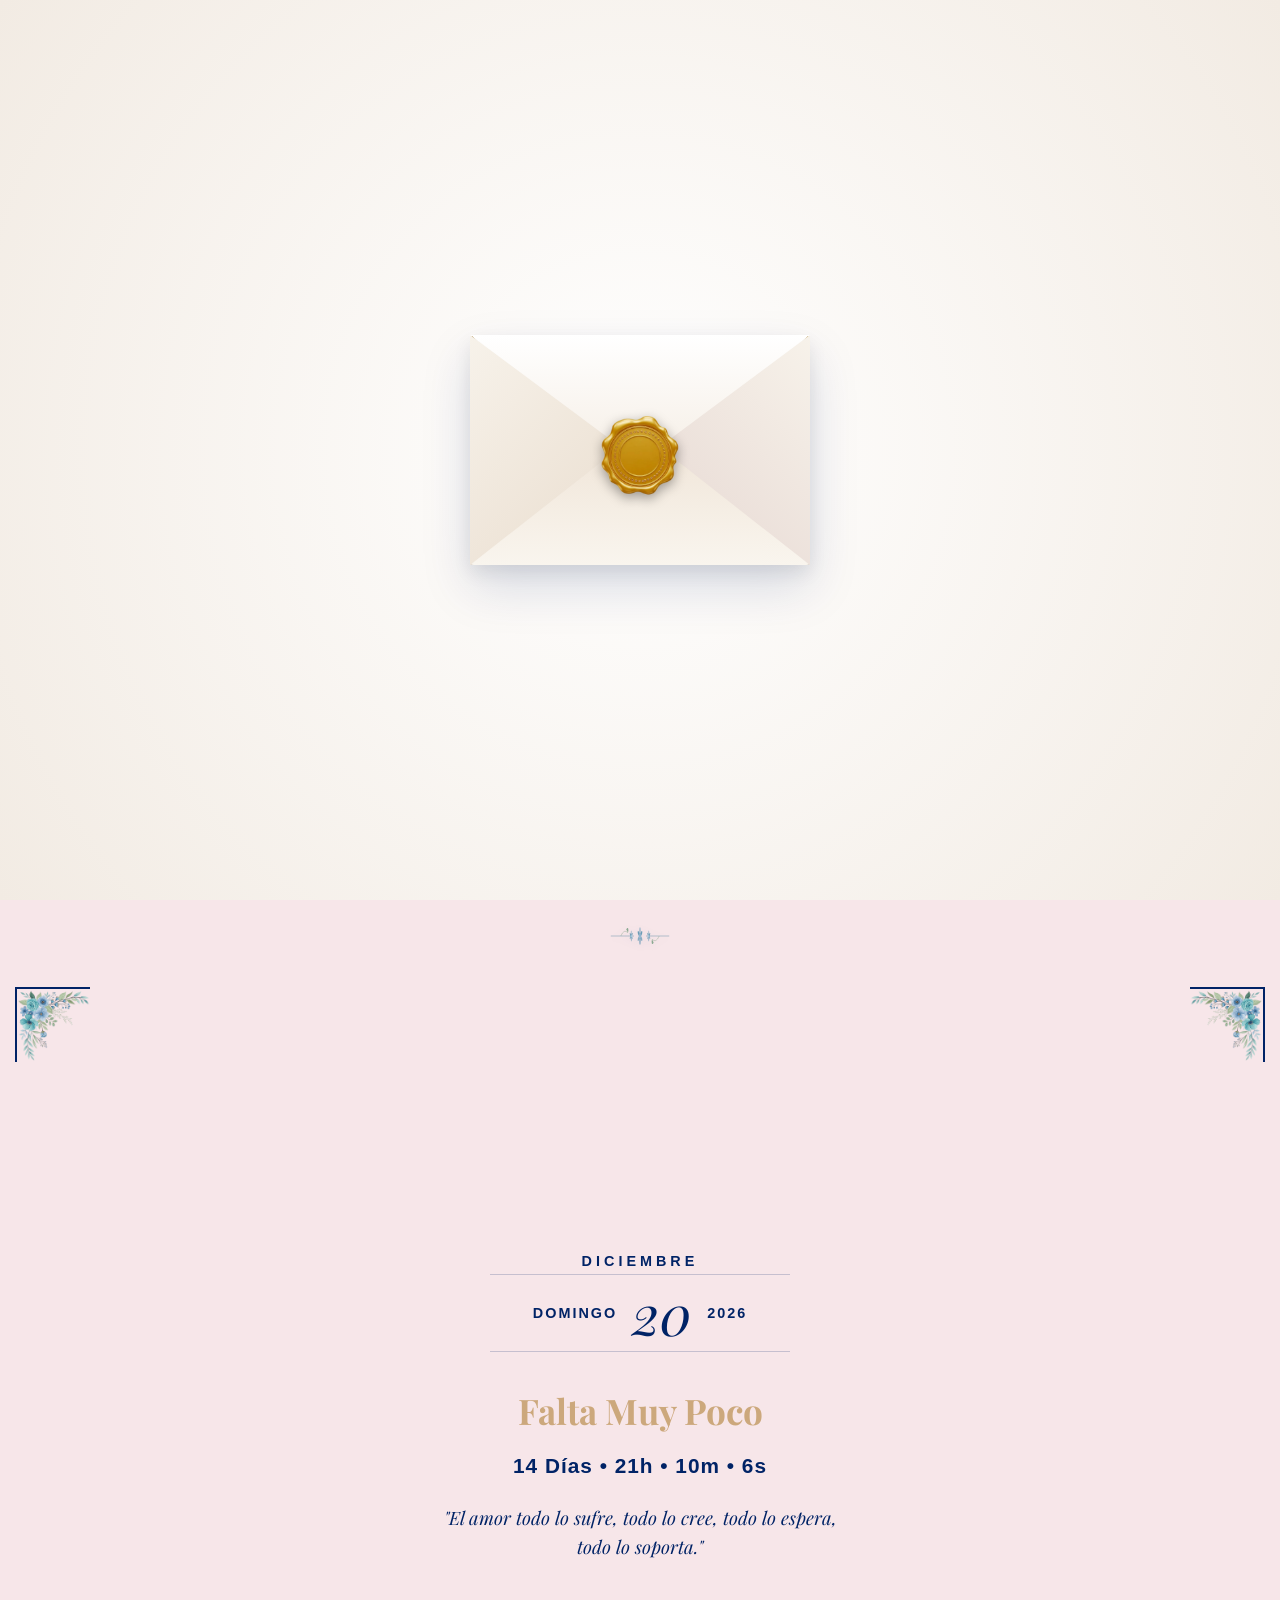
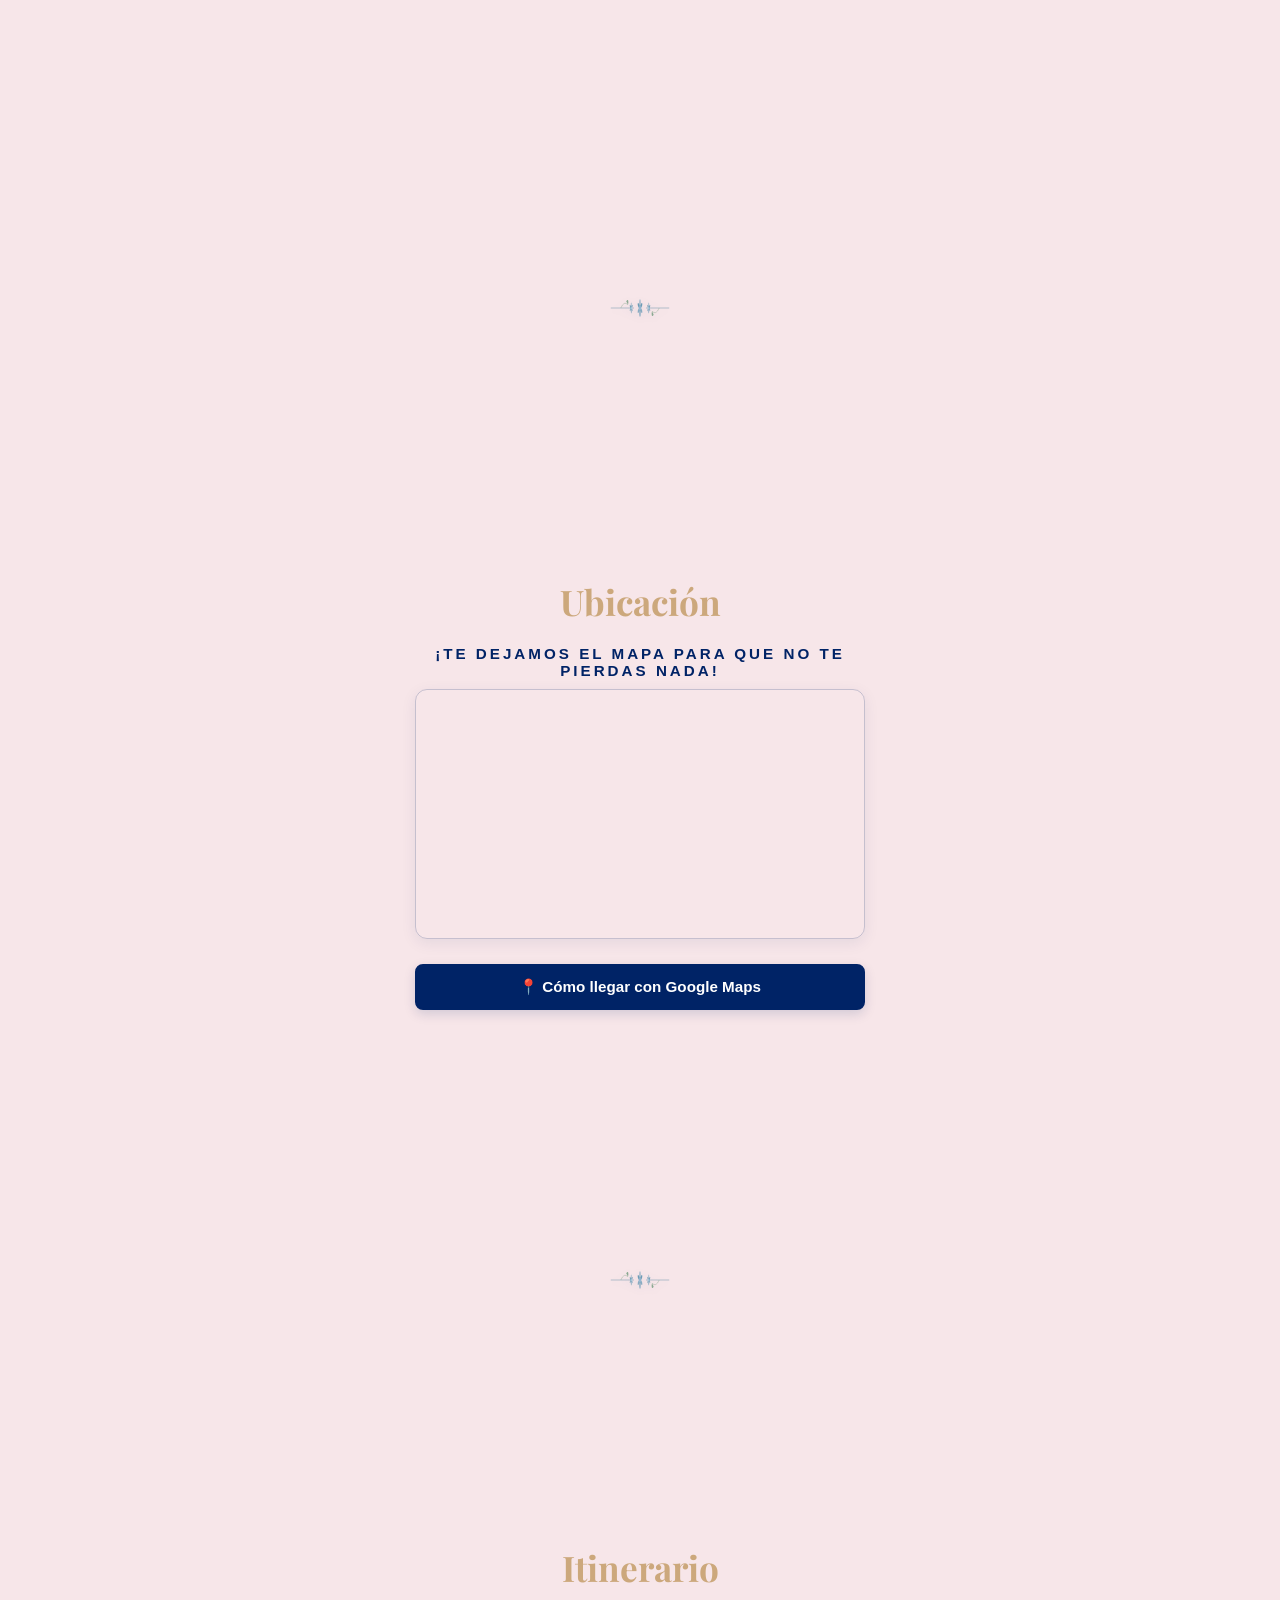
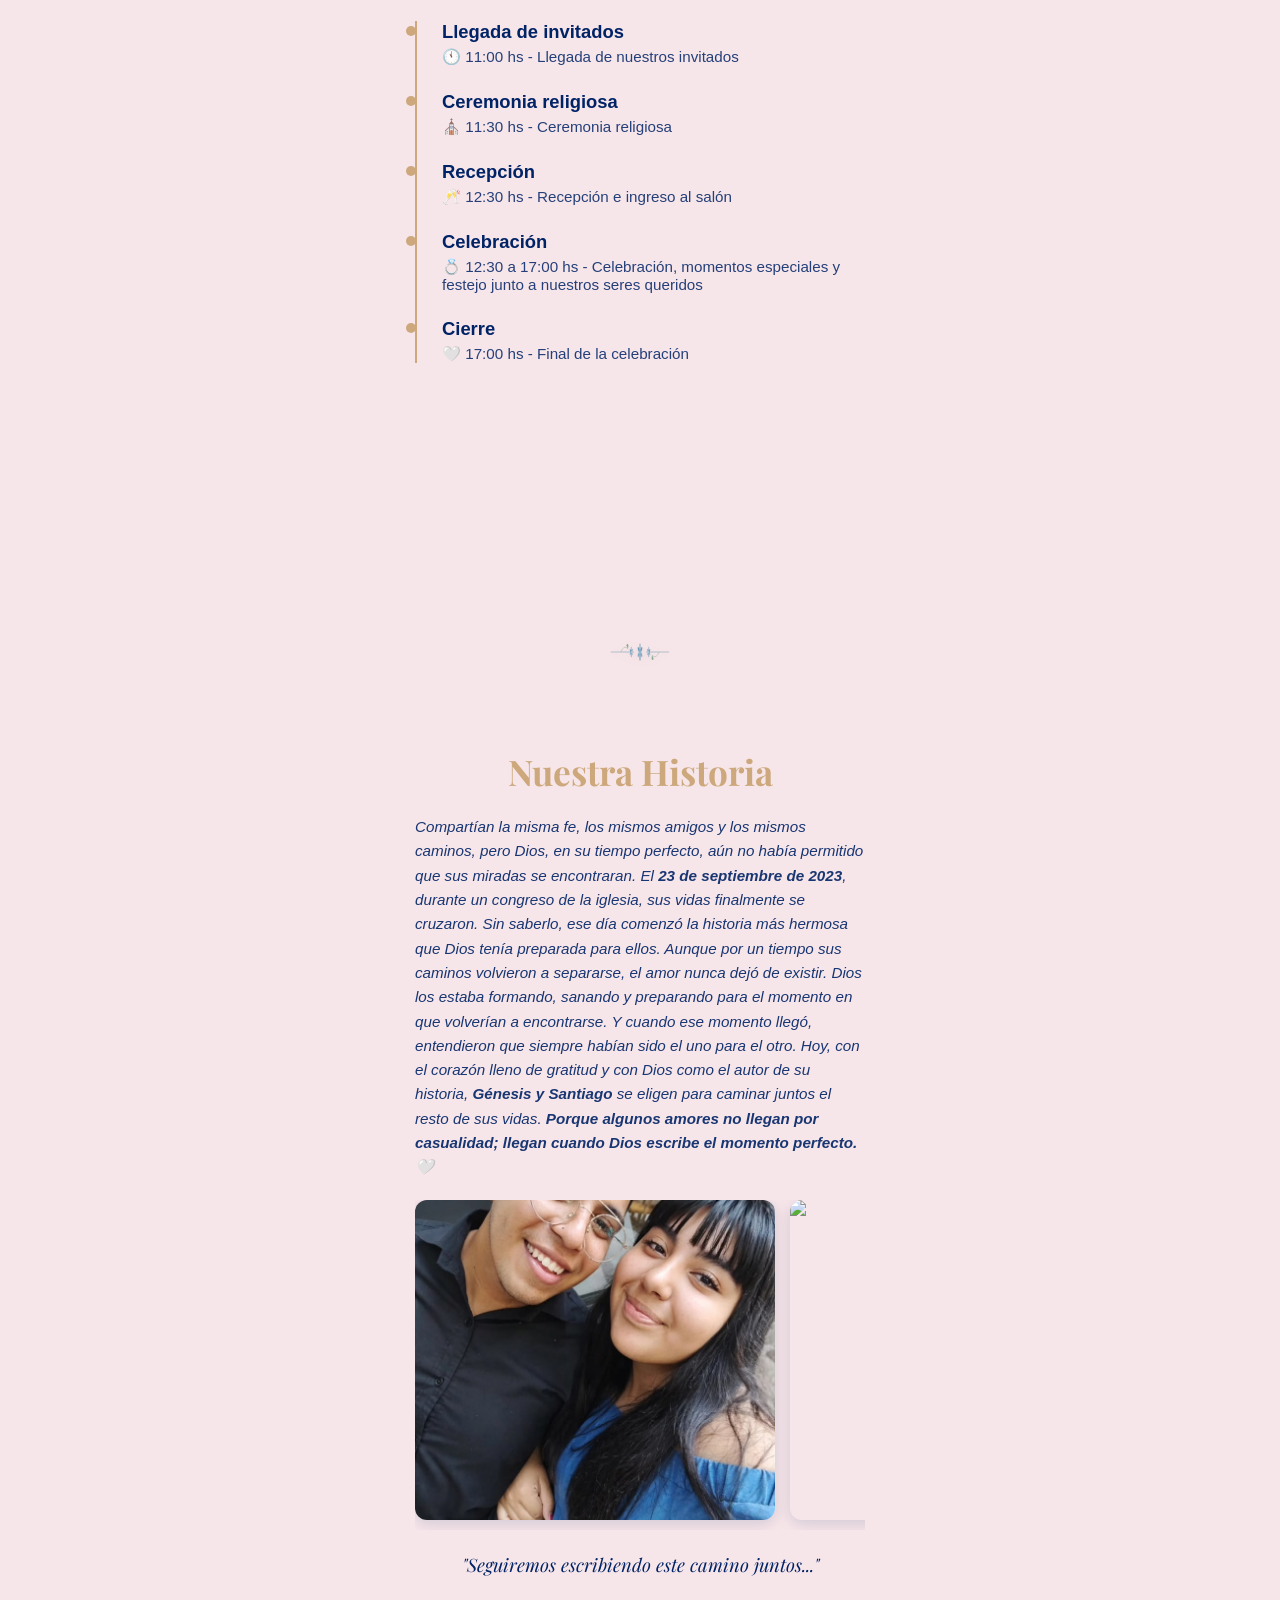
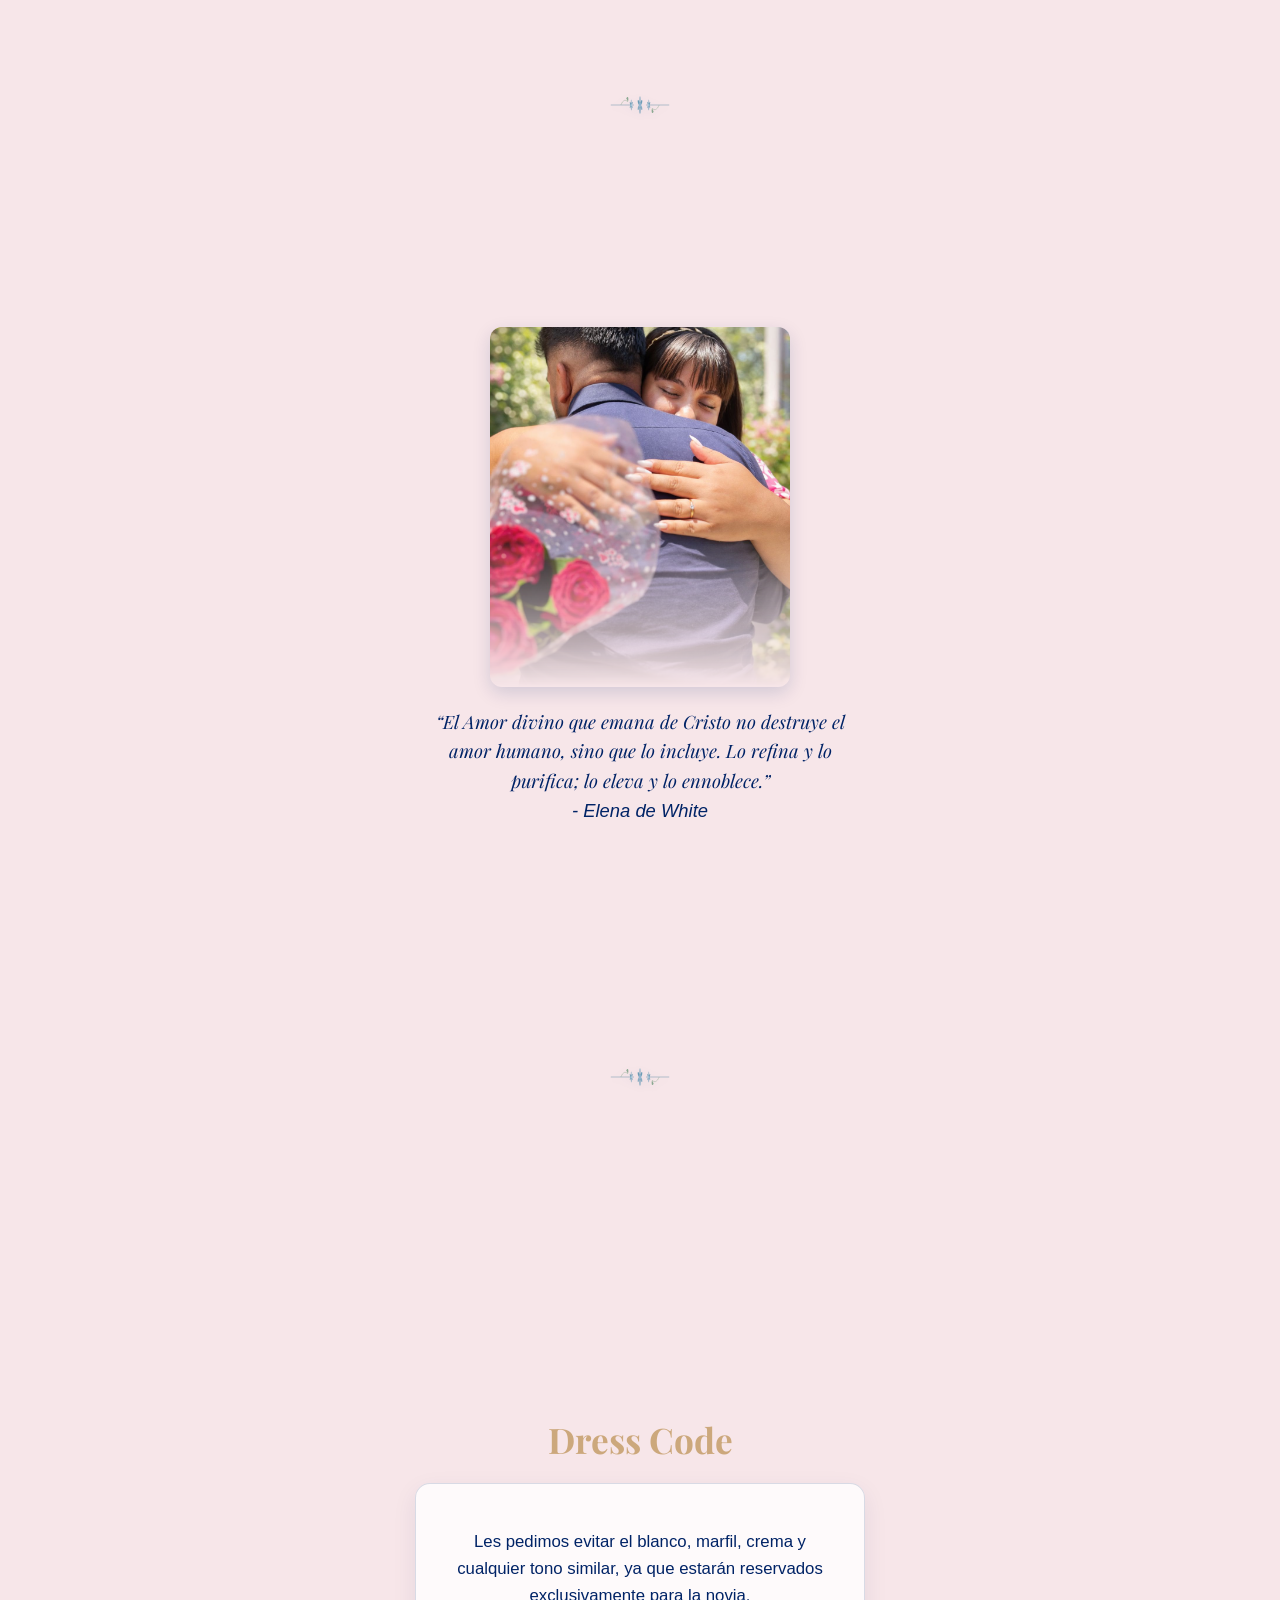
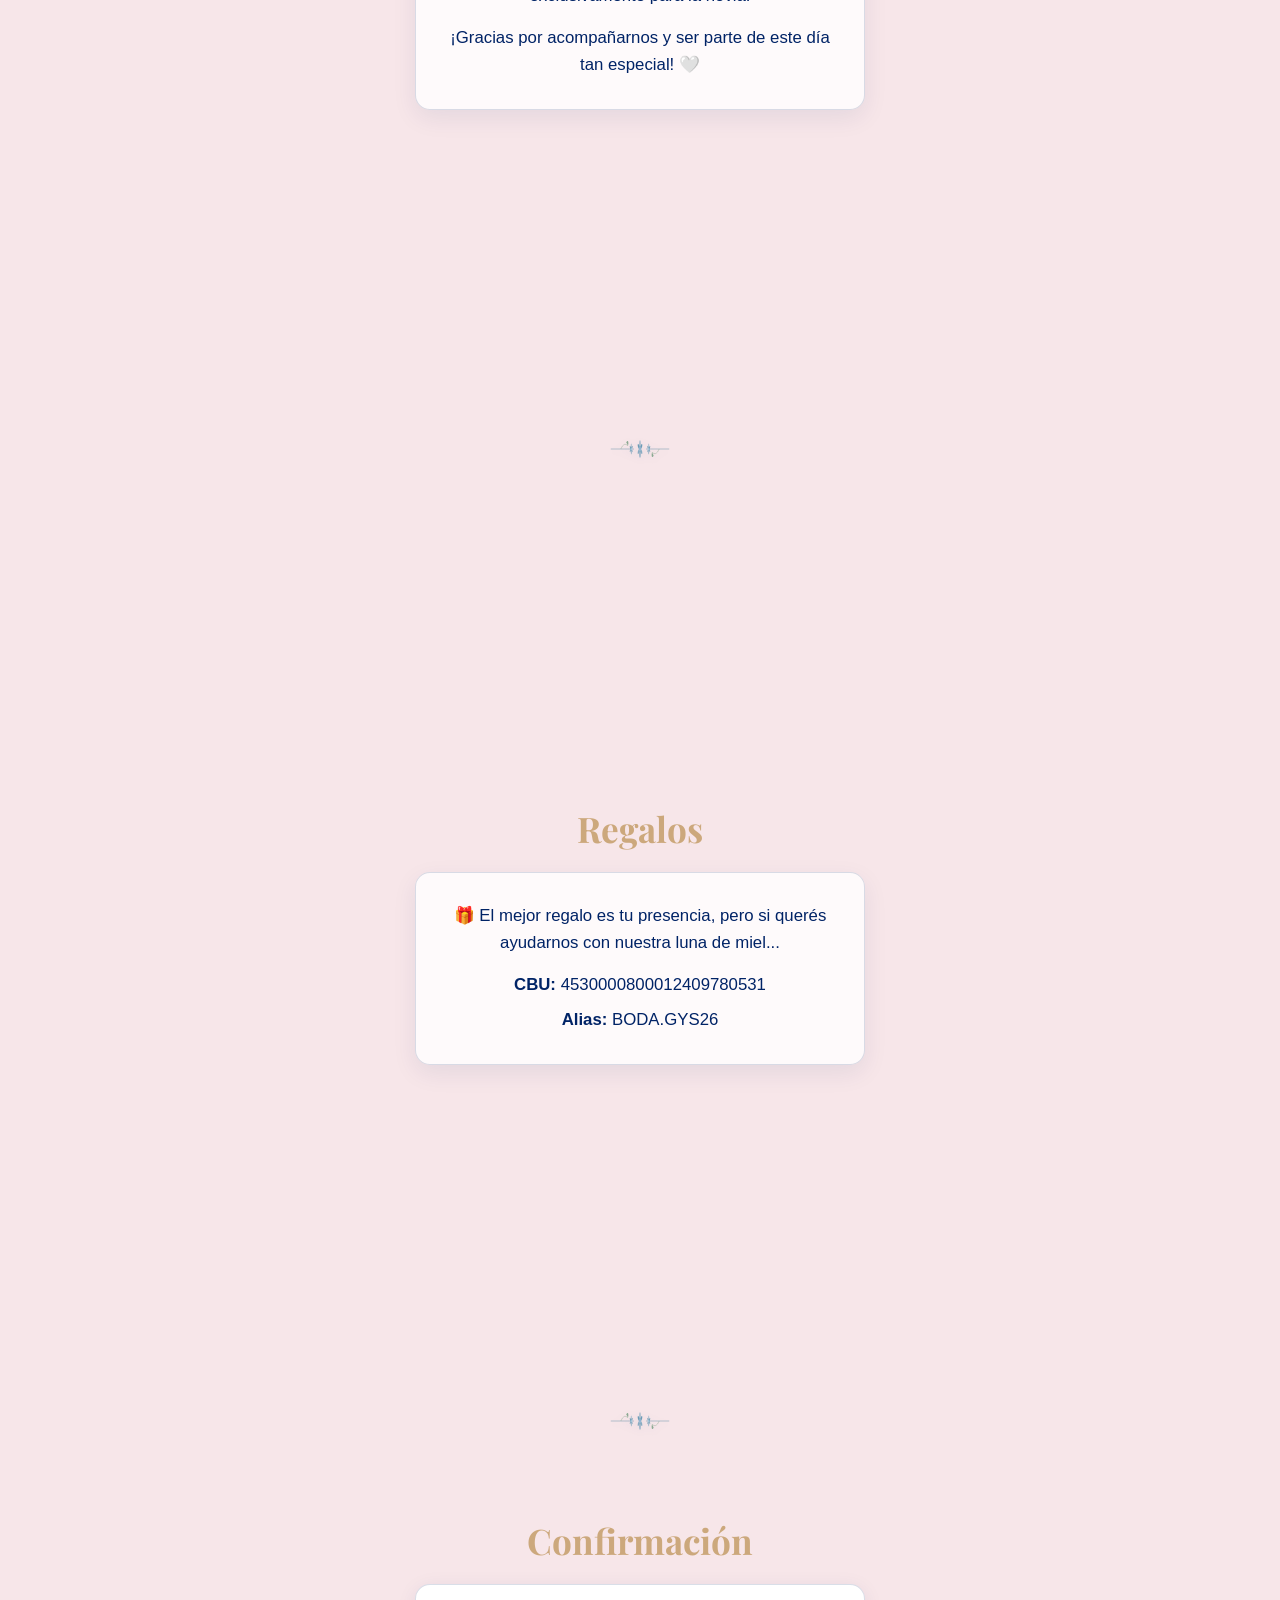
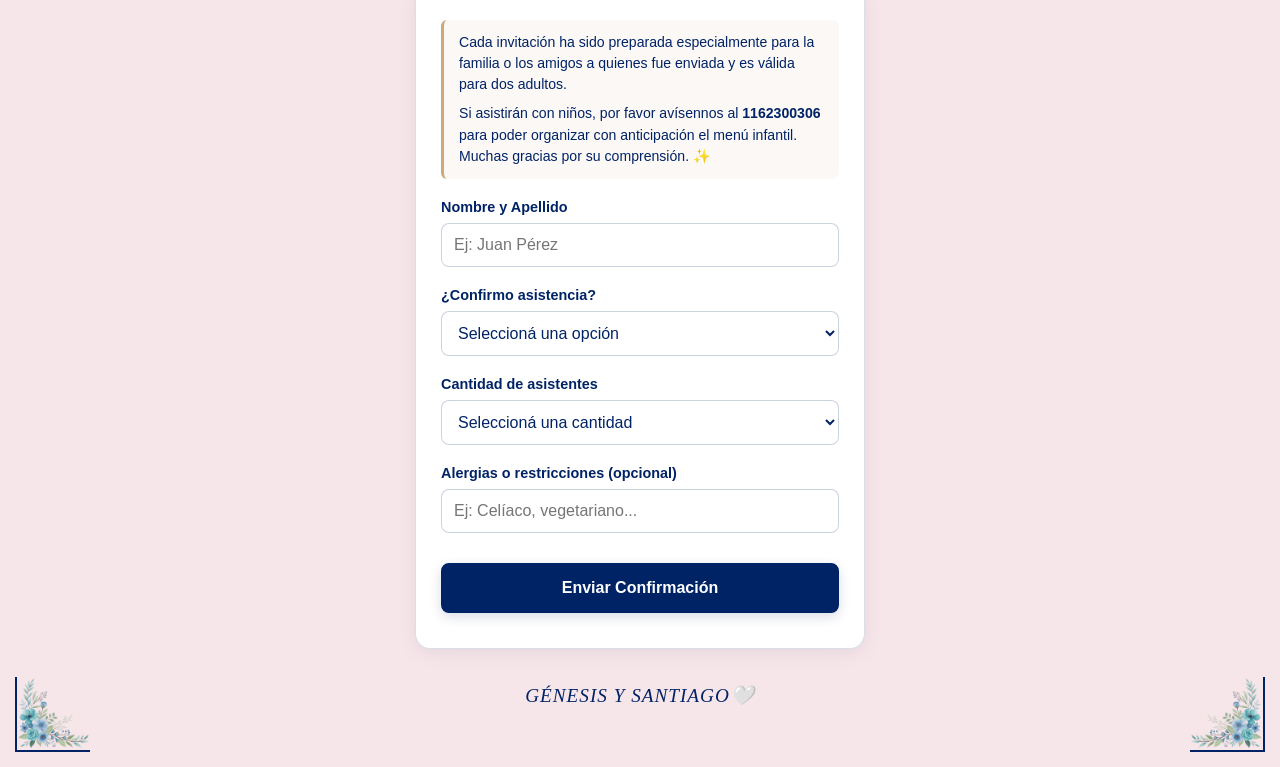
==== commit c1322e54: "ultimo arreglo en maps" ====
--- a/index.html
+++ b/index.html
@@ -103,7 +103,7 @@
                 <p class="subtitulo-seccion">¡Te dejamos el mapa para que no te pierdas nada!</p> 
                 <div class="contenedor-mapa">
                     <iframe 
-                        src="https://www.google.com/maps/embed?pb=!1m18!1m12!1m3!1d3275.467888806509!2d-58.4800366!3d-34.8193437!2m3!1f0!2f0!3f0!3m2!1i1024!2i768!4f13.1!3m3!1m2!1s0x95bcd153f31952e7%3A0xb36ef554a9d70233!2sClahe%20Eventos!5e0!3m2!1ses-419!2sar!4v1721345600000!5m2!1ses-419!2sar" 
+                        src="https://www.google.com/maps/embed?pb=!1m18!1m12!1m3!1d3274.6533696802303!2d-58.47566109999999!3d-34.8398068!2m3!1f0!2f0!3f0!3m2!1i1024!2i768!4f13.1!3m3!1m2!1s0x95bcd1372db90aff%3A0xf5a5a4a7bccf5369!2sClahe%20eventos%20Monte%20Grande!5e0!3m2!1ses!2sar!4v1785618013242!5m2!1ses!2sar" 
                         width="100%" 
                         height="250" 
                         style="border:0;" 
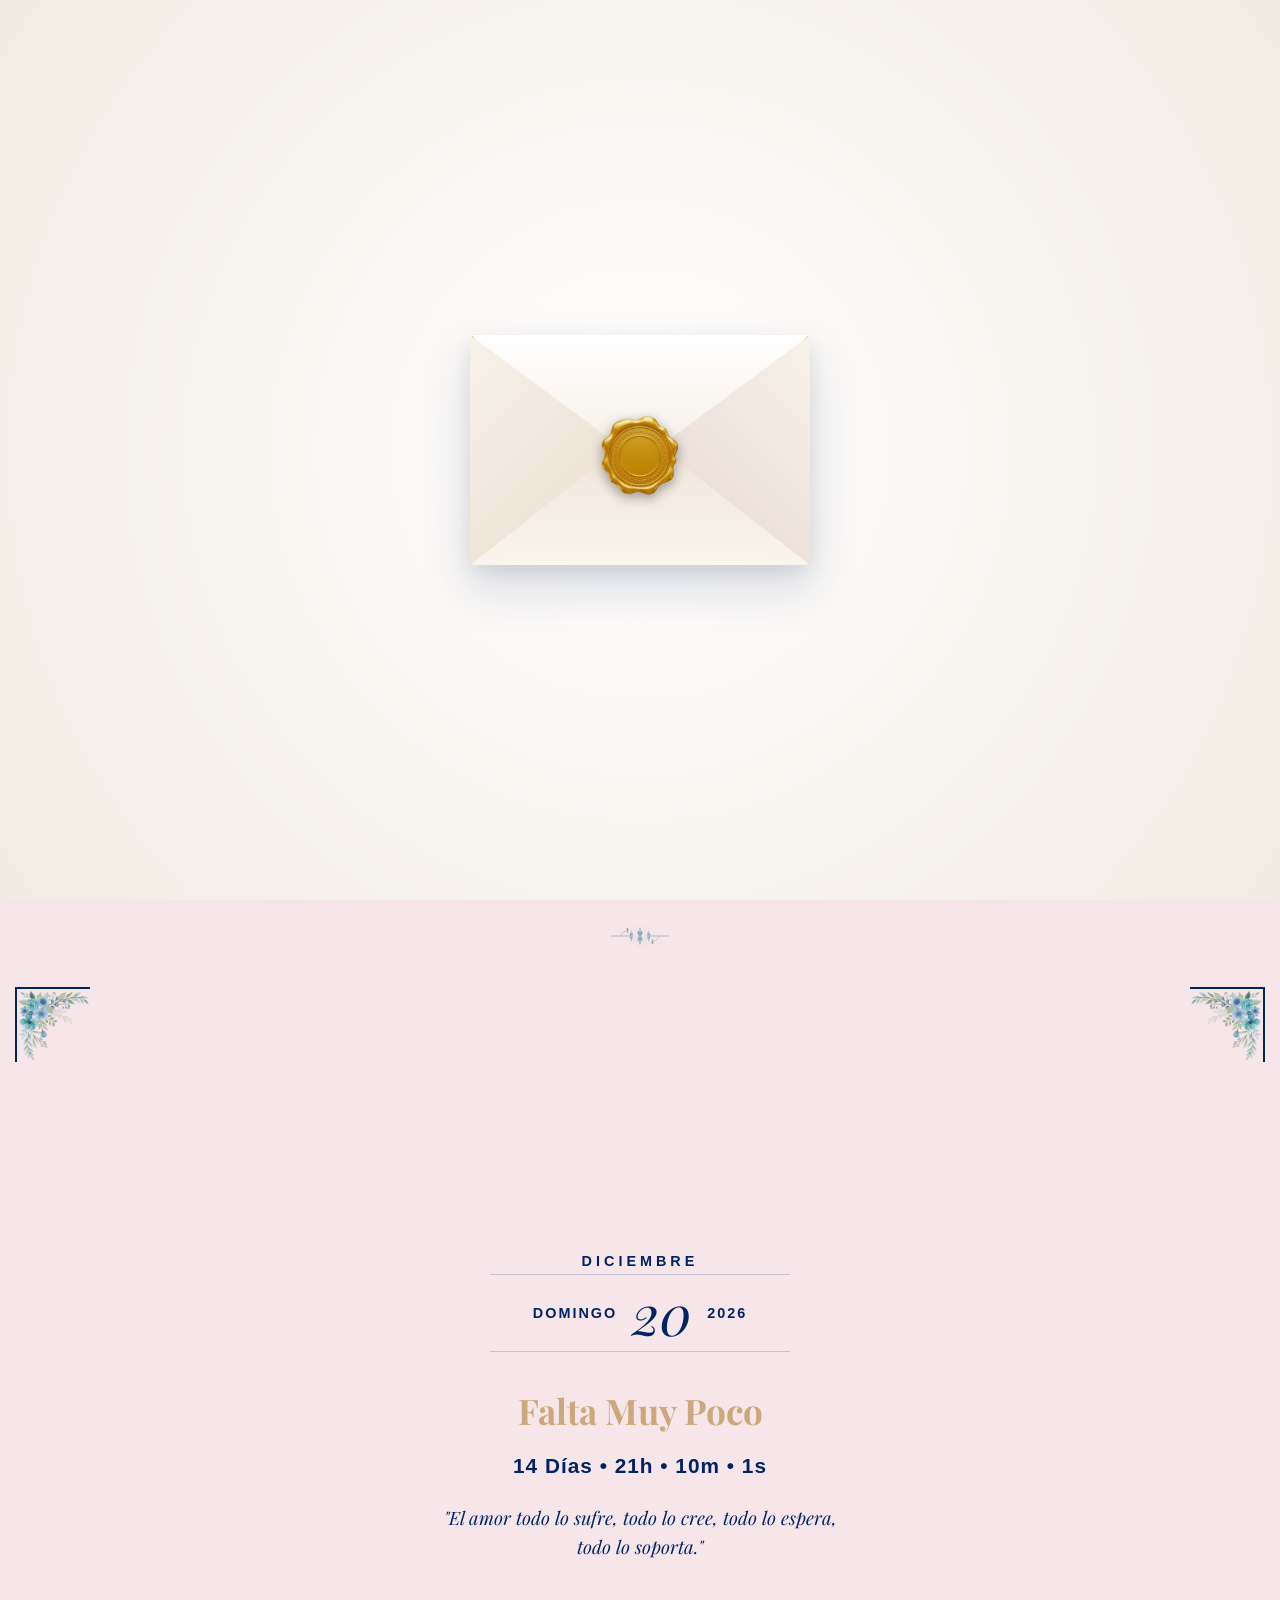
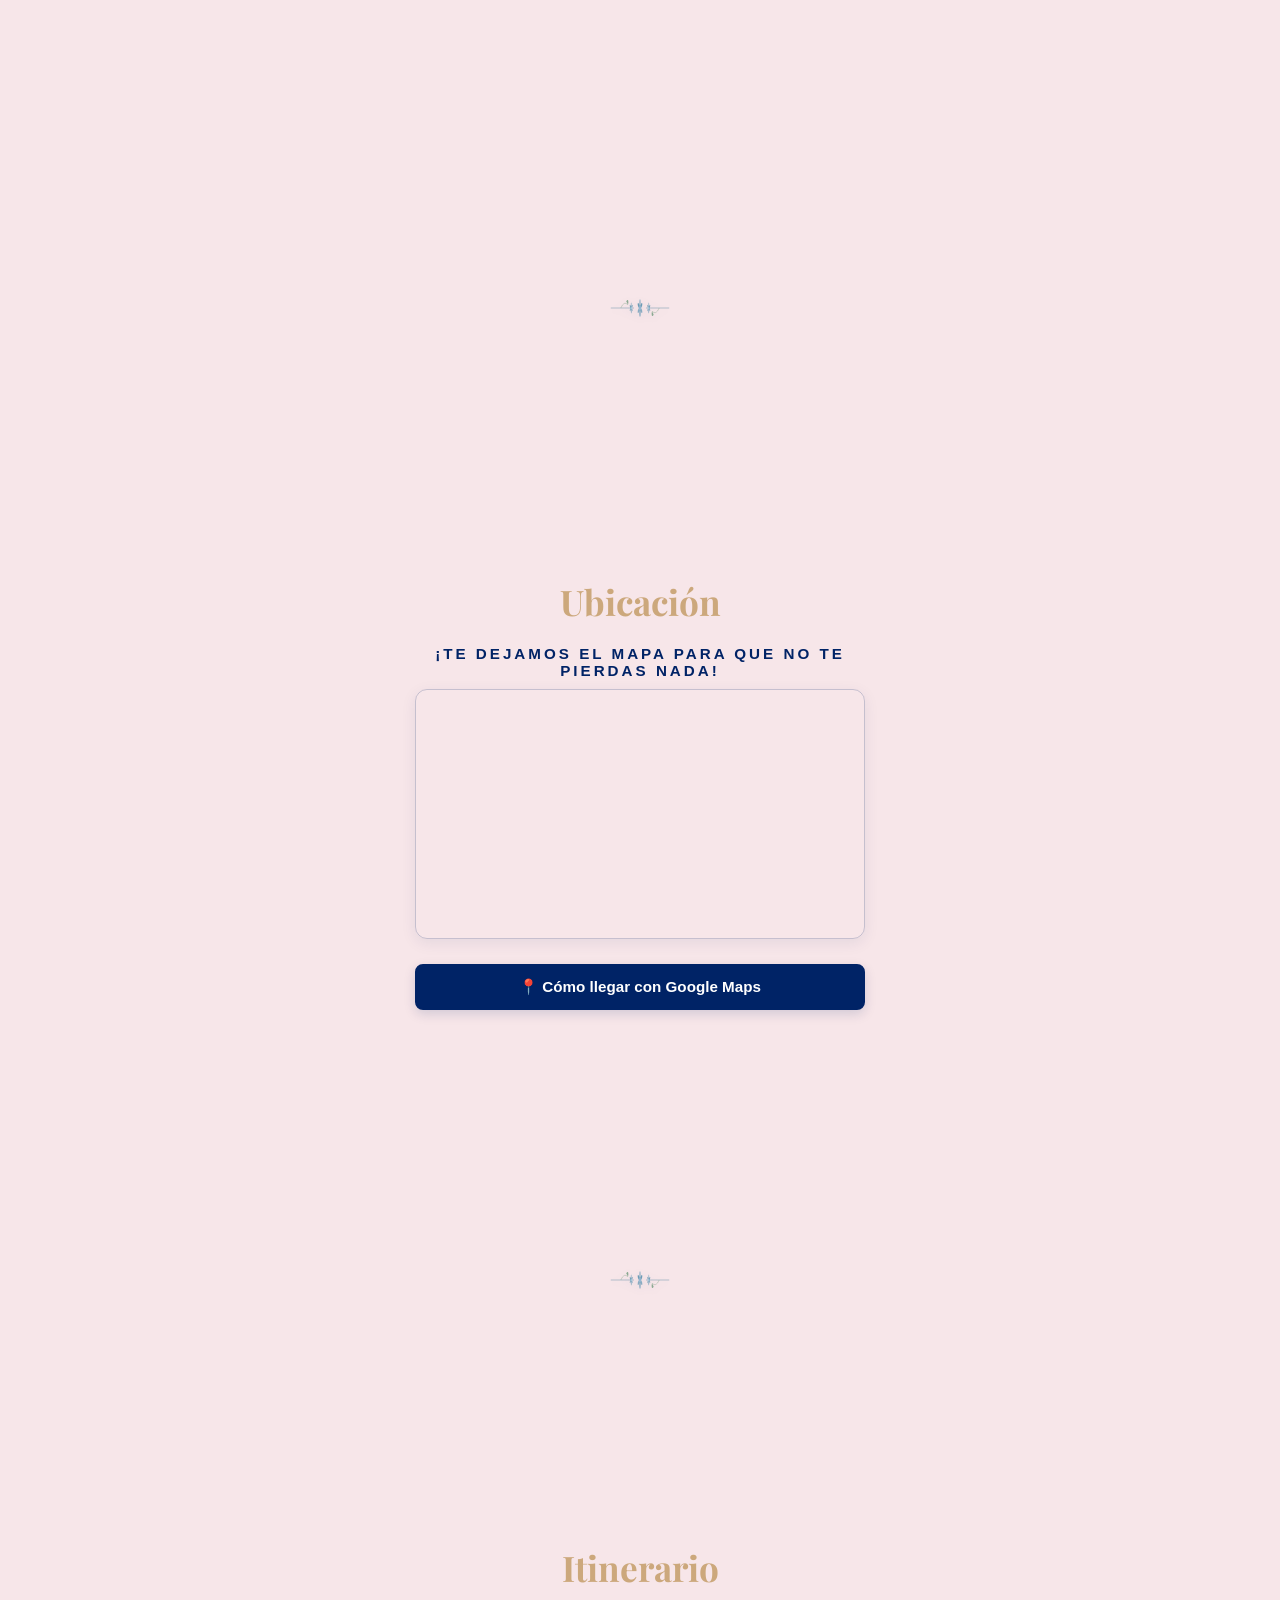
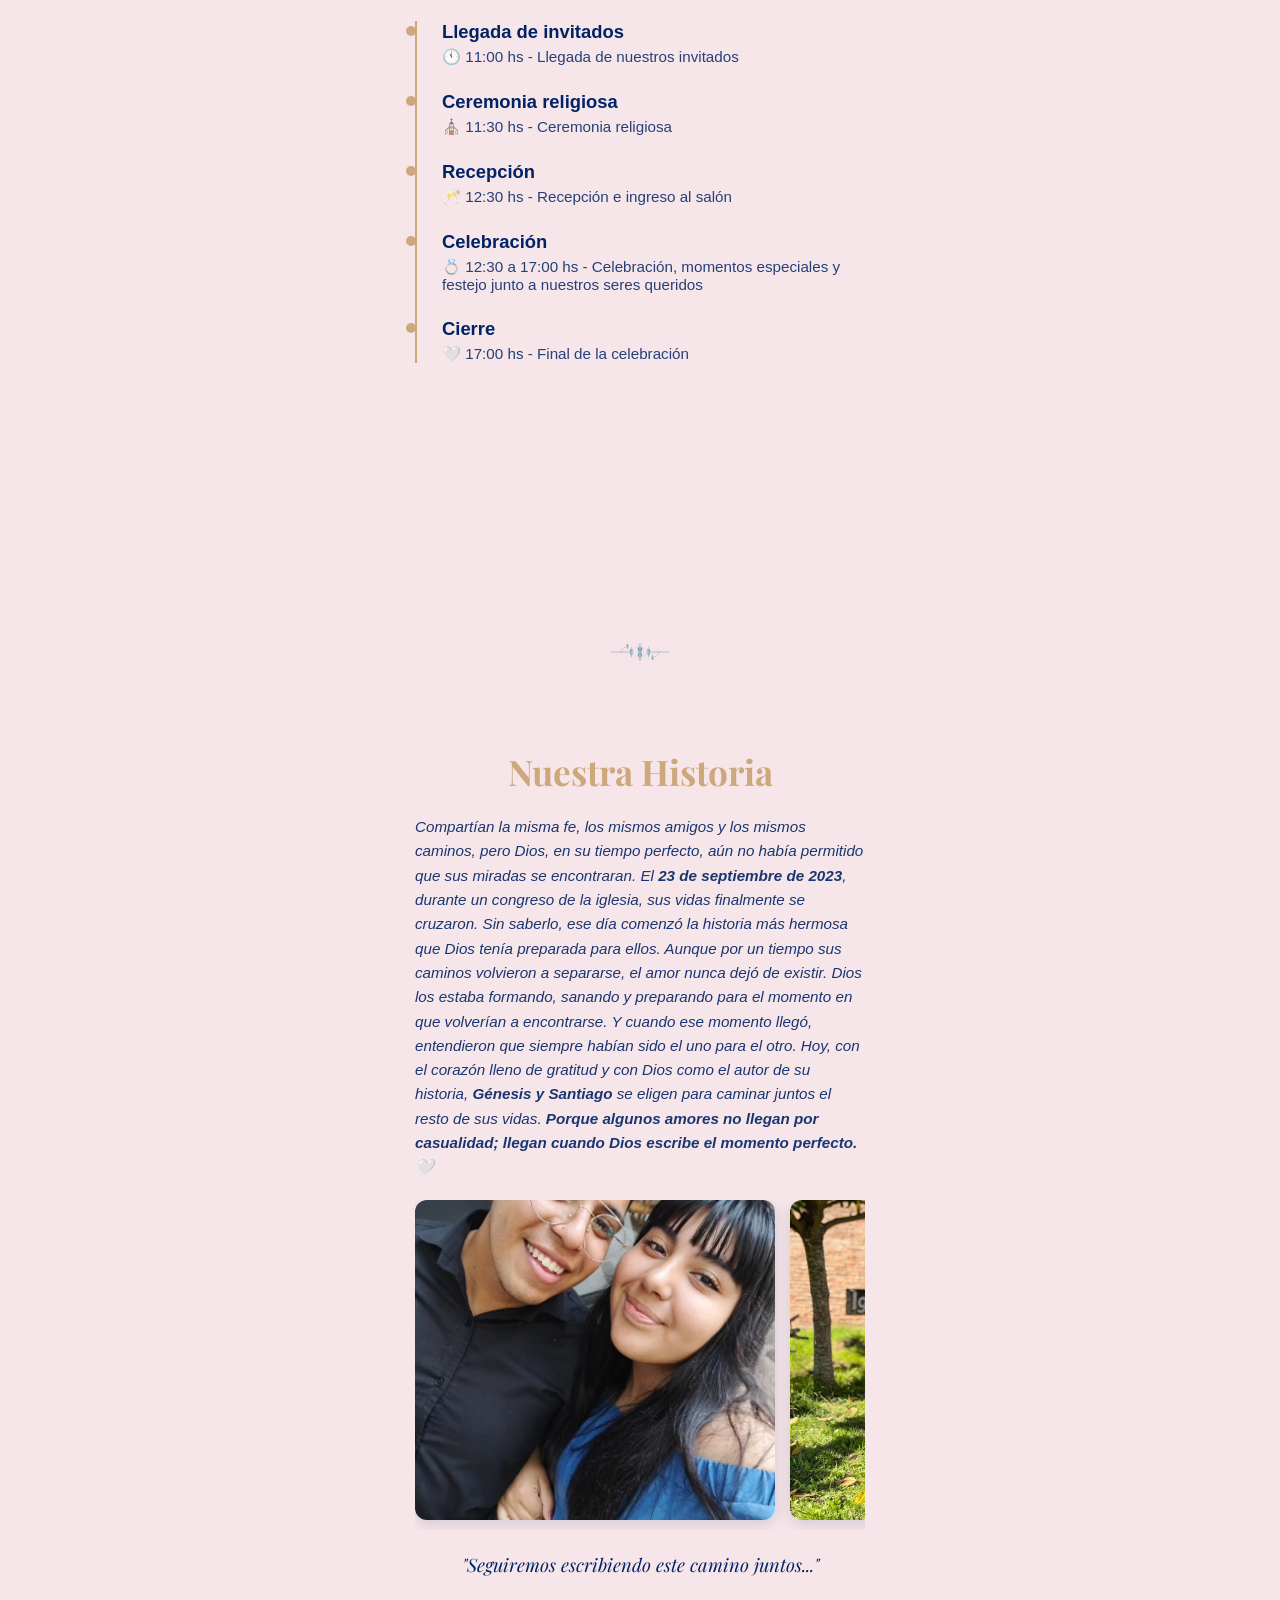
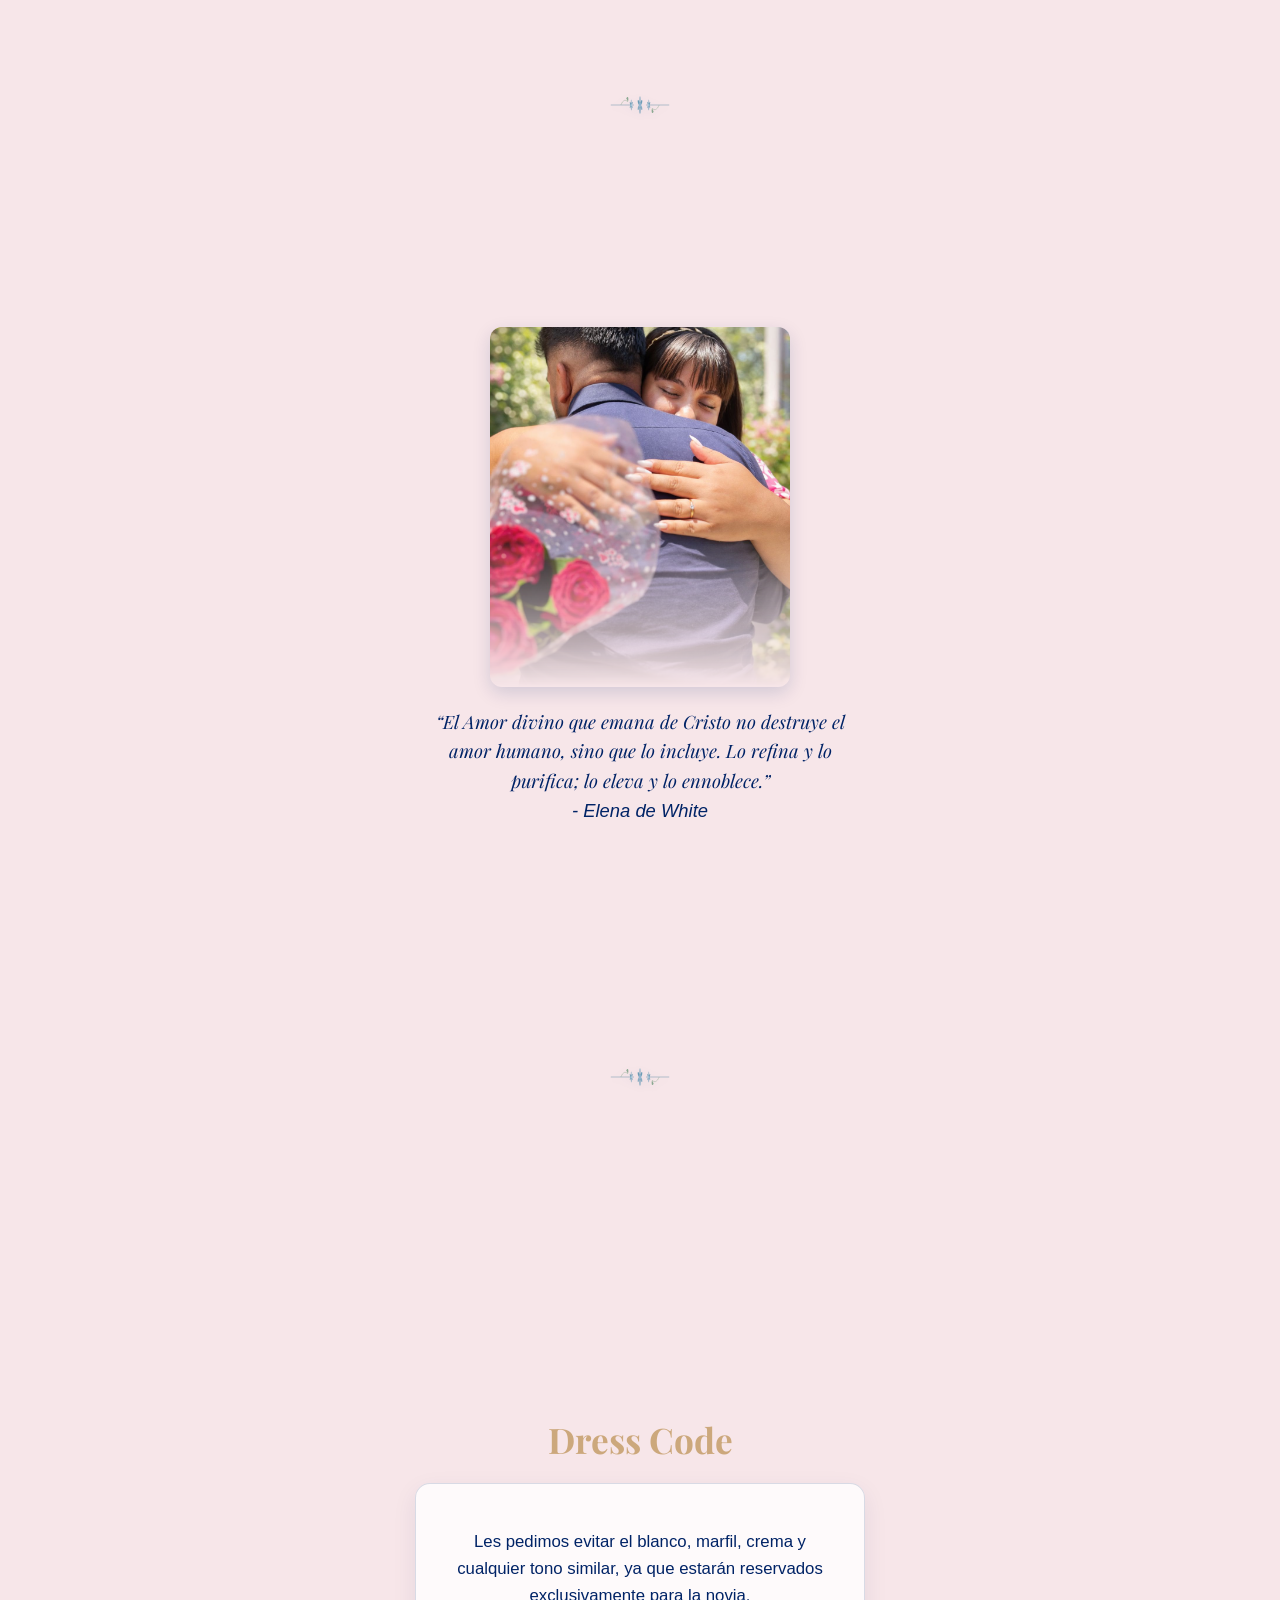
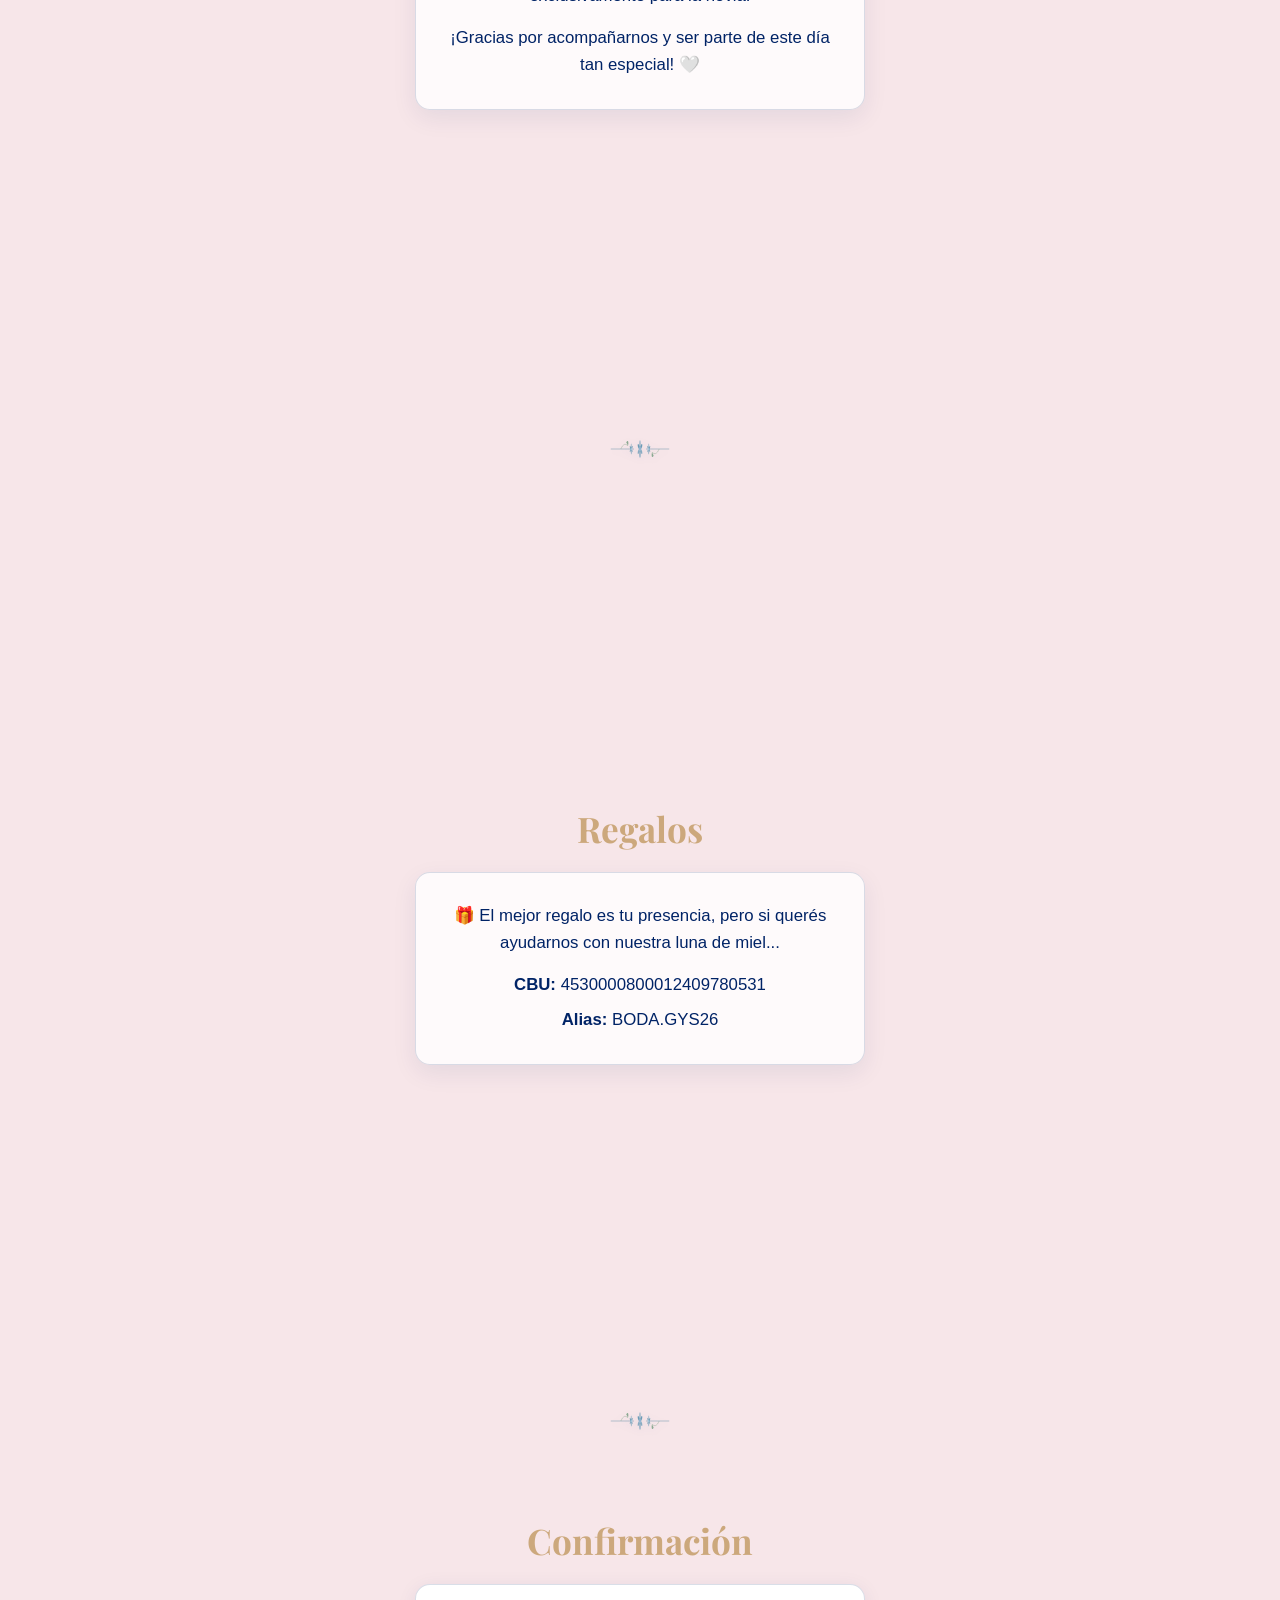
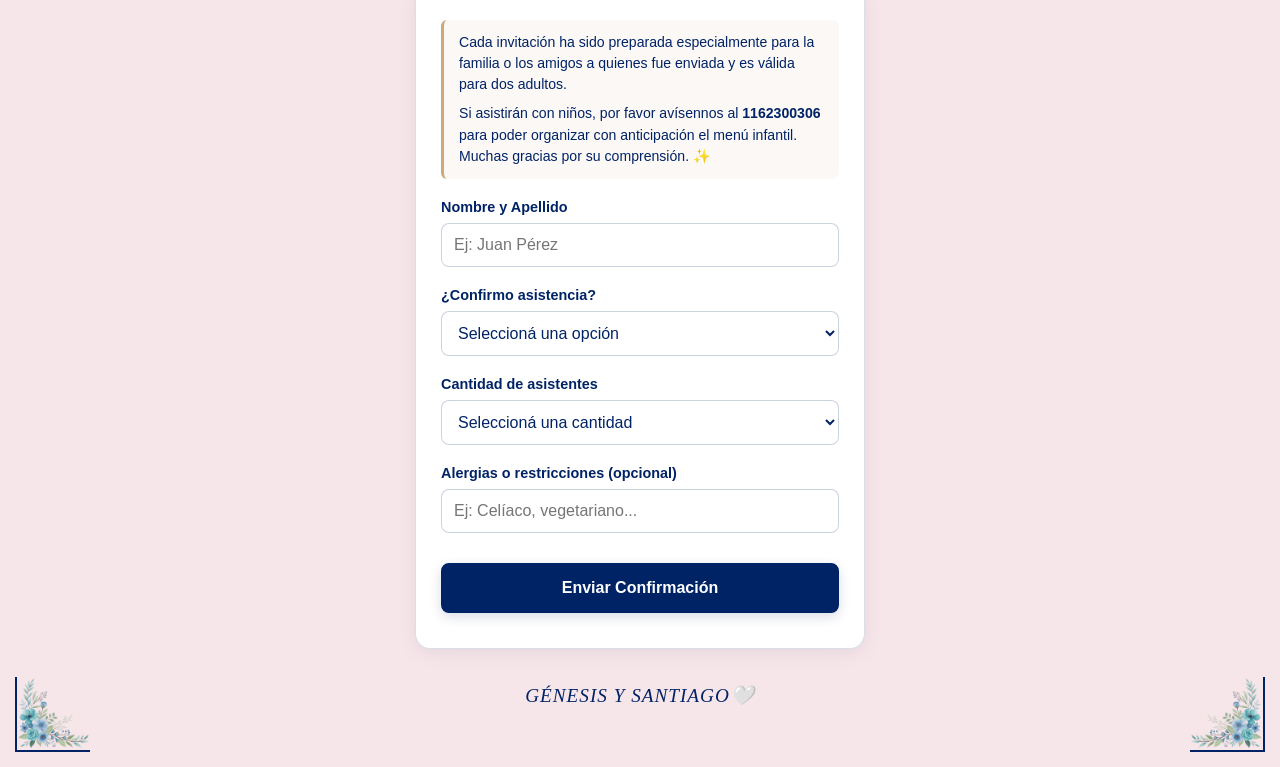
==== commit dca00f4a: "Update index.html" ====
--- a/index.html
+++ b/index.html
@@ -175,7 +175,7 @@
                             <img src="assets/imagenes/Foto2.jpeg" alt="Foto de Nuestra Historia 1">
                         </div>
                         <div class="carrusel-slide">
-                            <img src="assets/imagenes/foto3.jpeg" alt="Foto de Nuestra Historia 2">
+                            <img src="assets/imagenes/Foto3.jpeg" alt="Foto de Nuestra Historia 2">
                         </div>
                         <div class="carrusel-slide">
                             <img src="assets/imagenes/Foto5.jpeg" alt="Foto de Nuestra Historia 3">
